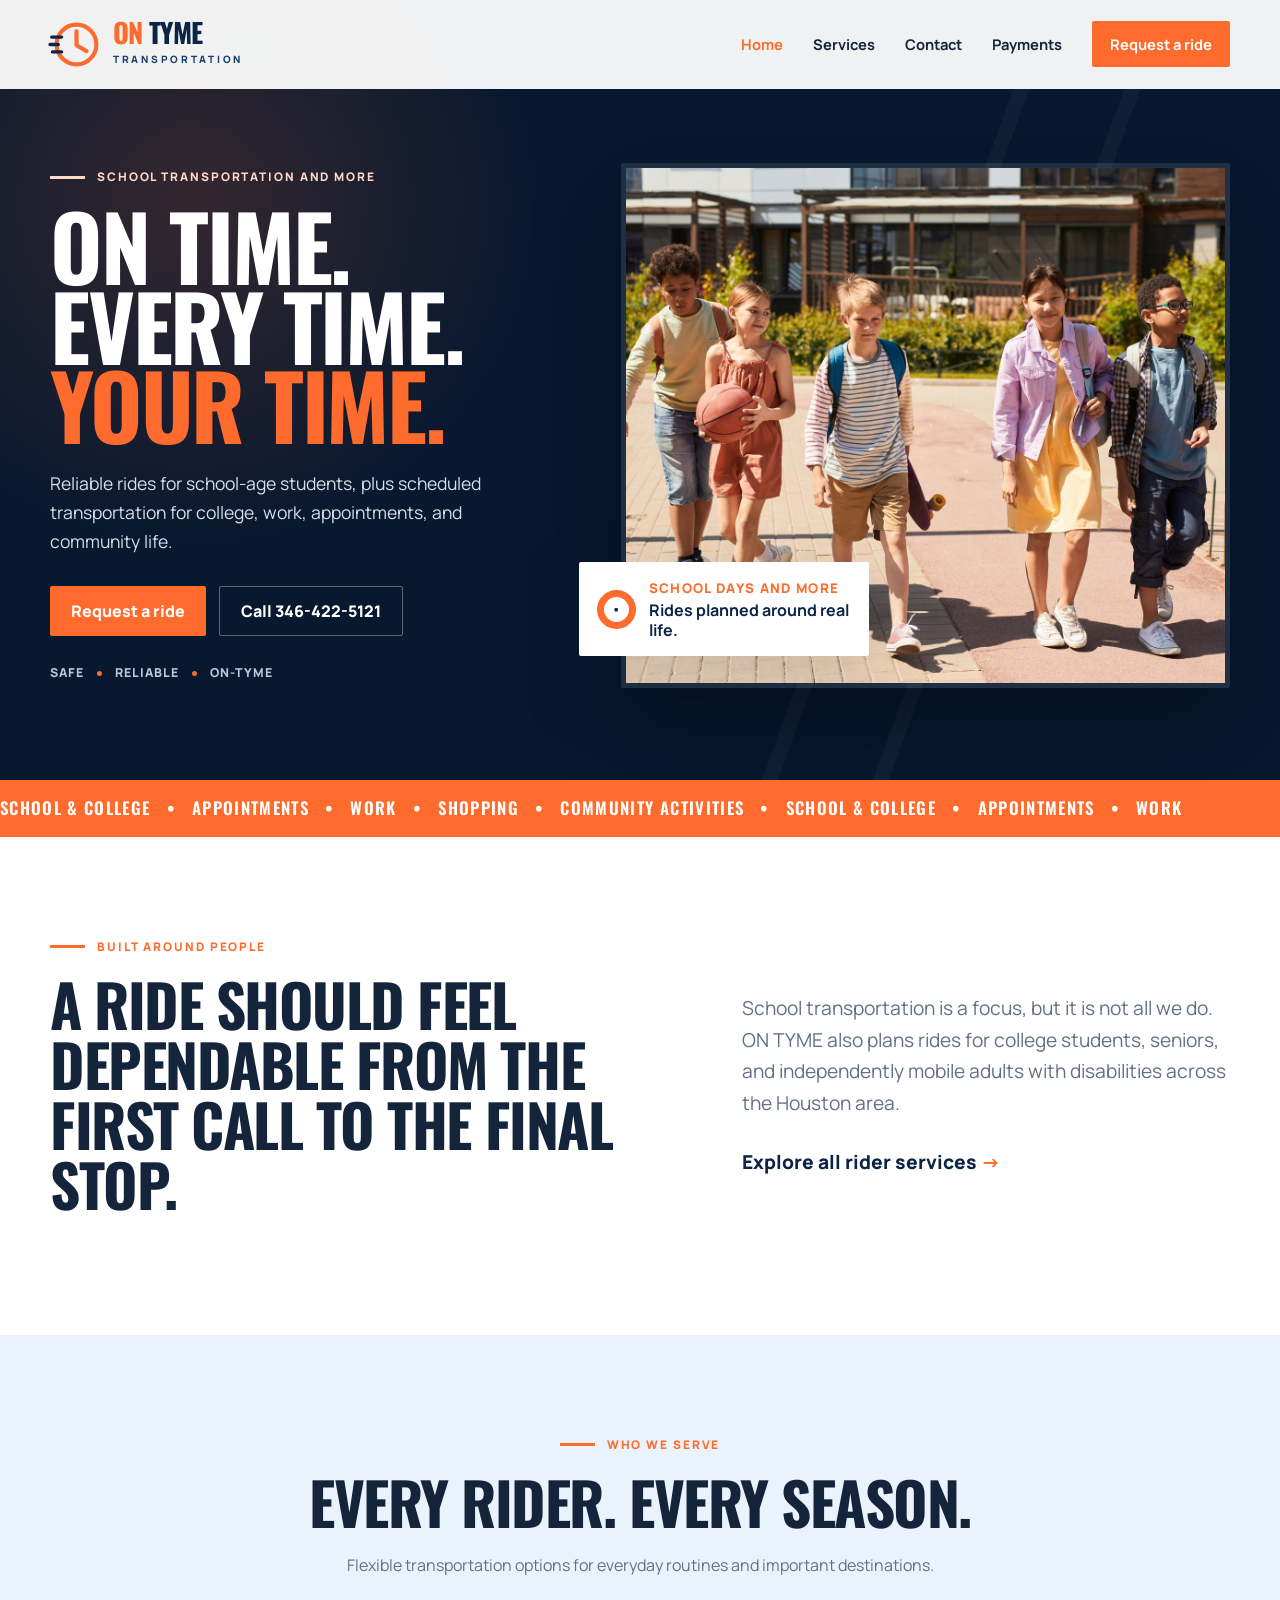
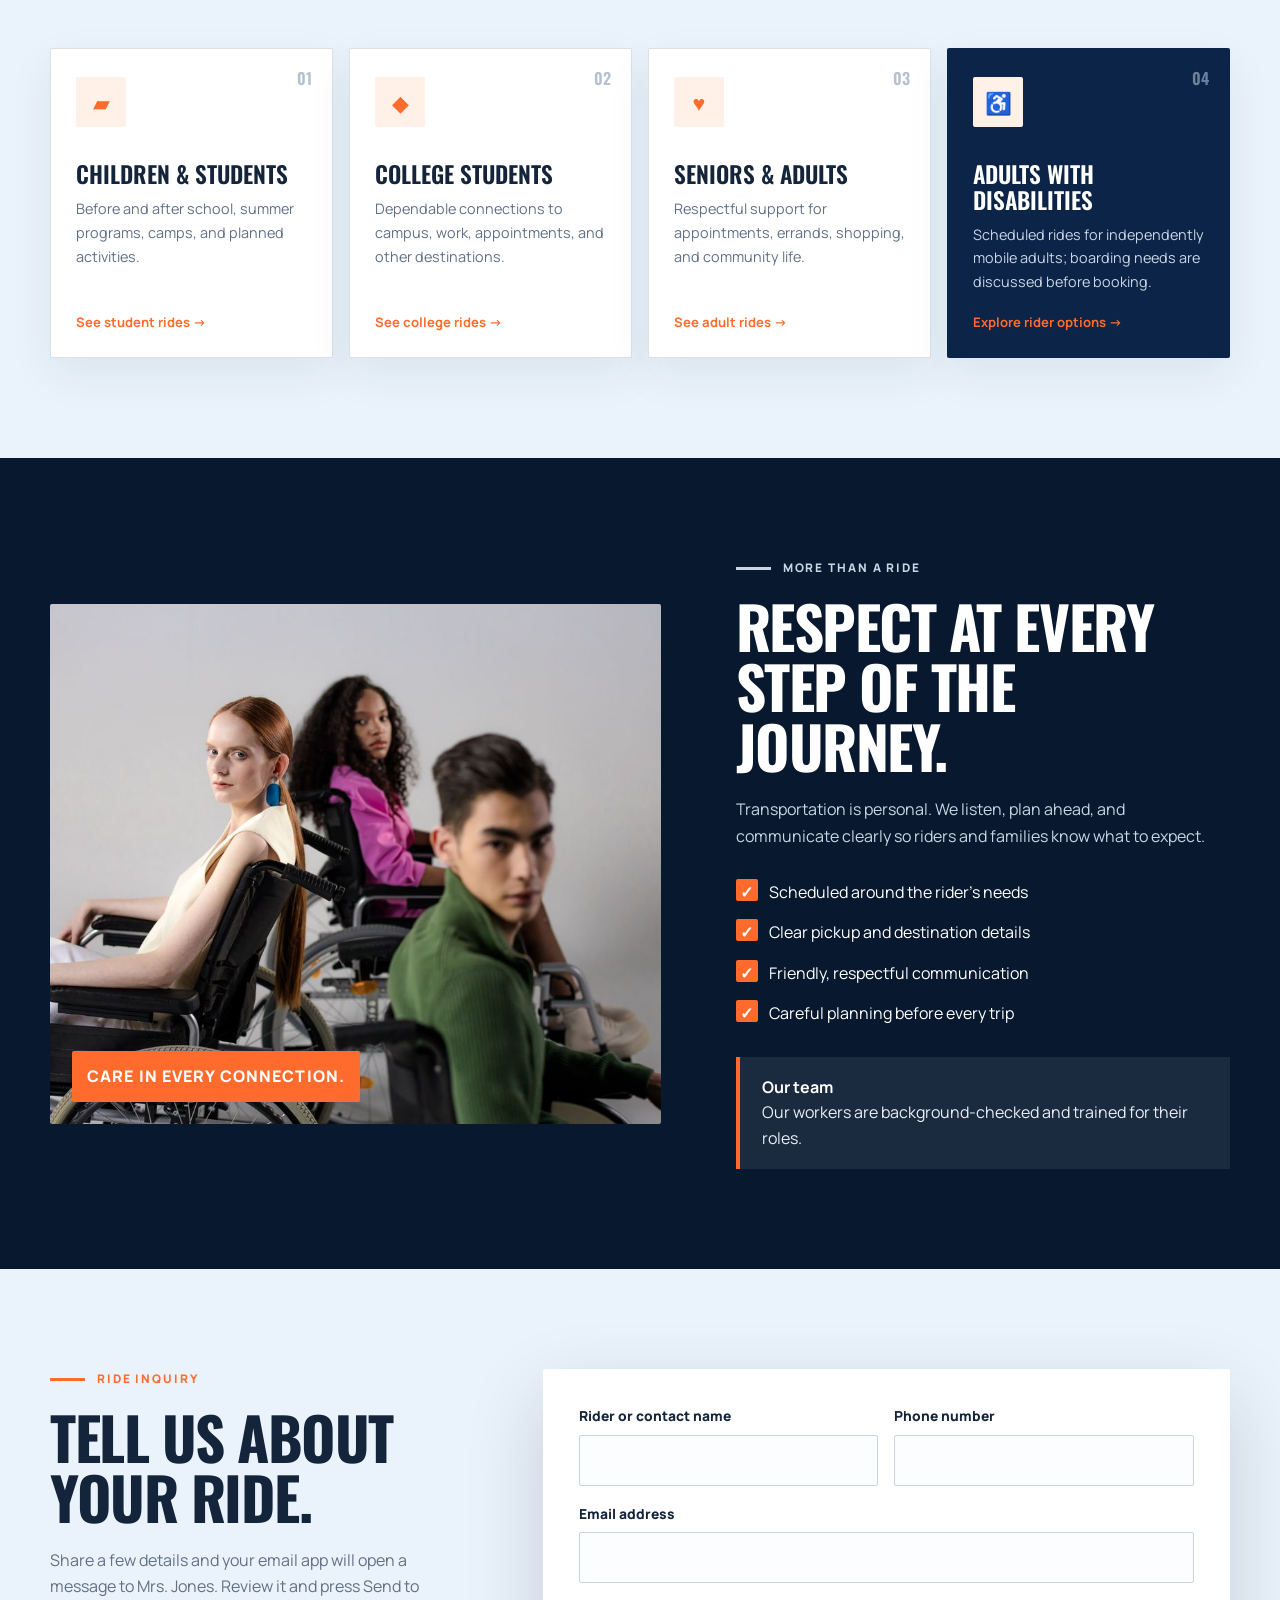
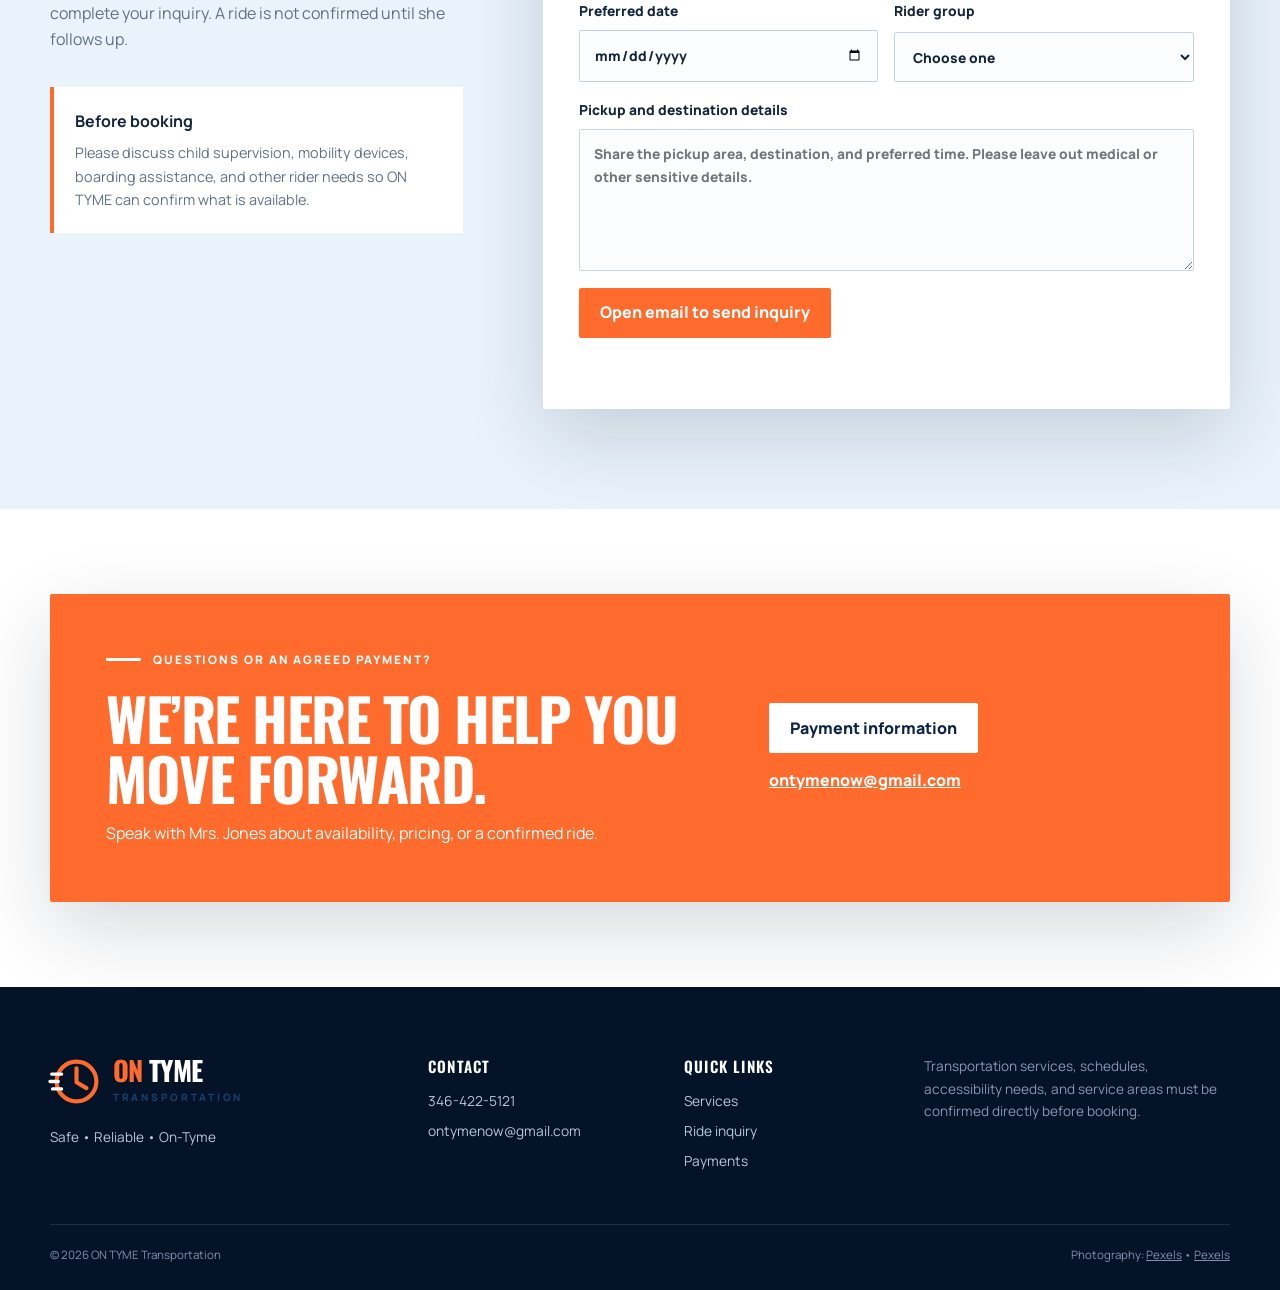
==== index.html @ db836cbd "Add worker screening and training reassurance" ====
<!doctype html>
<html lang="en">
  <head>
    <meta charset="utf-8" />
    <meta name="viewport" content="width=device-width, initial-scale=1" />
    <meta name="description" content="ON TYME Transportation offers scheduled school rides and transportation for college students, seniors, and independently mobile adults with disabilities in the Houston area." />
    <meta name="theme-color" content="#0b2447" />
    <title>ON TYME Transportation | Safe • Reliable • On-Tyme</title>
    <link rel="preconnect" href="https://fonts.googleapis.com" />
    <link rel="preconnect" href="https://fonts.gstatic.com" crossorigin />
    <link href="https://fonts.googleapis.com/css2?family=Manrope:wght@400;500;600;700;800&family=Oswald:wght@500;600;700&display=swap" rel="stylesheet" />
    <link rel="icon" type="image/svg+xml" href="data:image/svg+xml,%3Csvg xmlns='http://www.w3.org/2000/svg' viewBox='0 0 64 64'%3E%3Crect width='64' height='64' rx='15' fill='%230b2447'/%3E%3Ccircle cx='32' cy='32' r='19' fill='none' stroke='%23ff6b2c' stroke-width='5'/%3E%3Cpath d='M32 19v14l10 6' fill='none' stroke='white' stroke-width='5' stroke-linecap='round'/%3E%3C/svg%3E" />
    <link rel="stylesheet" href="assets/styles.css?v=20260921-3" />
    <script src="assets/site.js?v=20260921-2" defer></script>
  </head>
  <body>
    <a class="skip-link" href="#main">Skip to main content</a>
    <header class="site-header" data-header>
      <div class="shell header-inner">
        <a class="brand" href="index.html" aria-label="ON TYME Transportation home">
          <span class="brand-clock" aria-hidden="true"><svg viewBox="0 0 64 64"><circle cx="32" cy="32" r="24"/><path d="M32 16v17l12 7"/><path class="speed-line" d="M2 23h12M0 32h10M3 41h11"/></svg></span>
          <span class="brand-words"><strong><b>ON</b> TYME</strong><small>Transportation</small></span>
        </a>
        <button class="menu-button" type="button" aria-expanded="false" aria-controls="site-nav" data-menu-button><span></span><span></span><span></span><span class="sr-only">Open menu</span></button>
        <nav id="site-nav" class="site-nav" aria-label="Primary" data-menu>
          <a aria-current="page" href="index.html">Home</a>
          <a href="services.html">Services</a>
          <a href="contact.html">Contact</a>
          <a href="payment.html">Payments</a>
          <a class="nav-cta" href="#ride-inquiry">Request a ride</a>
        </nav>
      </div>
    </header>

    <main id="main">
      <section class="hero">
        <div class="road-lines" aria-hidden="true"></div>
        <div class="shell hero-grid">
          <div class="hero-copy reveal">
            <p class="eyebrow">School transportation and more</p>
            <h1>On time.<br />Every time.<br /><em>Your time.</em></h1>
            <p class="hero-lead">Reliable rides for school-age students, plus scheduled transportation for college, work, appointments, and community life.</p>
            <div class="hero-actions">
              <a class="button button-orange" href="#ride-inquiry">Request a ride</a>
              <a class="button button-outline" href="tel:+13464225121">Call 346-422-5121</a>
            </div>
            <div class="trust-row" aria-label="Service qualities"><span>Safe</span><i></i><span>Reliable</span><i></i><span>On-Tyme</span></div>
          </div>
          <div class="hero-visual reveal" style="--delay:.12s">
            <figure class="hero-photo"><img src="assets/images/school-students.jpg?v=20260921" alt="A diverse group of school-age students walking together outdoors" width="1600" height="1067" /></figure>
            <div class="route-card"><span class="route-icon" aria-hidden="true">●</span><div><small>SCHOOL DAYS AND MORE</small><strong>Rides planned around real life.</strong></div></div>
          </div>
        </div>
        <div class="hero-ticker" aria-hidden="true"><div>School &amp; College&nbsp;&nbsp; • &nbsp;&nbsp;Appointments&nbsp;&nbsp; • &nbsp;&nbsp;Work&nbsp;&nbsp; • &nbsp;&nbsp;Shopping&nbsp;&nbsp; • &nbsp;&nbsp;Community Activities&nbsp;&nbsp; • &nbsp;&nbsp;School &amp; College&nbsp;&nbsp; • &nbsp;&nbsp;Appointments&nbsp;&nbsp; • &nbsp;&nbsp;Work</div></div>
      </section>

      <section class="section intro-section">
        <div class="shell intro-grid">
          <div class="section-heading reveal"><p class="eyebrow eyebrow-orange">Built around people</p><h2>A ride should feel dependable from the first call to the final stop.</h2></div>
          <div class="intro-copy reveal" style="--delay:.08s"><p>School transportation is a focus, but it is not all we do. ON TYME also plans rides for college students, seniors, and independently mobile adults with disabilities across the Houston area.</p><a class="text-link" href="services.html">Explore all rider services <span aria-hidden="true">→</span></a></div>
        </div>
      </section>

      <section class="section riders-section">
        <div class="shell">
          <div class="section-heading centered reveal"><p class="eyebrow eyebrow-orange">Who we serve</p><h2>Every rider. Every season.</h2><p>Flexible transportation options for everyday routines and important destinations.</p></div>
          <div class="rider-grid">
            <a class="rider-card reveal" href="services.html#school"><span class="number">01</span><span class="rider-icon" aria-hidden="true">▰</span><h3>Children &amp; students</h3><p>Before and after school, summer programs, camps, and planned activities.</p><strong>See student rides →</strong></a>
            <a class="rider-card reveal" style="--delay:.06s" href="services.html#college"><span class="number">02</span><span class="rider-icon" aria-hidden="true">◆</span><h3>College students</h3><p>Dependable connections to campus, work, appointments, and other destinations.</p><strong>See college rides →</strong></a>
            <a class="rider-card reveal" style="--delay:.12s" href="services.html#senior-disability"><span class="number">03</span><span class="rider-icon" aria-hidden="true">♥</span><h3>Seniors &amp; adults</h3><p>Respectful support for appointments, errands, shopping, and community life.</p><strong>See adult rides →</strong></a>
            <a class="rider-card dark reveal" style="--delay:.18s" href="services.html#senior-disability"><span class="number">04</span><span class="rider-icon" aria-hidden="true">♿</span><h3>Adults with disabilities</h3><p>Scheduled rides for independently mobile adults; boarding needs are discussed before booking.</p><strong>Explore rider options →</strong></a>
          </div>
        </div>
      </section>

      <section class="section feature-section">
        <div class="shell feature-grid">
          <figure class="feature-photo reveal"><img src="assets/images/diverse-wheelchair-group.jpg?v=20260918-2" alt="A racially diverse group of adults who use wheelchairs gathered together" width="1125" height="750" /><figcaption>Care in every connection.</figcaption></figure>
          <div class="feature-copy reveal" style="--delay:.1s"><p class="eyebrow eyebrow-orange">More than a ride</p><h2>Respect at every step of the journey.</h2><p>Transportation is personal. We listen, plan ahead, and communicate clearly so riders and families know what to expect.</p><ul class="check-list"><li>Scheduled around the rider’s needs</li><li>Clear pickup and destination details</li><li>Friendly, respectful communication</li><li>Careful planning before every trip</li></ul><p class="team-assurance"><strong>Our team</strong><br />Our workers are background-checked and trained for their roles.</p></div>
        </div>
      </section>

      <section class="section inquiry-section" id="ride-inquiry">
        <div class="shell inquiry-grid">
          <div class="form-intro reveal">
            <p class="eyebrow eyebrow-orange">Ride inquiry</p>
            <h2>Tell us about your ride.</h2>
            <p>Share a few details and your email app will open a message to Mrs. Jones. Review it and press Send to complete your inquiry. A ride is not confirmed until she follows up.</p>
            <div class="info-callout"><strong>Before booking</strong><p>Please discuss child supervision, mobility devices, boarding assistance, and other rider needs so ON TYME can confirm what is available.</p></div>
          </div>
          <form class="ride-form reveal" style="--delay:.08s" data-ride-form>
            <div class="field-row"><label>Rider or contact name<input name="name" autocomplete="name" required /></label><label>Phone number<input name="phone" type="tel" autocomplete="tel" required /></label></div>
            <label>Email address<input name="email" type="email" autocomplete="email" /></label>
            <div class="field-row"><label>Preferred date<input name="date" type="date" /></label><label>Rider group<select name="group"><option value="">Choose one</option><option>Child / school-age rider</option><option>College student</option><option>Senior</option><option>Individual with a disability</option><option>Other adult rider</option></select></label></div>
            <label>Pickup and destination details<textarea name="details" rows="5" required placeholder="Share the pickup area, destination, and preferred time. Please leave out medical or other sensitive details."></textarea></label>
            <button class="button button-orange" type="submit">Open email to send inquiry</button>
            <p class="form-status" data-form-status aria-live="polite"></p>
          </form>
        </div>
      </section>

      <section class="cta-section">
        <div class="shell cta-card reveal"><div><p class="eyebrow">Questions or an agreed payment?</p><h2>We’re here to help you move forward.</h2><p>Speak with Mrs. Jones about availability, pricing, or a confirmed ride.</p></div><div class="cta-actions"><a class="button button-white" href="payment.html">Payment information</a><a href="mailto:ontymenow@gmail.com">ontymenow@gmail.com</a></div></div>
      </section>
    </main>

    <footer class="site-footer">
      <div class="shell footer-grid">
        <div><a class="brand brand-footer" href="index.html"><span class="brand-clock" aria-hidden="true"><svg viewBox="0 0 64 64"><circle cx="32" cy="32" r="24"/><path d="M32 16v17l12 7"/><path class="speed-line" d="M2 23h12M0 32h10M3 41h11"/></svg></span><span class="brand-words"><strong><b>ON</b> TYME</strong><small>Transportation</small></span></a><p>Safe • Reliable • On-Tyme</p></div>
        <div><h3>Contact</h3><a href="tel:+13464225121">346-422-5121</a><a href="mailto:ontymenow@gmail.com">ontymenow@gmail.com</a></div>
        <div><h3>Quick links</h3><a href="services.html">Services</a><a href="#ride-inquiry">Ride inquiry</a><a href="payment.html">Payments</a></div>
        <p class="footer-note">Transportation services, schedules, accessibility needs, and service areas must be confirmed directly before booking.</p>
      </div>
      <div class="shell footer-bottom"><span>© <span data-year></span> ON TYME Transportation</span><span>Photography: <a href="https://www.pexels.com/photo/young-girls-bnd-boys-walking-together-8457625/">Pexels</a> • <a href="https://www.pexels.com/photo/people-sitting-on-wheelchairs-8543051/">Pexels</a></span></div>
    </footer>
  </body>
</html>
---- assets/styles.css ----
:root{--navy:#0b2447;--navy-2:#07182f;--blue:#17406f;--orange:#ff6b2c;--orange-soft:#fff0e8;--sky:#eaf3fb;--ink:#14243a;--muted:#617086;--white:#fff;--line:rgba(11,36,71,.14);--shadow:0 28px 80px rgba(7,24,47,.16);--shell:min(1180px,calc(100% - 42px))}
*{box-sizing:border-box}html{scroll-behavior:smooth}body{margin:0;background:var(--white);color:var(--ink);font:400 1rem/1.65 "Manrope",sans-serif}img{display:block;max-width:100%}a{color:inherit}button,input,textarea,select{font:inherit}.shell{width:var(--shell);margin-inline:auto}.skip-link{position:fixed;z-index:1000;top:8px;left:8px;padding:10px 14px;background:white;color:var(--navy);transform:translateY(-150%)}.skip-link:focus{transform:none}.sr-only{position:absolute;width:1px;height:1px;padding:0;margin:-1px;overflow:hidden;clip:rect(0,0,0,0);white-space:nowrap;border:0}
.site-header{position:fixed;z-index:100;inset:0 0 auto;background:rgba(255,255,255,.94);backdrop-filter:blur(16px);border-bottom:1px solid transparent;transition:.25s}.site-header.scrolled{box-shadow:0 10px 35px rgba(7,24,47,.1);border-color:var(--line)}.header-inner{height:88px;display:flex;align-items:center;justify-content:space-between;gap:28px}.brand{display:inline-flex;align-items:center;gap:10px;text-decoration:none}.brand-clock{display:grid;place-items:center;width:53px;height:53px}.brand-clock svg{width:100%;height:100%;overflow:visible;fill:none;stroke:var(--orange);stroke-width:5;stroke-linecap:round;stroke-linejoin:round}.brand-clock .speed-line{stroke:var(--navy);stroke-width:4}.brand-words strong{display:block;font:700 1.7rem/.9 "Oswald",sans-serif;letter-spacing:-.025em;color:var(--navy)}.brand-words b{color:var(--orange)}.brand-words small{display:block;margin-top:6px;font-size:.63rem;font-weight:800;letter-spacing:.27em;text-transform:uppercase;color:var(--blue)}.site-nav{display:flex;align-items:center;gap:30px}.site-nav a{text-decoration:none;font-weight:700;font-size:.92rem}.site-nav a:not(.nav-cta):hover,.site-nav a[aria-current="page"]{color:var(--orange)}.site-nav .nav-cta{padding:11px 18px;border-radius:8px;background:var(--orange);color:var(--white)}.site-nav .nav-cta:hover{background:#e85318}.menu-button{display:none;border:0;background:none;padding:9px}.menu-button>span:not(.sr-only){display:block;width:25px;height:2px;margin:5px;background:var(--navy)}
.hero,.page-hero{position:relative;overflow:hidden;padding-top:88px;background:var(--navy-2);color:var(--white)}.road-lines{position:absolute;inset:0;background:radial-gradient(circle at 15% 24%,rgba(255,107,44,.18),transparent 28%),linear-gradient(110deg,transparent 0 66%,rgba(255,255,255,.035) 66% 67%,transparent 67% 73%,rgba(255,255,255,.035) 73% 74%,transparent 74%)}.hero-grid{position:relative;display:grid;grid-template-columns:.9fr 1.1fr;align-items:center;gap:72px;min-height:680px;padding-block:75px 92px}.eyebrow{display:flex;align-items:center;gap:12px;margin:0 0 18px;font-size:.74rem;font-weight:800;letter-spacing:.16em;text-transform:uppercase;color:#ffd8c8}.eyebrow::before{content:"";width:35px;height:3px;background:currentColor}.eyebrow-orange{color:var(--orange)}h1,h2,h3,p{margin-top:0}h1,h2{font-family:"Oswald",sans-serif;text-transform:uppercase;letter-spacing:-.025em}h1{margin-bottom:25px;font-size:clamp(3.6rem,7vw,6.7rem);line-height:.89}h1 em{font-style:normal;color:var(--orange)}h2{margin-bottom:20px;font-size:clamp(2.3rem,4.6vw,4rem);line-height:1.02}.hero-lead{max-width:590px;margin-bottom:30px;font-size:1.1rem;color:#d5dfed}.hero-actions{display:flex;flex-wrap:wrap;gap:13px}.button{display:inline-flex;align-items:center;justify-content:center;min-height:50px;padding:0 21px;border:0;border-radius:8px;text-decoration:none;font-weight:800;cursor:pointer;transition:transform .2s,background .2s}.button:hover{transform:translateY(-2px)}.button-orange{background:var(--orange);color:white}.button-orange:hover{background:#e85318}.button-outline{border:1px solid rgba(255,255,255,.34);color:white}.button-outline:hover{background:rgba(255,255,255,.08)}.button-white{background:white;color:var(--navy)}.button-navy{background:var(--navy);color:white}.button-navy:hover{background:var(--blue)}.trust-row{display:flex;align-items:center;gap:13px;margin-top:27px;font-weight:800;text-transform:uppercase;letter-spacing:.08em;font-size:.77rem;color:#b9c8dc}.trust-row i{width:5px;height:5px;border-radius:50%;background:var(--orange)}.hero-visual{position:relative}.hero-photo{margin:0;border-radius:18px 130px 18px 18px;overflow:hidden;border:5px solid rgba(255,255,255,.1);box-shadow:0 35px 90px rgba(0,0,0,.32)}.hero-photo img{width:100%;height:515px;object-fit:cover}.route-card{position:absolute;left:-42px;bottom:32px;max-width:290px;display:flex;align-items:center;gap:13px;padding:16px 18px;border-radius:12px;background:white;color:var(--navy);box-shadow:var(--shadow)}.route-icon{display:grid;place-items:center;flex:0 0 39px;height:39px;border:7px solid var(--orange);border-radius:50%;color:var(--navy);font-size:.55rem}.route-card small{display:block;color:var(--orange);font-weight:800;letter-spacing:.1em}.route-card strong{display:block;line-height:1.25}.hero-ticker{position:relative;overflow:hidden;background:var(--orange);color:white;font:600 1.05rem/1 "Oswald",sans-serif;text-transform:uppercase;letter-spacing:.08em}.hero-ticker div{width:max-content;padding:20px 0;animation:ticker 28s linear infinite}
.section{padding:100px 0}.intro-section{background:white}.intro-grid{display:grid;grid-template-columns:1.1fr .9fr;gap:95px;align-items:center}.intro-copy{font-size:1.2rem;color:var(--muted)}.text-link{display:inline-block;margin-top:8px;color:var(--navy);font-weight:800;text-decoration:none}.text-link span{color:var(--orange)}.section-heading>p:not(.eyebrow){max-width:640px;color:var(--muted)}.centered{text-align:center;display:grid;justify-items:center;margin-bottom:54px}.riders-section{background:var(--sky)}.rider-grid{display:grid;grid-template-columns:repeat(4,1fr);gap:16px}.rider-card{position:relative;min-height:310px;padding:28px 25px;border:1px solid var(--line);border-radius:18px;background:white;text-decoration:none;box-shadow:0 16px 45px rgba(11,36,71,.07);transition:.25s}.rider-card:hover{transform:translateY(-6px);box-shadow:var(--shadow)}.rider-card .number{position:absolute;right:20px;top:17px;color:#b5c1d0;font:600 1rem "Oswald",sans-serif}.rider-icon{display:grid;place-items:center;width:50px;height:50px;border-radius:12px;background:var(--orange-soft);color:var(--orange);font-size:1.35rem}.rider-card h3{margin:34px 0 10px;font:600 1.45rem/1.1 "Oswald",sans-serif;text-transform:uppercase}.rider-card p{color:var(--muted);font-size:.9rem}.rider-card strong{position:absolute;left:25px;bottom:24px;color:var(--orange);font-size:.82rem}.rider-card.dark{background:var(--navy);color:white}.rider-card.dark p{color:#cbd6e6}.rider-card.dark .number{color:#6e829e}.feature-section{background:var(--navy-2);color:white}.feature-grid{display:grid;grid-template-columns:1.05fr .85fr;gap:75px;align-items:center}.feature-photo{position:relative;margin:0;border-radius:16px 110px 16px 16px;overflow:hidden}.feature-photo img{width:100%;height:520px;object-fit:cover}.feature-photo figcaption{position:absolute;left:22px;bottom:22px;padding:12px 15px;background:var(--orange);font-weight:800;text-transform:uppercase;letter-spacing:.07em}.feature-copy>p{color:#c9d5e4}.check-list{list-style:none;padding:0;margin:30px 0}.check-list li{position:relative;margin:14px 0;padding-left:33px}.check-list li::before{content:"✓";position:absolute;left:0;top:0;display:grid;place-items:center;width:22px;height:22px;border-radius:6px;background:var(--orange);color:white;font-weight:900}.cta-section{padding:85px 0;background:white}.cta-card{display:grid;grid-template-columns:1.2fr .8fr;gap:55px;align-items:center;padding:56px;border-radius:20px;background:var(--orange);color:white;box-shadow:var(--shadow)}.cta-card h2{margin-bottom:12px}.cta-card p:not(.eyebrow){margin-bottom:0}.cta-card .eyebrow{color:white}.cta-actions{display:grid;gap:14px;justify-items:start}.cta-actions>a:not(.button){color:white;font-weight:800}
.page-hero{padding-block:165px 90px}.page-hero-grid{position:relative;display:grid;grid-template-columns:1.2fr .8fr;gap:70px;align-items:end}.page-hero h1{font-size:clamp(3.5rem,7vw,6rem)}.page-hero p:not(.eyebrow){max-width:650px;color:#d1dcea;font-size:1.08rem}.page-stat{justify-self:end;display:flex;align-items:center;gap:16px;padding:25px;border:1px solid rgba(255,255,255,.16);border-radius:16px}.page-stat strong{color:var(--orange);font:700 5rem/.8 "Oswald",sans-serif}.page-stat span{font-weight:700;line-height:1.35}.service-jump{position:sticky;z-index:40;top:88px;display:flex;justify-content:center;gap:8px;padding:12px;margin-top:-25px;border-radius:14px;background:white;box-shadow:0 16px 45px rgba(7,24,47,.13)}.service-jump a{padding:10px 15px;border-radius:8px;text-decoration:none;font-weight:800;font-size:.82rem}.service-jump a:hover{background:var(--orange-soft);color:var(--orange)}.service-band{padding:105px 0;background:white;scroll-margin-top:155px}.service-band.alternate{background:var(--sky)}.split-service{display:grid;grid-template-columns:1fr 1fr;gap:80px;align-items:center}.service-content>p:not(.eyebrow){color:var(--muted);font-size:1.05rem}.service-points{padding:0;list-style:none;margin:28px 0}.service-points li{position:relative;padding:11px 0 11px 31px;border-bottom:1px solid var(--line);font-weight:700}.service-points li::before{content:"";position:absolute;left:2px;top:19px;width:12px;height:12px;border-radius:3px;background:var(--orange);transform:rotate(45deg)}.service-photo{position:relative;margin:0;border-radius:18px 100px 18px 18px;overflow:hidden;box-shadow:var(--shadow)}.alternate .service-photo{border-radius:100px 18px 18px 18px}.service-photo img{width:100%;height:500px;object-fit:cover}.service-photo span{position:absolute;left:20px;right:20px;bottom:20px;padding:14px 16px;border-radius:8px;background:rgba(7,24,47,.9);color:white;font-weight:800}.destination-section{padding:100px 0;background:var(--navy-2);color:white;scroll-margin-top:150px}.destination-grid{display:flex;flex-wrap:wrap;justify-content:center;gap:10px}.destination-grid span{padding:13px 17px;border:1px solid rgba(255,255,255,.2);border-radius:999px;background:rgba(255,255,255,.06);font-weight:700}.destination-note{text-align:center;margin:38px 0 0;color:#c6d2e2}.destination-note a{color:#ffb18f;font-weight:800}.mini-cta{padding:65px 0;background:var(--sky)}.mini-cta>.shell{display:flex;align-items:center;justify-content:space-between;gap:35px}.mini-cta h2{margin-bottom:0}.mini-cta .eyebrow{color:var(--orange)}
.contact-hero .page-hero-grid{align-items:center}.contact-direct{display:grid;gap:12px}.contact-direct a{display:block;padding:17px 20px;border:1px solid rgba(255,255,255,.18);border-radius:12px;background:rgba(255,255,255,.06);text-decoration:none}.contact-direct a:hover{background:rgba(255,255,255,.11)}.contact-direct small{display:block;color:#ffaf8d;text-transform:uppercase;font-weight:800;letter-spacing:.12em}.contact-direct strong{font-size:1.08rem}.inquiry-section{background:var(--sky);scroll-margin-top:80px}.inquiry-grid{display:grid;grid-template-columns:.75fr 1.25fr;gap:80px;align-items:start}.form-intro{position:sticky;top:125px}.form-intro>p:not(.eyebrow){color:var(--muted)}.info-callout{margin-top:35px;padding:21px;border-left:4px solid var(--orange);background:white}.info-callout p{margin:6px 0 0;color:var(--muted);font-size:.9rem}.ride-form{display:grid;gap:17px;padding:36px;border-radius:18px;background:white;box-shadow:var(--shadow)}.field-row{display:grid;grid-template-columns:1fr 1fr;gap:16px}.ride-form label{display:grid;gap:7px;font-weight:800;font-size:.86rem}.ride-form input,.ride-form textarea,.ride-form select{width:100%;padding:13px 14px;border:1px solid #c9d4e2;border-radius:8px;background:#fbfdff;color:var(--ink)}.ride-form input:focus,.ride-form textarea:focus,.ride-form select:focus{outline:3px solid rgba(255,107,44,.2);border-color:var(--orange)}.ride-form textarea{resize:vertical}.ride-form .button{justify-self:start}.form-status{min-height:1.4em;margin:0;color:var(--muted);font-size:.83rem}.payment-section{padding:100px 0;background:white;scroll-margin-top:80px}.payment-grid{display:grid;grid-template-columns:1fr 1fr;gap:70px;align-items:center}.payment-card{padding:45px;border-radius:18px;background:var(--orange-soft)}.lock{display:grid;place-items:center;width:52px;height:52px;margin-bottom:28px;border-radius:12px;background:var(--orange);color:white}.payment-card>p:not(.eyebrow){color:var(--muted)}.payment-photo{position:relative;margin:0;border-radius:100px 18px 18px 18px;overflow:hidden}.payment-photo img{height:480px;width:100%;object-fit:cover}.payment-photo figcaption{position:absolute;right:18px;bottom:18px;padding:12px 15px;border-radius:8px;background:var(--navy);color:white;font-weight:800}.contact-strip{padding:28px 0;background:var(--orange);color:white}.contact-strip>.shell{display:flex;align-items:center;gap:35px}.contact-strip div{margin-right:auto}.contact-strip small{display:block;text-transform:uppercase;font-weight:800;letter-spacing:.1em}.contact-strip strong{font:600 1.6rem "Oswald",sans-serif;text-transform:uppercase}.contact-strip a{font-weight:800}
.site-footer{padding:68px 0 26px;background:#051328;color:#b9c7da}.footer-grid{display:grid;grid-template-columns:1.1fr .7fr .65fr 1fr;gap:42px;align-items:start}.brand-footer{margin-bottom:18px}.brand-footer .brand-words strong{color:white}.brand-footer .brand-clock .speed-line{stroke:white}.footer-grid h3{margin:0 0 13px;color:white;font:600 .95rem "Oswald",sans-serif;text-transform:uppercase;letter-spacing:.08em}.footer-grid>div>a:not(.brand){display:block;margin:7px 0;text-decoration:none;font-size:.86rem}.footer-grid p{font-size:.85rem}.footer-note{color:#8698b2}.footer-bottom{display:flex;justify-content:space-between;gap:20px;margin-top:45px;padding-top:20px;border-top:1px solid rgba(255,255,255,.11);font-size:.72rem;color:#7f91ab}.footer-bottom a{color:inherit}.reveal{opacity:0;transform:translateY(25px);transition:opacity .7s ease var(--delay,0s),transform .7s ease var(--delay,0s)}.reveal.is-visible{opacity:1;transform:none}
@keyframes ticker{to{transform:translateX(-50%)}}@media (max-width:1000px){.hero-grid,.intro-grid,.feature-grid,.cta-card,.split-service,.inquiry-grid,.payment-grid{grid-template-columns:1fr}.hero-copy{padding-top:25px}.hero-visual{max-width:760px}.rider-grid{grid-template-columns:1fr 1fr}.page-hero-grid{grid-template-columns:1fr}.page-stat{justify-self:start}.form-intro{position:static}.footer-grid{grid-template-columns:1fr 1fr}.footer-note{grid-column:1/-1}}
@media (max-width:760px){:root{--shell:min(100% - 28px,1180px)}.header-inner{height:74px}.brand-clock{width:45px;height:45px}.brand-words strong{font-size:1.45rem}.menu-button{display:block}.site-nav{position:absolute;left:0;right:0;top:74px;display:none;flex-direction:column;align-items:stretch;gap:0;padding:14px;background:white;border-bottom:1px solid var(--line);box-shadow:0 20px 35px rgba(7,24,47,.13)}.site-nav.open{display:flex}.site-nav a{padding:14px 12px}.site-nav .nav-cta{text-align:center;margin-top:5px}.hero{padding-top:74px}.hero-grid{min-height:auto;padding-block:58px}.hero-photo{border-radius:15px 80px 15px 15px}.hero-photo img{height:390px}.route-card{left:10px;right:10px;bottom:14px;max-width:none}.section{padding:72px 0}.rider-grid{grid-template-columns:1fr}.feature-photo img{height:410px}.cta-card{padding:34px 24px}.page-hero{padding-block:130px 70px}.page-stat{display:none}.service-jump{top:74px;justify-content:flex-start;overflow-x:auto}.service-jump a{white-space:nowrap}.service-band{padding:75px 0}.split-service{gap:42px}.alternate .service-photo{order:2}.service-photo img{height:390px}.mini-cta>.shell,.contact-strip>.shell{align-items:flex-start;flex-direction:column}.field-row{grid-template-columns:1fr}.ride-form{padding:25px 20px}.payment-card{padding:32px 24px}.payment-photo img{height:380px}.footer-grid{grid-template-columns:1fr}.footer-note{grid-column:auto}.footer-bottom{flex-direction:column}.contact-strip div{margin-right:0}}

/* Sharp-edge visual refresh */
.site-nav .nav-cta,.button,.hero-photo,.route-card,.rider-card,.rider-icon,.feature-photo,.feature-photo figcaption,.check-list li::before,.cta-card,.page-stat,.service-jump,.service-jump a,.service-photo,.service-photo span,.destination-grid span,.contact-direct a,.ride-form,.ride-form input,.ride-form textarea,.ride-form select,.payment-card,.lock,.payment-photo,.payment-photo figcaption{border-radius:2px}
.alternate .service-photo{border-radius:2px}
@media (max-width:760px){.hero-photo,.service-photo,.alternate .service-photo,.payment-photo{border-radius:2px}}

/* Dedicated payment pages */
.payment-page-hero .page-hero-grid{align-items:center}
.payment-hero-note{display:grid;grid-template-columns:42px 1fr;gap:15px 18px;align-items:center;justify-self:end;min-width:300px;padding:29px;border:1px solid rgba(255,255,255,.22);background:rgba(255,255,255,.06)}
.payment-hero-note span{display:grid;place-items:center;width:42px;height:42px;background:var(--orange);font:700 1rem "Oswald",sans-serif}
.payment-hero-note strong{font-size:1rem}
.pay-methods{background:var(--sky)}
.pay-grid{display:grid;grid-template-columns:repeat(2,minmax(0,1fr));gap:22px}
.pay-method{display:flex;flex-direction:column;align-items:flex-start;min-height:420px;padding:40px;background:white;border:1px solid var(--line);box-shadow:0 16px 42px rgba(7,24,47,.07)}
.pay-method-number{margin-bottom:25px;color:var(--orange);font-size:.76rem;font-weight:800;letter-spacing:.13em}
.pay-method h3{margin-bottom:14px;font:600 2rem/1.1 "Oswald",sans-serif;text-transform:uppercase;color:var(--navy)}
.pay-method>p{max-width:38ch;color:var(--muted)}
.pay-detail{width:100%;margin:auto 0 22px;padding:17px 0;border-top:1px solid var(--line);border-bottom:1px solid var(--line)}
.pay-detail small{display:block;color:var(--muted);font-weight:800;text-transform:uppercase;letter-spacing:.1em}
.pay-detail strong{display:block;margin-top:4px;color:var(--navy);font-size:clamp(1.15rem,2vw,1.5rem);overflow-wrap:anywhere}
.copy-status{min-height:1.2em;margin:10px 0 0!important;font-size:.82rem}
.pay-safety{margin-top:25px;padding:25px 30px;border-left:5px solid var(--orange);background:white}
.pay-safety strong{display:block;margin-bottom:6px;font:600 1.3rem "Oswald",sans-serif;text-transform:uppercase;color:var(--navy)}
.pay-safety p{margin:0;color:var(--muted)}
.pay-safety a{color:var(--navy);font-weight:800}
@media (max-width:1000px){.payment-hero-note{justify-self:start}.pay-grid{grid-template-columns:1fr}}
@media (max-width:760px){.payment-hero-note{width:100%;min-width:0}.pay-method{min-height:0;padding:28px 22px}.pay-detail{margin-top:12px}.pay-safety{padding:22px}}
@media (prefers-reduced-motion:reduce){html{scroll-behavior:auto}.hero-ticker div{animation:none}.reveal{opacity:1;transform:none;transition:none}.button,.rider-card{transition:none}}

/* Team reassurance, based on the owner's stated screening and training practices. */
.feature-copy .team-assurance{margin:26px 0 0;padding:18px 22px;border-left:4px solid var(--orange);background:rgba(255,255,255,.08);color:#e8eef7;line-height:1.6}
.team-assurance strong{color:#fff}
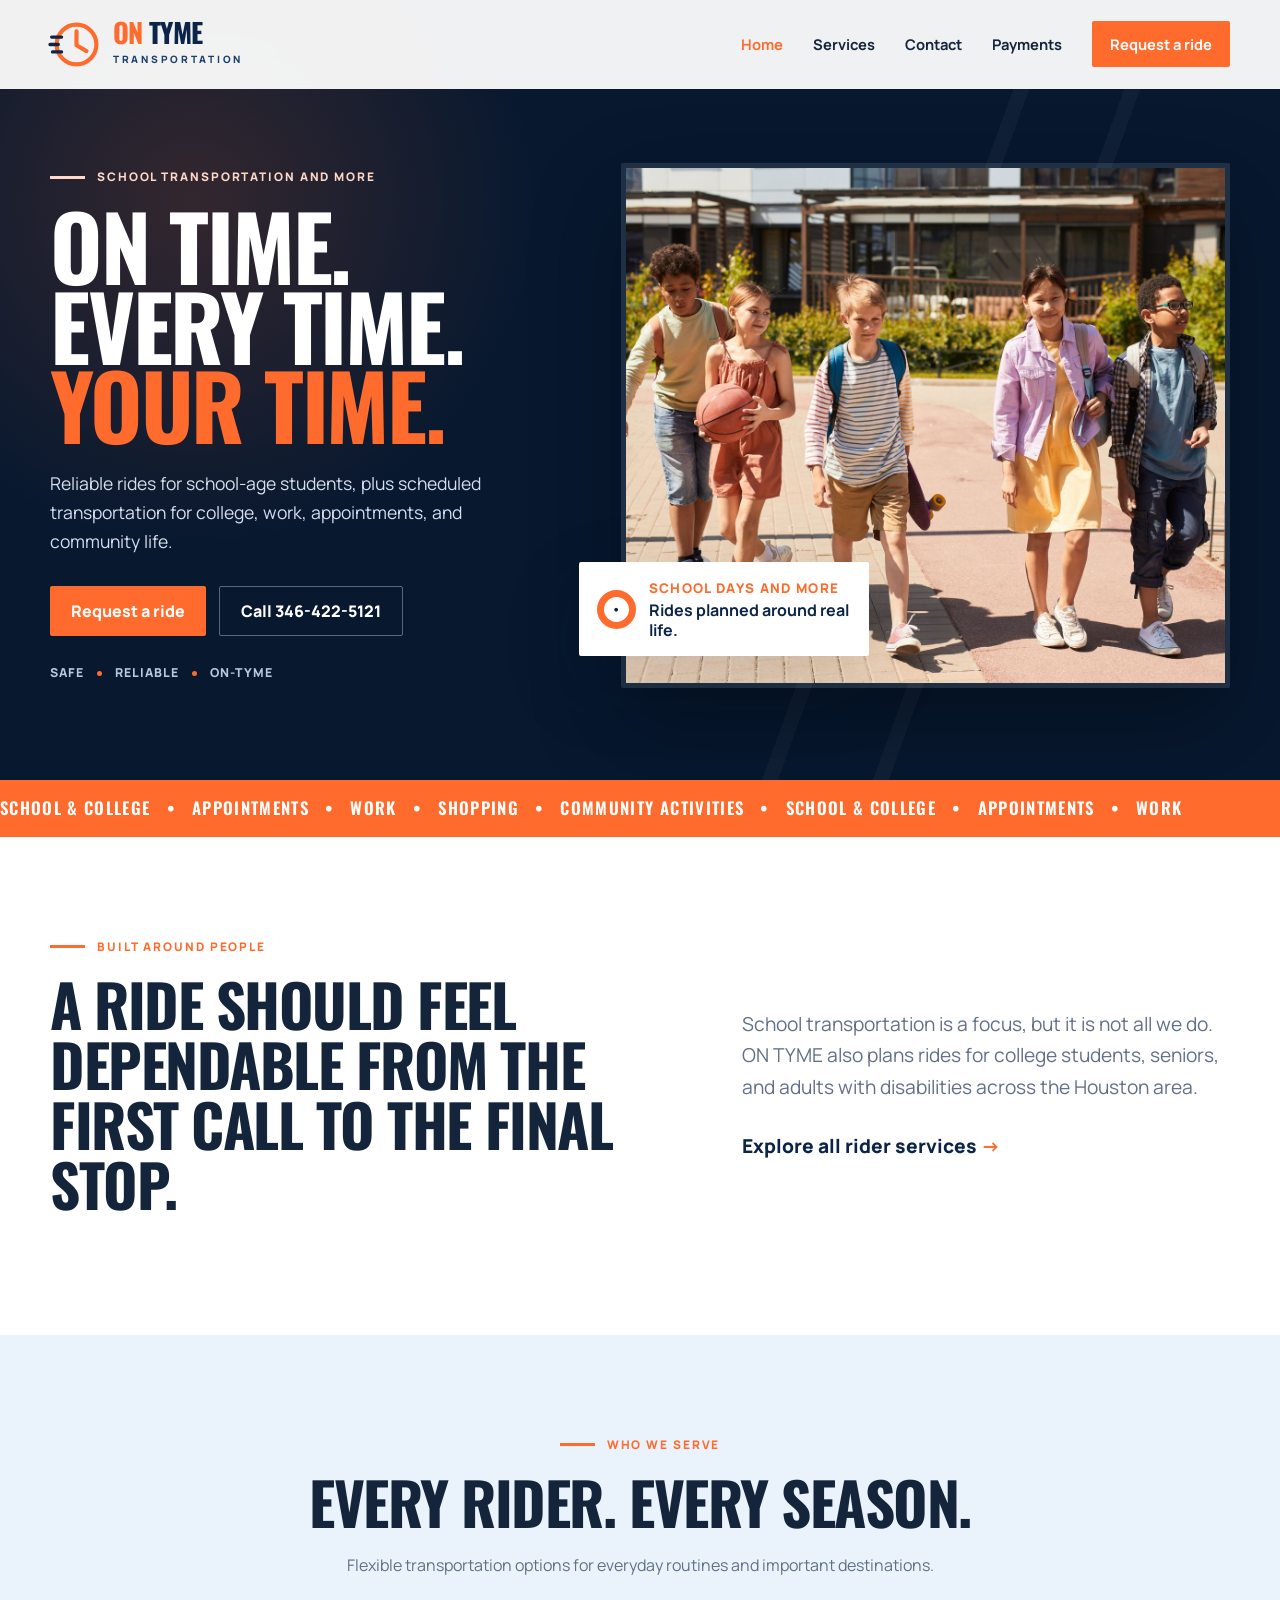
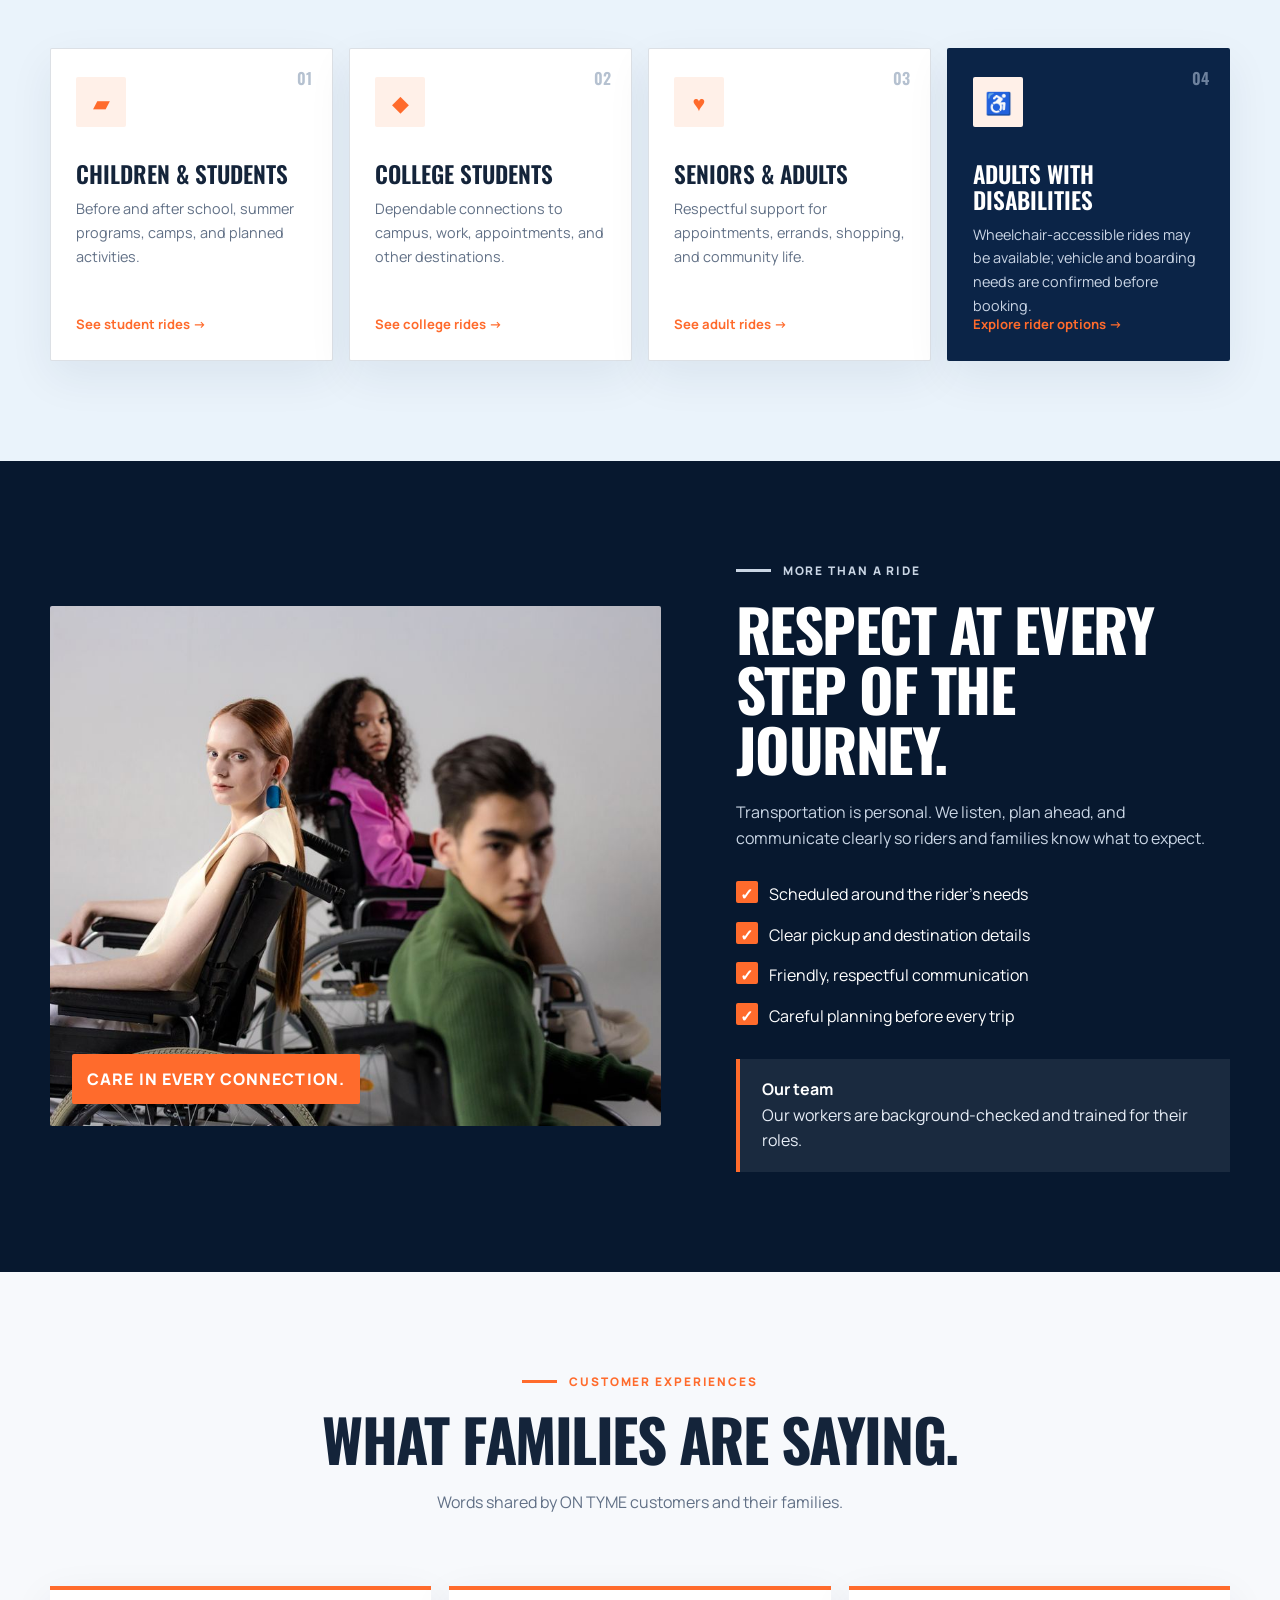
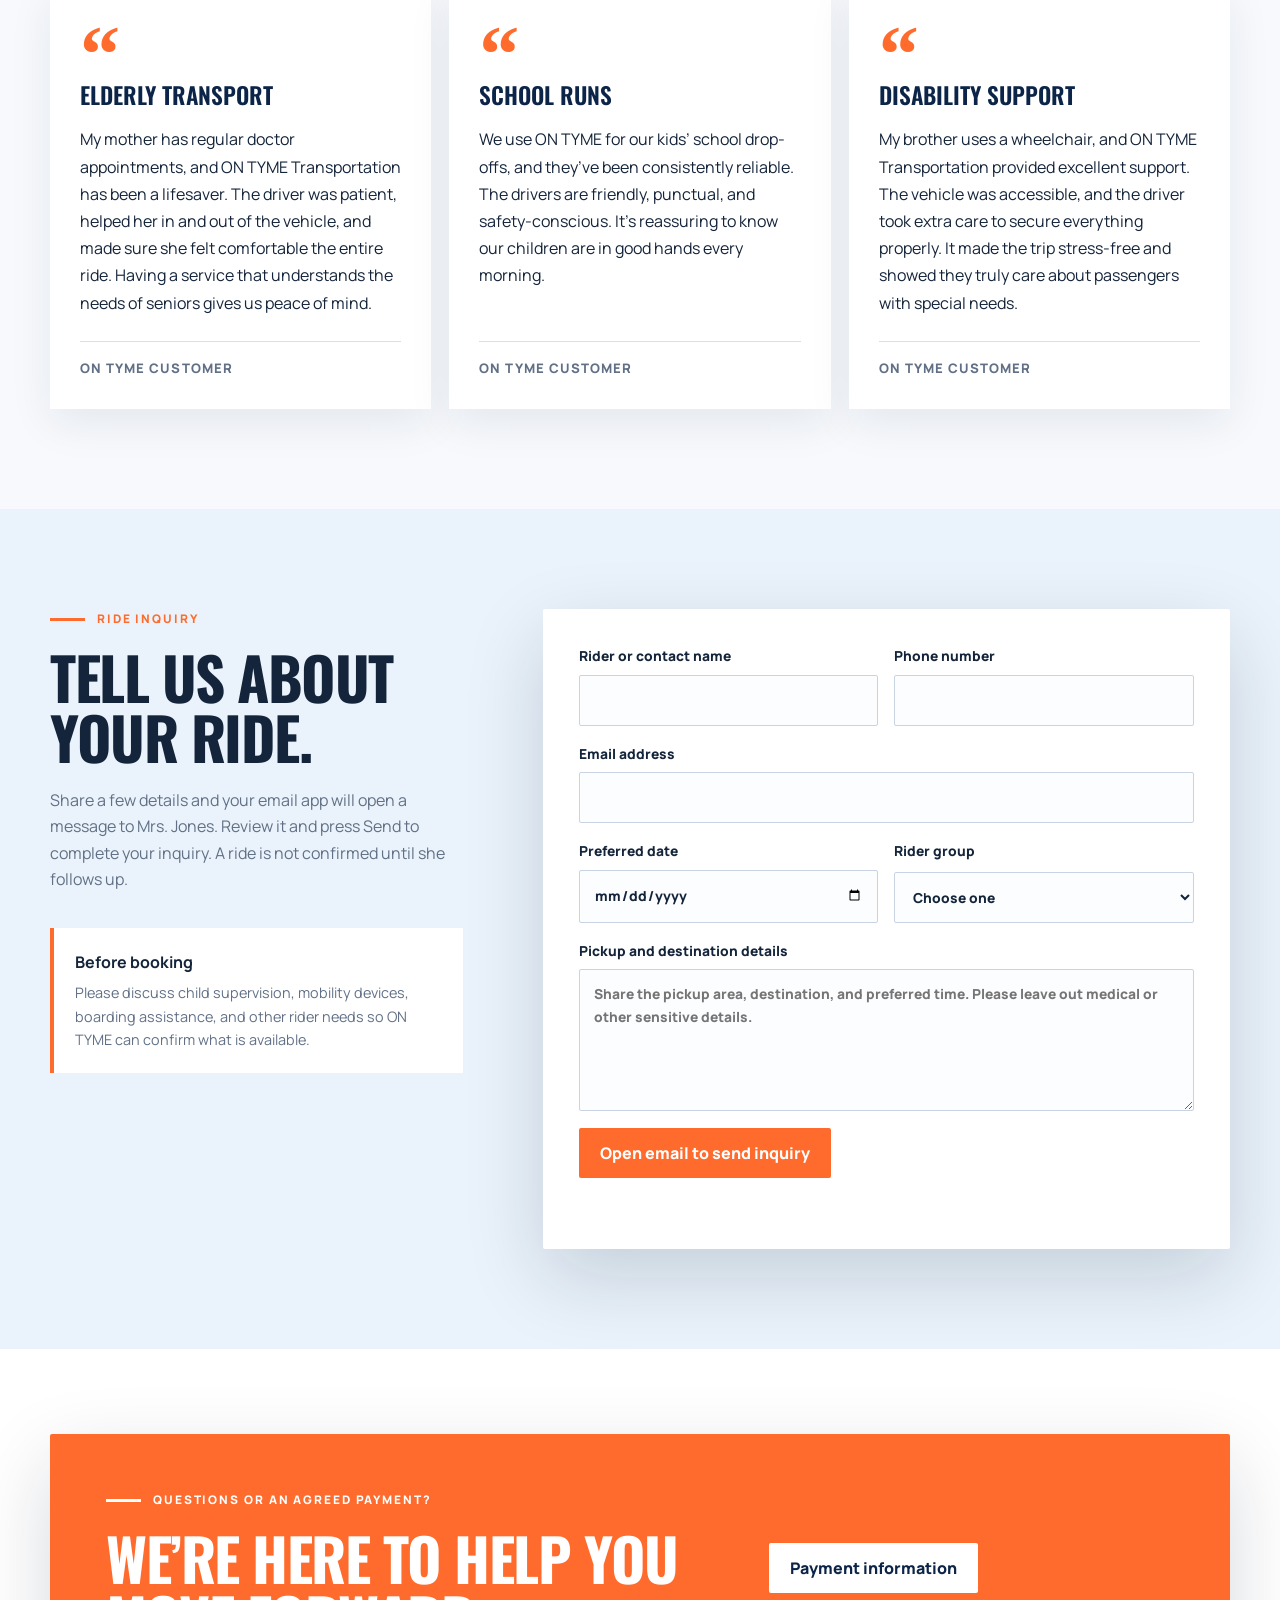
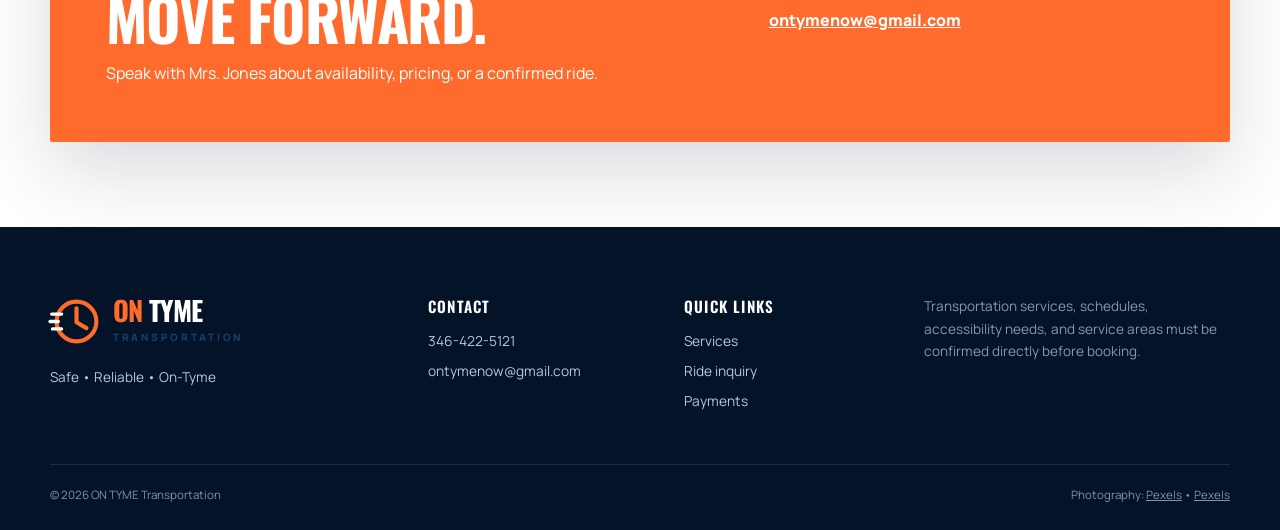
==== commit 1019115a: "Add approved customer reviews and align service details" ====
--- a/index.html
+++ b/index.html
@@ -3,14 +3,14 @@
   <head>
     <meta charset="utf-8" />
     <meta name="viewport" content="width=device-width, initial-scale=1" />
-    <meta name="description" content="ON TYME Transportation offers scheduled school rides and transportation for college students, seniors, and independently mobile adults with disabilities in the Houston area." />
+    <meta name="description" content="ON TYME Transportation offers scheduled school rides and transportation for college students, seniors, and adults with disabilities in the Houston area." />
     <meta name="theme-color" content="#0b2447" />
     <title>ON TYME Transportation | Safe • Reliable • On-Tyme</title>
     <link rel="preconnect" href="https://fonts.googleapis.com" />
     <link rel="preconnect" href="https://fonts.gstatic.com" crossorigin />
     <link href="https://fonts.googleapis.com/css2?family=Manrope:wght@400;500;600;700;800&family=Oswald:wght@500;600;700&display=swap" rel="stylesheet" />
     <link rel="icon" type="image/svg+xml" href="data:image/svg+xml,%3Csvg xmlns='http://www.w3.org/2000/svg' viewBox='0 0 64 64'%3E%3Crect width='64' height='64' rx='15' fill='%230b2447'/%3E%3Ccircle cx='32' cy='32' r='19' fill='none' stroke='%23ff6b2c' stroke-width='5'/%3E%3Cpath d='M32 19v14l10 6' fill='none' stroke='white' stroke-width='5' stroke-linecap='round'/%3E%3C/svg%3E" />
-    <link rel="stylesheet" href="assets/styles.css?v=20260921-3" />
+    <link rel="stylesheet" href="assets/styles.css?v=20260921-5" />
     <script src="assets/site.js?v=20260921-2" defer></script>
   </head>
   <body>
@@ -57,7 +57,7 @@
       <section class="section intro-section">
         <div class="shell intro-grid">
           <div class="section-heading reveal"><p class="eyebrow eyebrow-orange">Built around people</p><h2>A ride should feel dependable from the first call to the final stop.</h2></div>
-          <div class="intro-copy reveal" style="--delay:.08s"><p>School transportation is a focus, but it is not all we do. ON TYME also plans rides for college students, seniors, and independently mobile adults with disabilities across the Houston area.</p><a class="text-link" href="services.html">Explore all rider services <span aria-hidden="true">→</span></a></div>
+          <div class="intro-copy reveal" style="--delay:.08s"><p>School transportation is a focus, but it is not all we do. ON TYME also plans rides for college students, seniors, and adults with disabilities across the Houston area.</p><a class="text-link" href="services.html">Explore all rider services <span aria-hidden="true">→</span></a></div>
         </div>
       </section>
 
@@ -68,7 +68,7 @@
             <a class="rider-card reveal" href="services.html#school"><span class="number">01</span><span class="rider-icon" aria-hidden="true">▰</span><h3>Children &amp; students</h3><p>Before and after school, summer programs, camps, and planned activities.</p><strong>See student rides →</strong></a>
             <a class="rider-card reveal" style="--delay:.06s" href="services.html#college"><span class="number">02</span><span class="rider-icon" aria-hidden="true">◆</span><h3>College students</h3><p>Dependable connections to campus, work, appointments, and other destinations.</p><strong>See college rides →</strong></a>
             <a class="rider-card reveal" style="--delay:.12s" href="services.html#senior-disability"><span class="number">03</span><span class="rider-icon" aria-hidden="true">♥</span><h3>Seniors &amp; adults</h3><p>Respectful support for appointments, errands, shopping, and community life.</p><strong>See adult rides →</strong></a>
-            <a class="rider-card dark reveal" style="--delay:.18s" href="services.html#senior-disability"><span class="number">04</span><span class="rider-icon" aria-hidden="true">♿</span><h3>Adults with disabilities</h3><p>Scheduled rides for independently mobile adults; boarding needs are discussed before booking.</p><strong>Explore rider options →</strong></a>
+            <a class="rider-card dark reveal" style="--delay:.18s" href="services.html#senior-disability"><span class="number">04</span><span class="rider-icon" aria-hidden="true">♿</span><h3>Adults with disabilities</h3><p>Wheelchair-accessible rides may be available; vehicle and boarding needs are confirmed before booking.</p><strong>Explore rider options →</strong></a>
           </div>
         </div>
       </section>
@@ -77,6 +77,32 @@
         <div class="shell feature-grid">
           <figure class="feature-photo reveal"><img src="assets/images/diverse-wheelchair-group.jpg?v=20260918-2" alt="A racially diverse group of adults who use wheelchairs gathered together" width="1125" height="750" /><figcaption>Care in every connection.</figcaption></figure>
           <div class="feature-copy reveal" style="--delay:.1s"><p class="eyebrow eyebrow-orange">More than a ride</p><h2>Respect at every step of the journey.</h2><p>Transportation is personal. We listen, plan ahead, and communicate clearly so riders and families know what to expect.</p><ul class="check-list"><li>Scheduled around the rider’s needs</li><li>Clear pickup and destination details</li><li>Friendly, respectful communication</li><li>Careful planning before every trip</li></ul><p class="team-assurance"><strong>Our team</strong><br />Our workers are background-checked and trained for their roles.</p></div>
+        </div>
+      </section>
+
+      <section class="section reviews-section" aria-labelledby="reviews-title">
+        <div class="shell">
+          <div class="section-heading centered reveal"><p class="eyebrow eyebrow-orange">Customer experiences</p><h2 id="reviews-title">What families are saying.</h2><p>Words shared by ON TYME customers and their families.</p></div>
+          <div class="review-grid">
+            <figure class="review-card reveal">
+              <span class="review-mark" aria-hidden="true">“</span>
+              <h3>Elderly transport</h3>
+              <blockquote><p>My mother has regular doctor appointments, and ON TYME Transportation has been a lifesaver. The driver was patient, helped her in and out of the vehicle, and made sure she felt comfortable the entire ride. Having a service that understands the needs of seniors gives us peace of mind.</p></blockquote>
+              <figcaption>ON TYME customer</figcaption>
+            </figure>
+            <figure class="review-card reveal" style="--delay:.06s">
+              <span class="review-mark" aria-hidden="true">“</span>
+              <h3>School runs</h3>
+              <blockquote><p>We use ON TYME for our kids’ school drop-offs, and they’ve been consistently reliable. The drivers are friendly, punctual, and safety-conscious. It’s reassuring to know our children are in good hands every morning.</p></blockquote>
+              <figcaption>ON TYME customer</figcaption>
+            </figure>
+            <figure class="review-card reveal" style="--delay:.12s">
+              <span class="review-mark" aria-hidden="true">“</span>
+              <h3>Disability support</h3>
+              <blockquote><p>My brother uses a wheelchair, and ON TYME Transportation provided excellent support. The vehicle was accessible, and the driver took extra care to secure everything properly. It made the trip stress-free and showed they truly care about passengers with special needs.</p></blockquote>
+              <figcaption>ON TYME customer</figcaption>
+            </figure>
+          </div>
         </div>
       </section>
 
--- a/assets/styles.css
+++ b/assets/styles.css
@@ -40,3 +40,15 @@
 /* Team reassurance, based on the owner's stated screening and training practices. */
 .feature-copy .team-assurance{margin:26px 0 0;padding:18px 22px;border-left:4px solid var(--orange);background:rgba(255,255,255,.08);color:#e8eef7;line-height:1.6}
 .team-assurance strong{color:#fff}
+
+/* Customer feedback */
+.reviews-section{background:#f7f9fc}
+.review-grid{display:grid;grid-template-columns:repeat(3,minmax(0,1fr));gap:18px}
+.review-card{display:flex;flex-direction:column;min-width:0;margin:0;padding:30px;border-top:4px solid var(--orange);background:#fff;box-shadow:0 14px 40px rgba(11,36,71,.08)}
+.review-mark{height:48px;color:var(--orange);font:700 5rem/.85 Georgia,serif}
+.review-card h3{margin:14px 0 18px;color:var(--navy);font:600 1.45rem/1.15 "Oswald",sans-serif;text-transform:uppercase}
+.review-card blockquote{margin:0 0 24px;color:var(--ink);line-height:1.7}
+.review-card blockquote p{margin:0}
+.review-card figcaption{margin-top:auto;padding-top:16px;border-top:1px solid var(--line);color:var(--muted);font-size:.82rem;font-weight:800;text-transform:uppercase;letter-spacing:.08em}
+@media (max-width:1000px){.review-grid{grid-template-columns:1fr 1fr}}
+@media (max-width:760px){.review-grid{grid-template-columns:1fr}.review-card{padding:25px}}
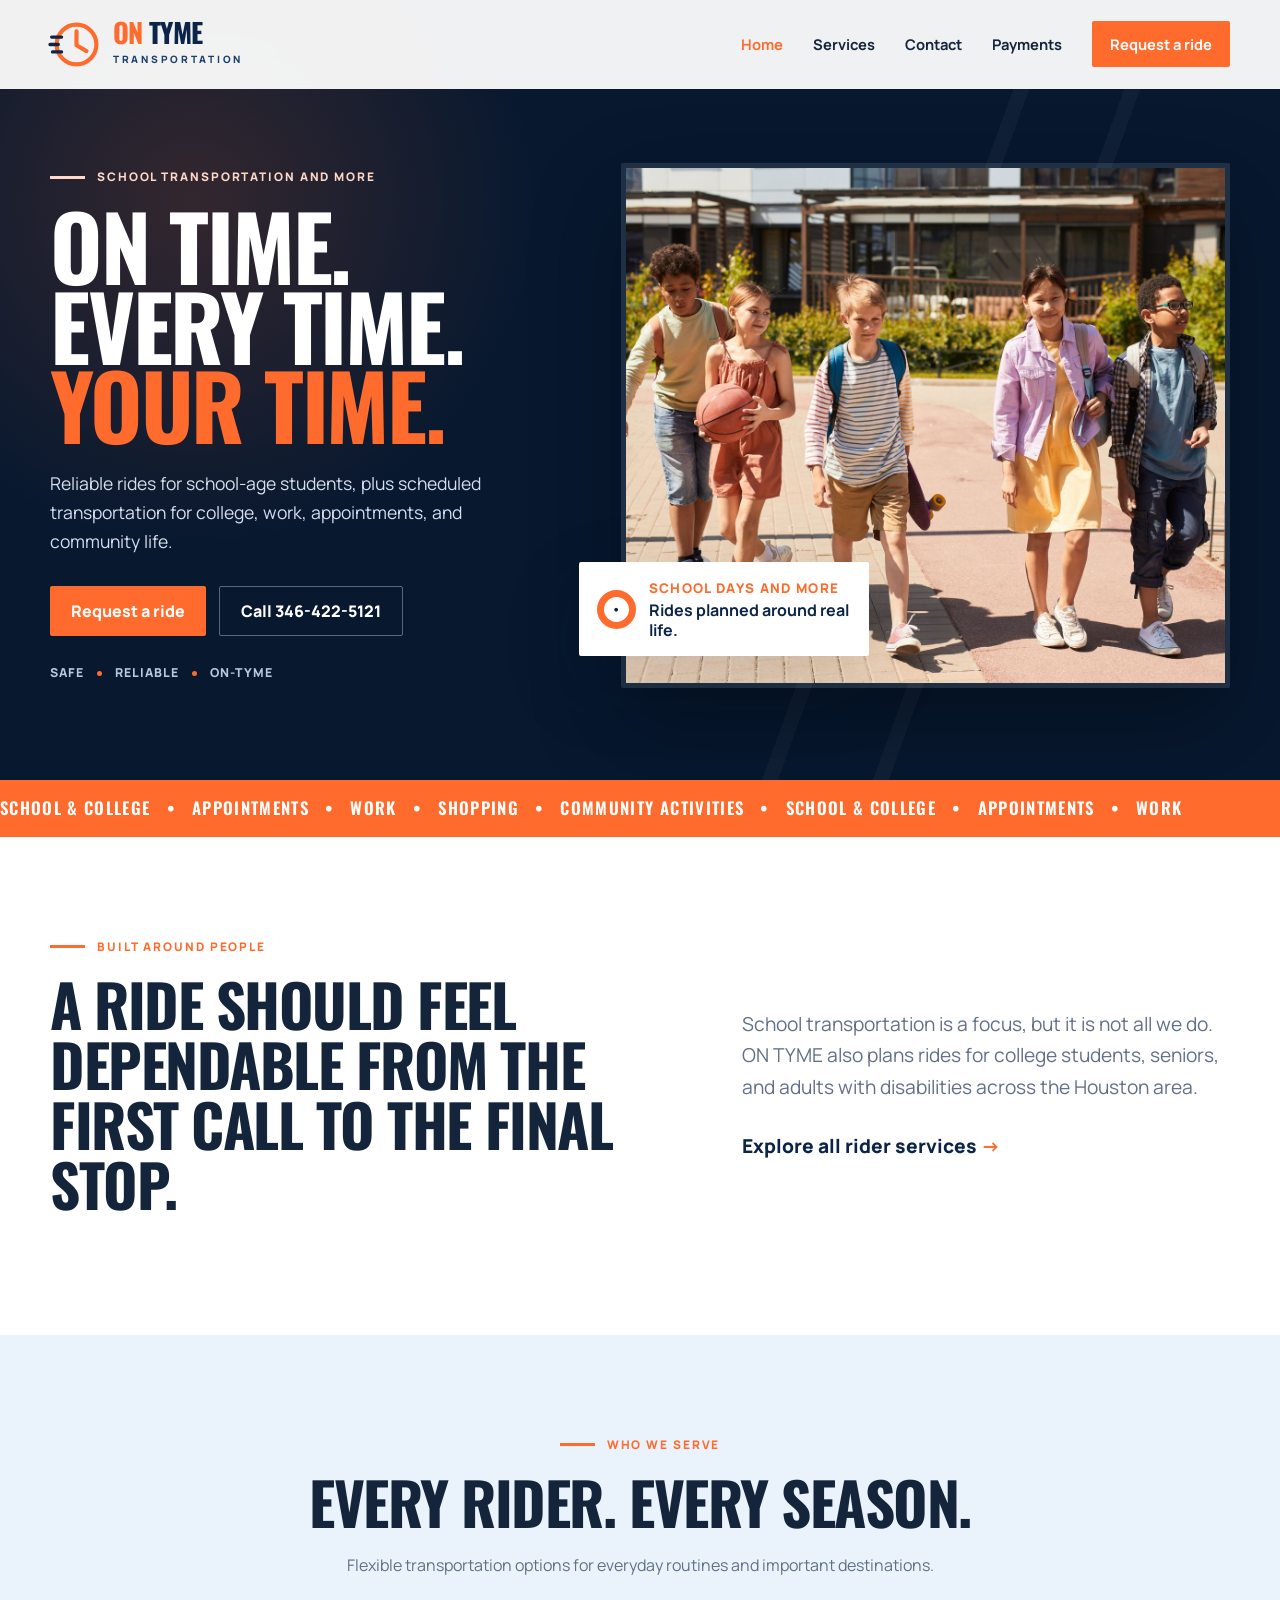
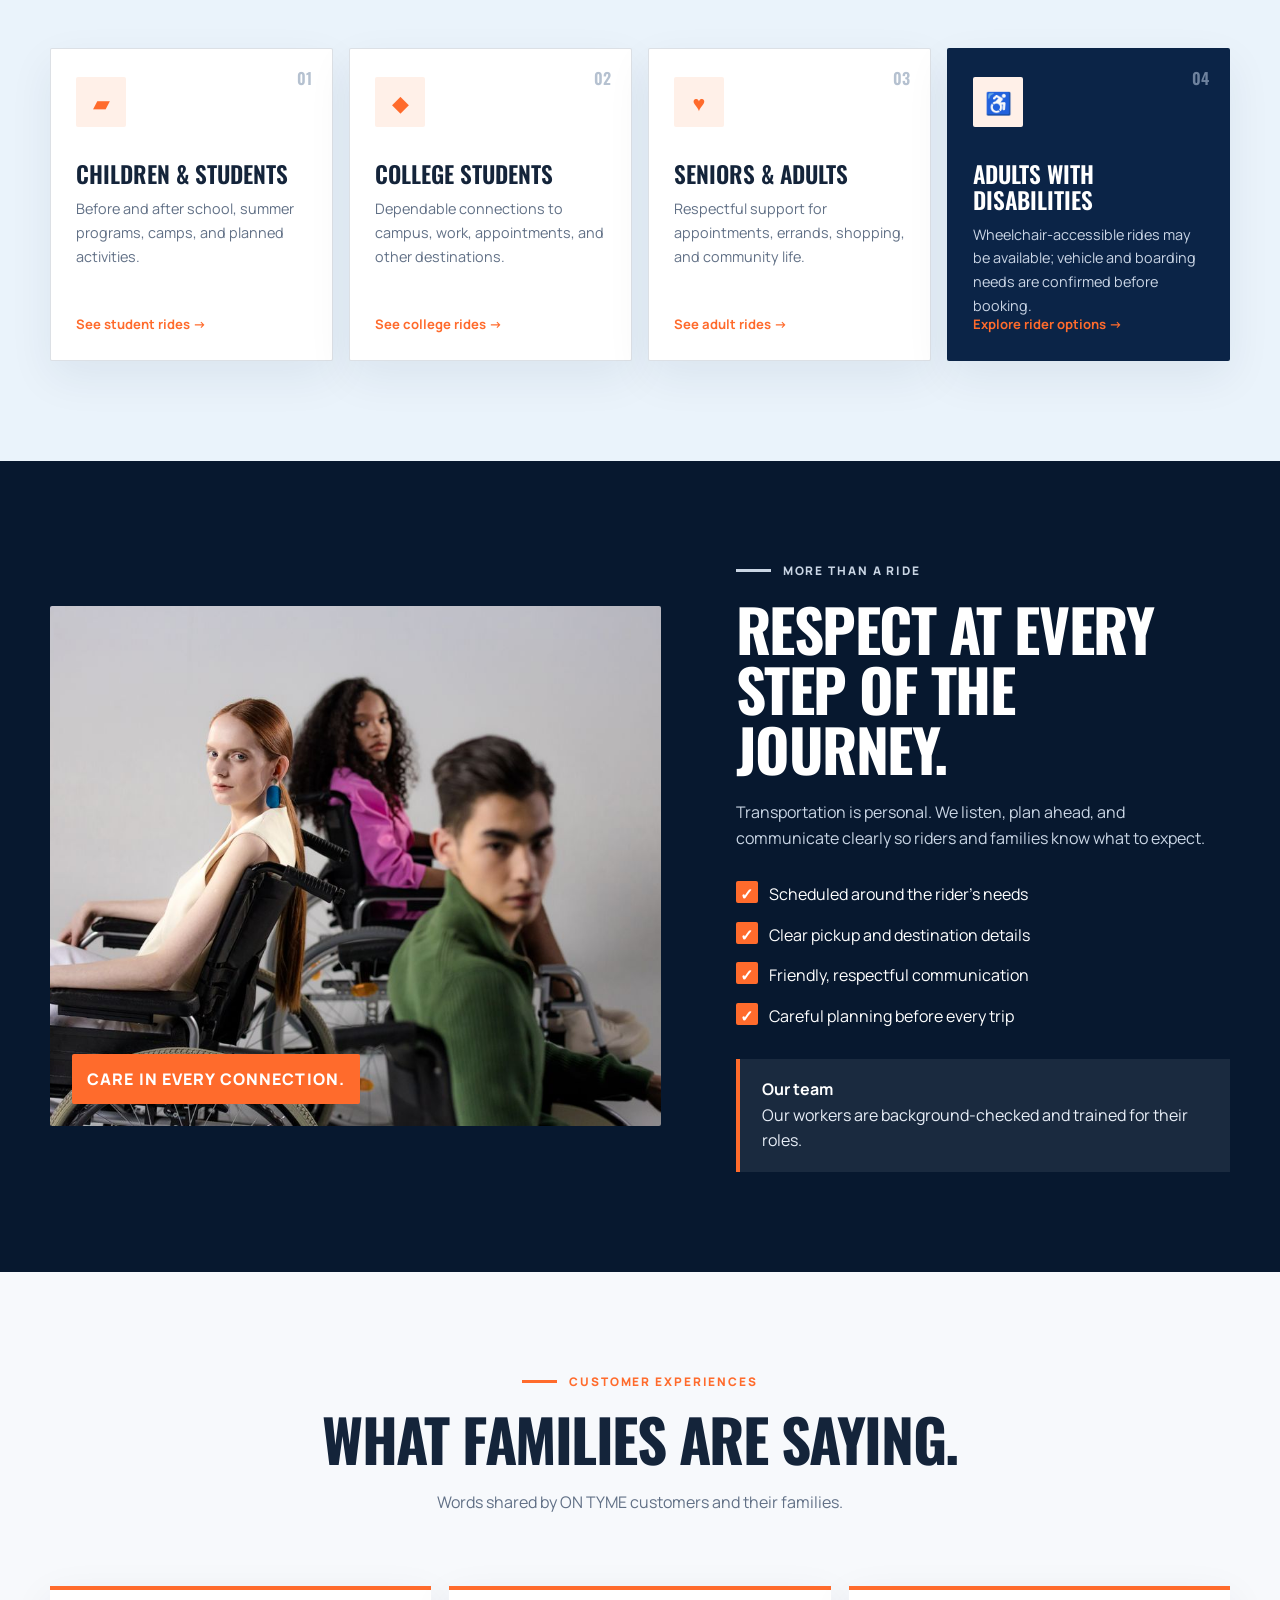
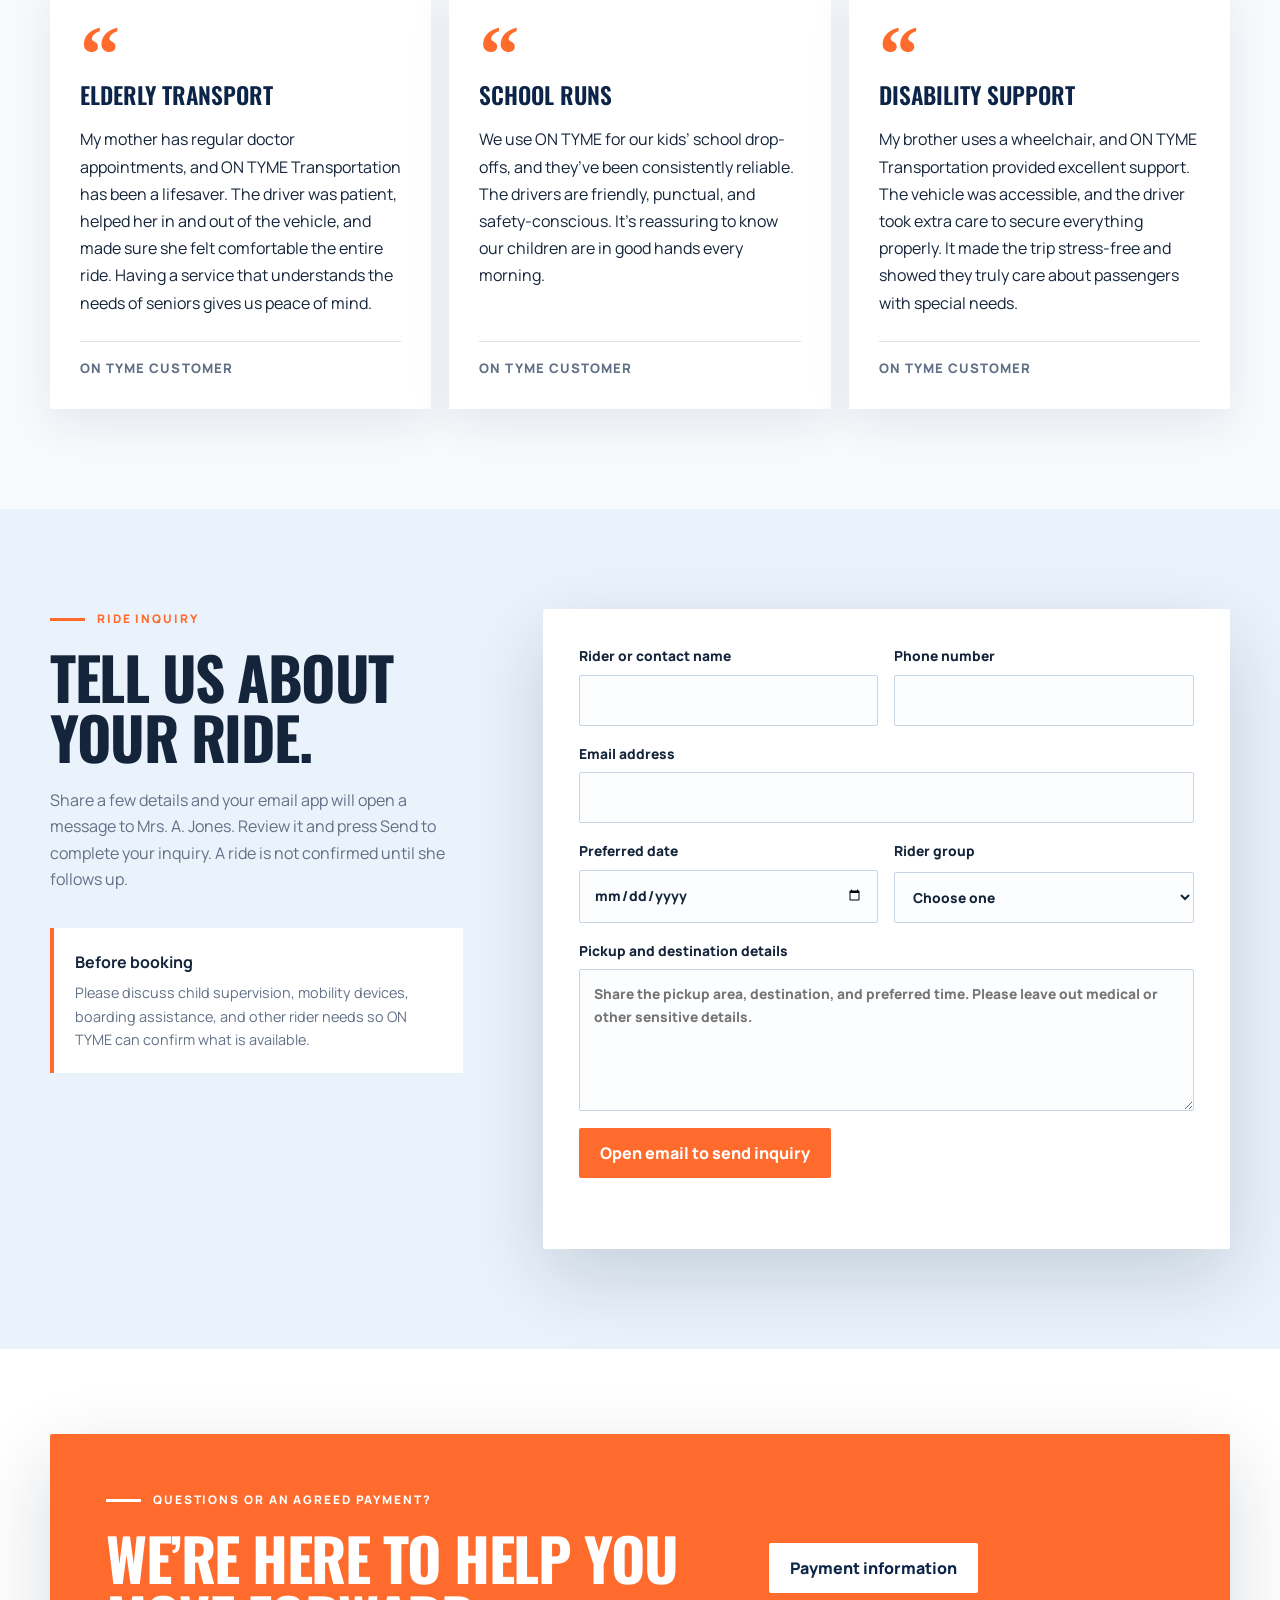
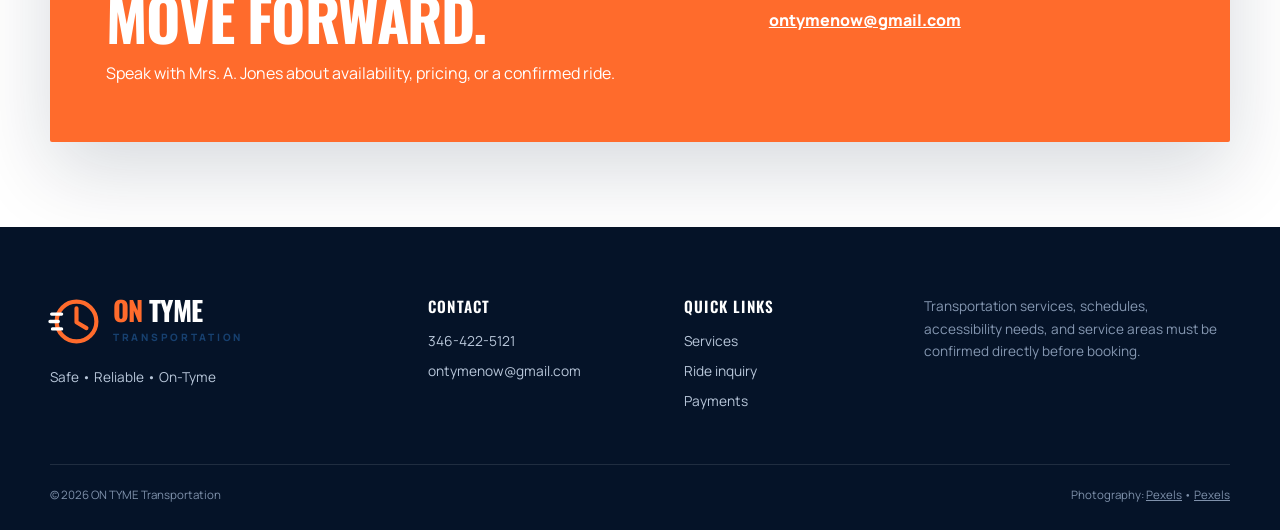
==== commit b0e6d2d1: "Use Mrs. A. Jones consistently across site" ====
--- a/index.html
+++ b/index.html
@@ -11,7 +11,7 @@
     <link href="https://fonts.googleapis.com/css2?family=Manrope:wght@400;500;600;700;800&family=Oswald:wght@500;600;700&display=swap" rel="stylesheet" />
     <link rel="icon" type="image/svg+xml" href="data:image/svg+xml,%3Csvg xmlns='http://www.w3.org/2000/svg' viewBox='0 0 64 64'%3E%3Crect width='64' height='64' rx='15' fill='%230b2447'/%3E%3Ccircle cx='32' cy='32' r='19' fill='none' stroke='%23ff6b2c' stroke-width='5'/%3E%3Cpath d='M32 19v14l10 6' fill='none' stroke='white' stroke-width='5' stroke-linecap='round'/%3E%3C/svg%3E" />
     <link rel="stylesheet" href="assets/styles.css?v=20260921-5" />
-    <script src="assets/site.js?v=20260921-2" defer></script>
+    <script src="assets/site.js?v=20260921-6" defer></script>
   </head>
   <body>
     <a class="skip-link" href="#main">Skip to main content</a>
@@ -111,7 +111,7 @@
           <div class="form-intro reveal">
             <p class="eyebrow eyebrow-orange">Ride inquiry</p>
             <h2>Tell us about your ride.</h2>
-            <p>Share a few details and your email app will open a message to Mrs. Jones. Review it and press Send to complete your inquiry. A ride is not confirmed until she follows up.</p>
+            <p>Share a few details and your email app will open a message to Mrs. A. Jones. Review it and press Send to complete your inquiry. A ride is not confirmed until she follows up.</p>
             <div class="info-callout"><strong>Before booking</strong><p>Please discuss child supervision, mobility devices, boarding assistance, and other rider needs so ON TYME can confirm what is available.</p></div>
           </div>
           <form class="ride-form reveal" style="--delay:.08s" data-ride-form>
@@ -126,7 +126,7 @@
       </section>
 
       <section class="cta-section">
-        <div class="shell cta-card reveal"><div><p class="eyebrow">Questions or an agreed payment?</p><h2>We’re here to help you move forward.</h2><p>Speak with Mrs. Jones about availability, pricing, or a confirmed ride.</p></div><div class="cta-actions"><a class="button button-white" href="payment.html">Payment information</a><a href="mailto:ontymenow@gmail.com">ontymenow@gmail.com</a></div></div>
+        <div class="shell cta-card reveal"><div><p class="eyebrow">Questions or an agreed payment?</p><h2>We’re here to help you move forward.</h2><p>Speak with Mrs. A. Jones about availability, pricing, or a confirmed ride.</p></div><div class="cta-actions"><a class="button button-white" href="payment.html">Payment information</a><a href="mailto:ontymenow@gmail.com">ontymenow@gmail.com</a></div></div>
       </section>
     </main>
 
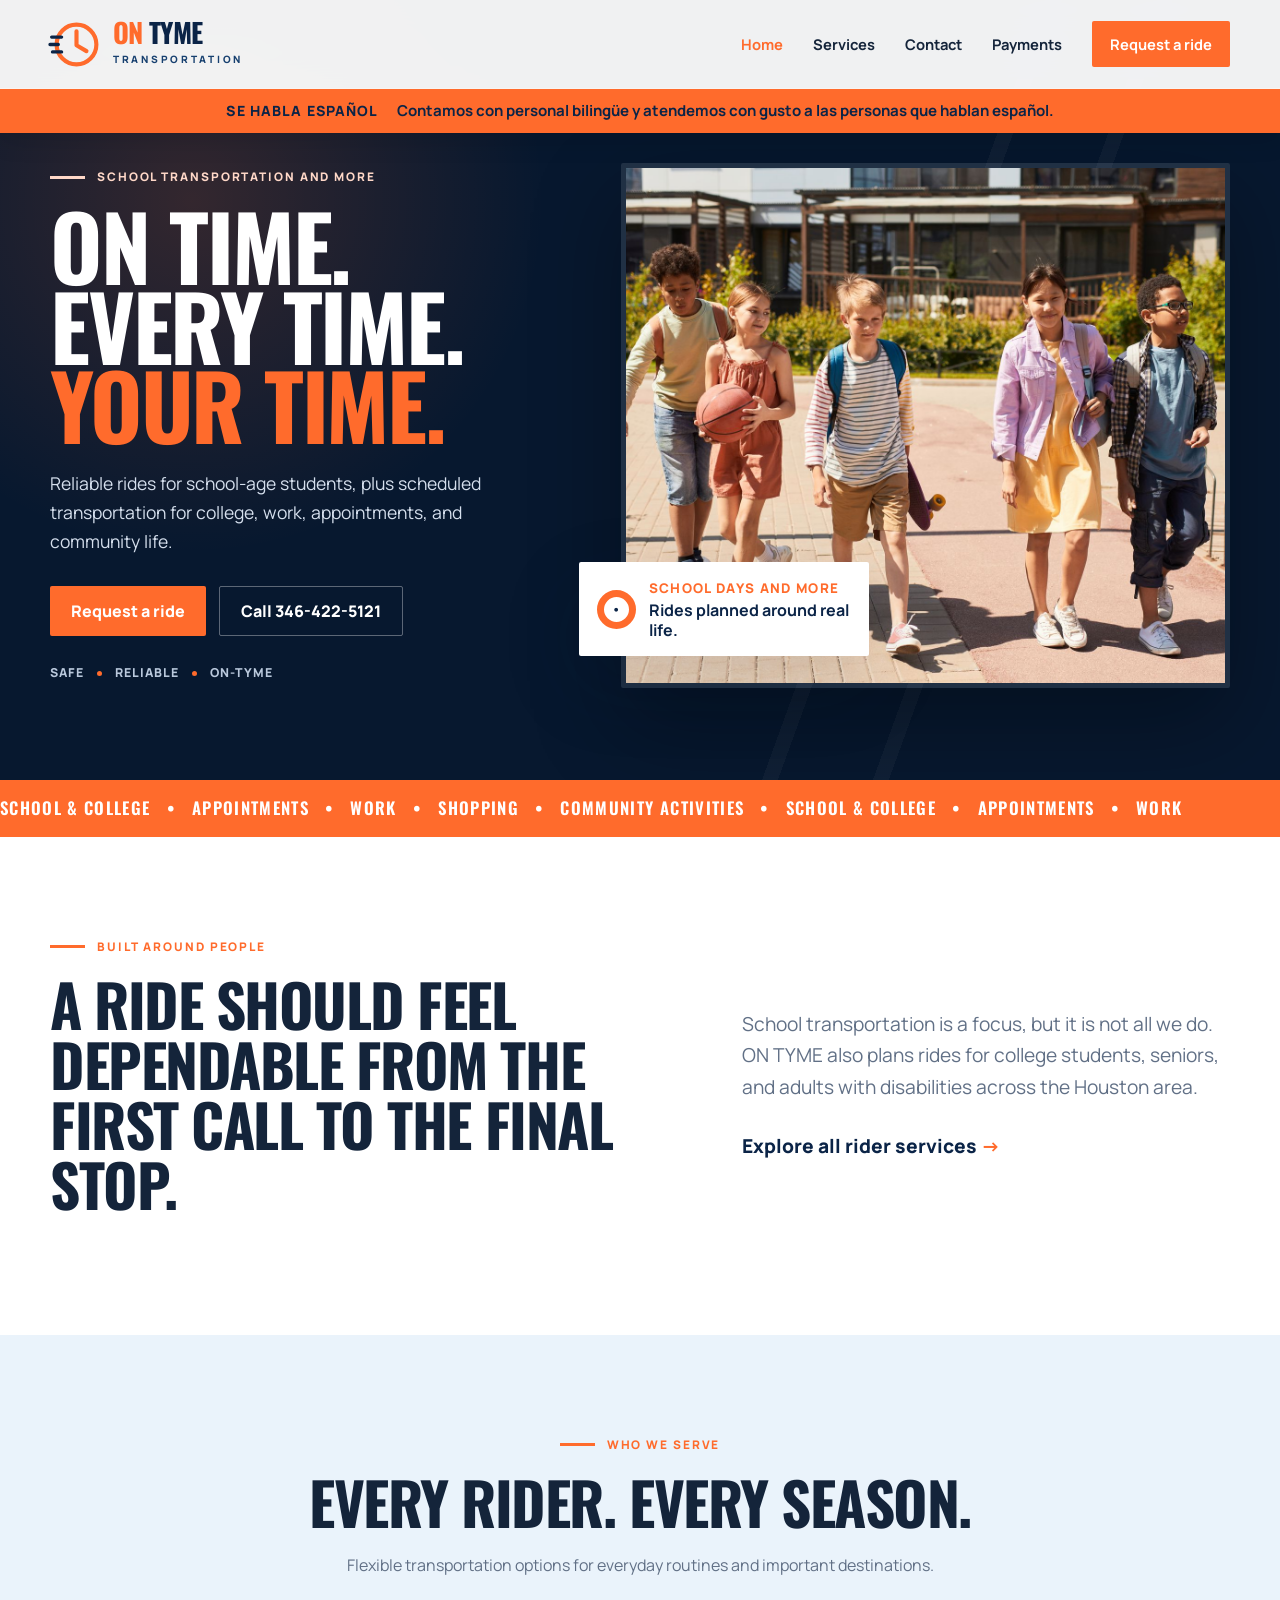
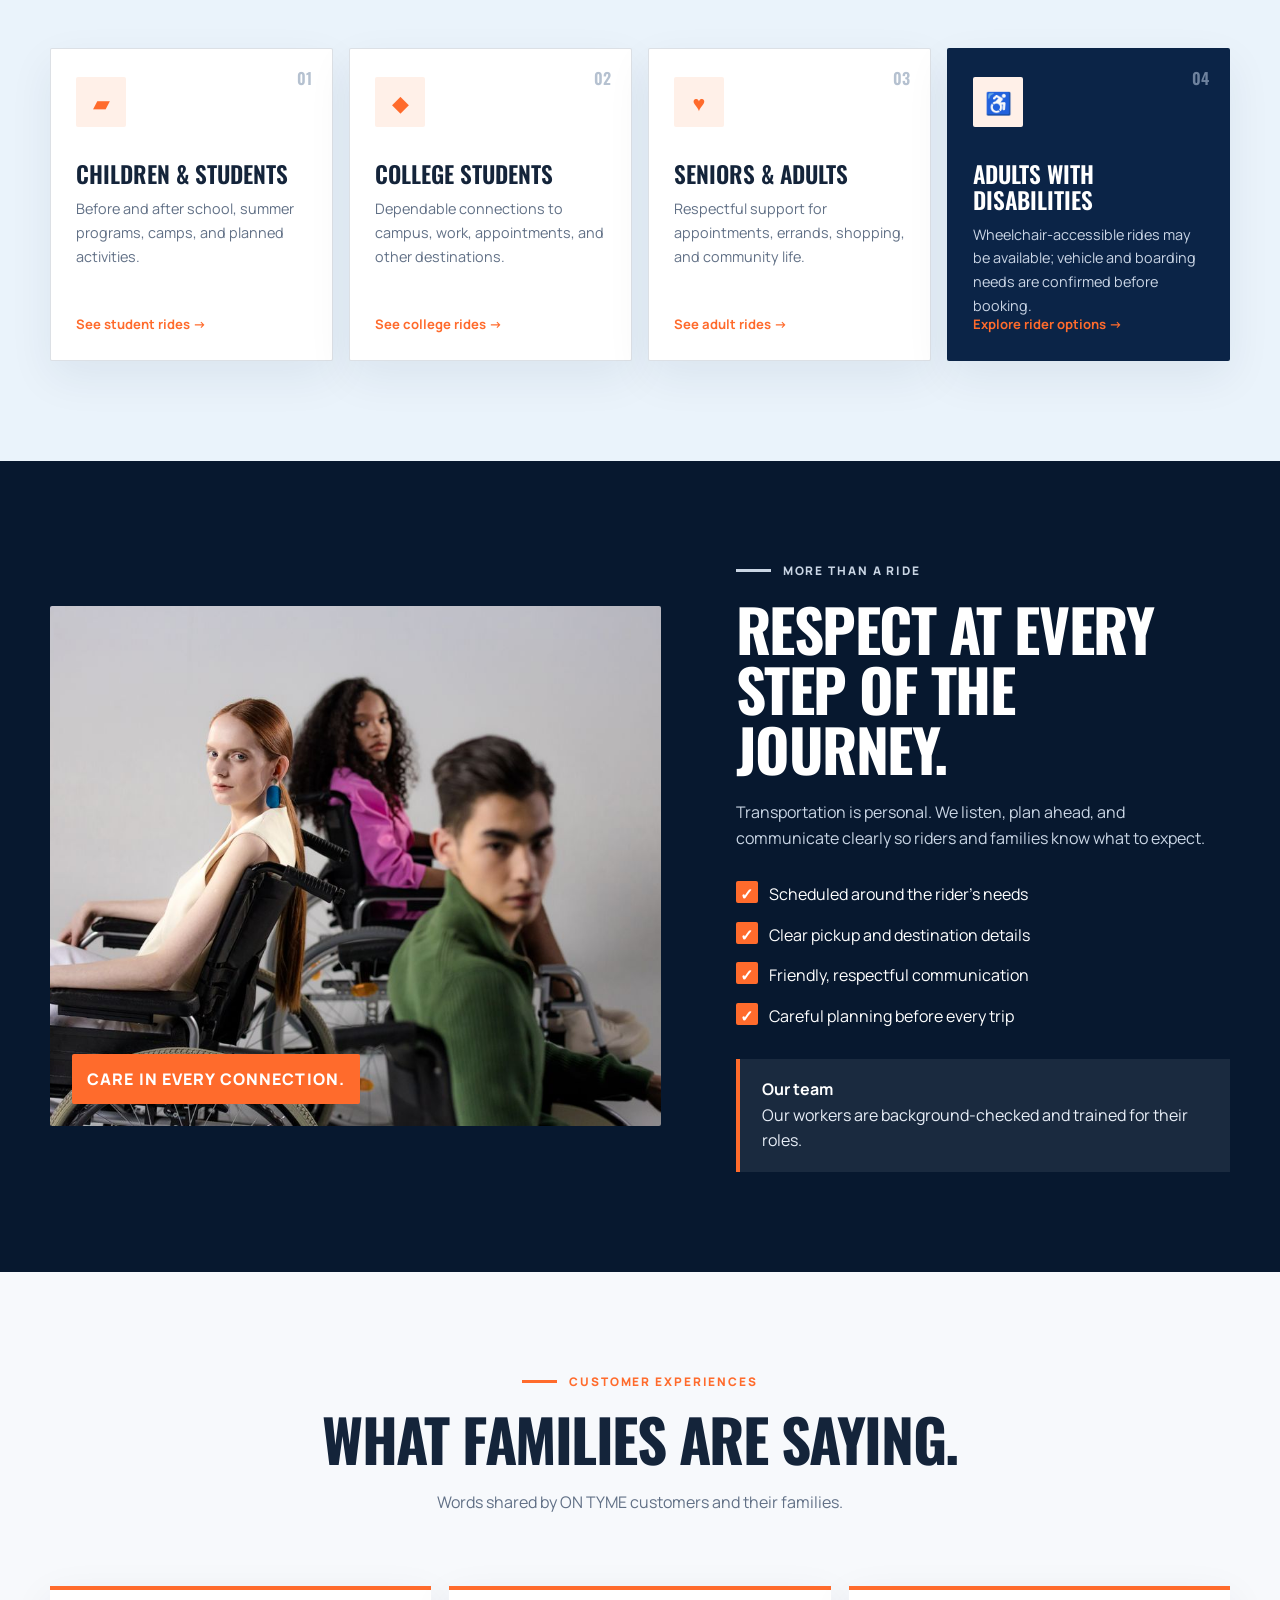
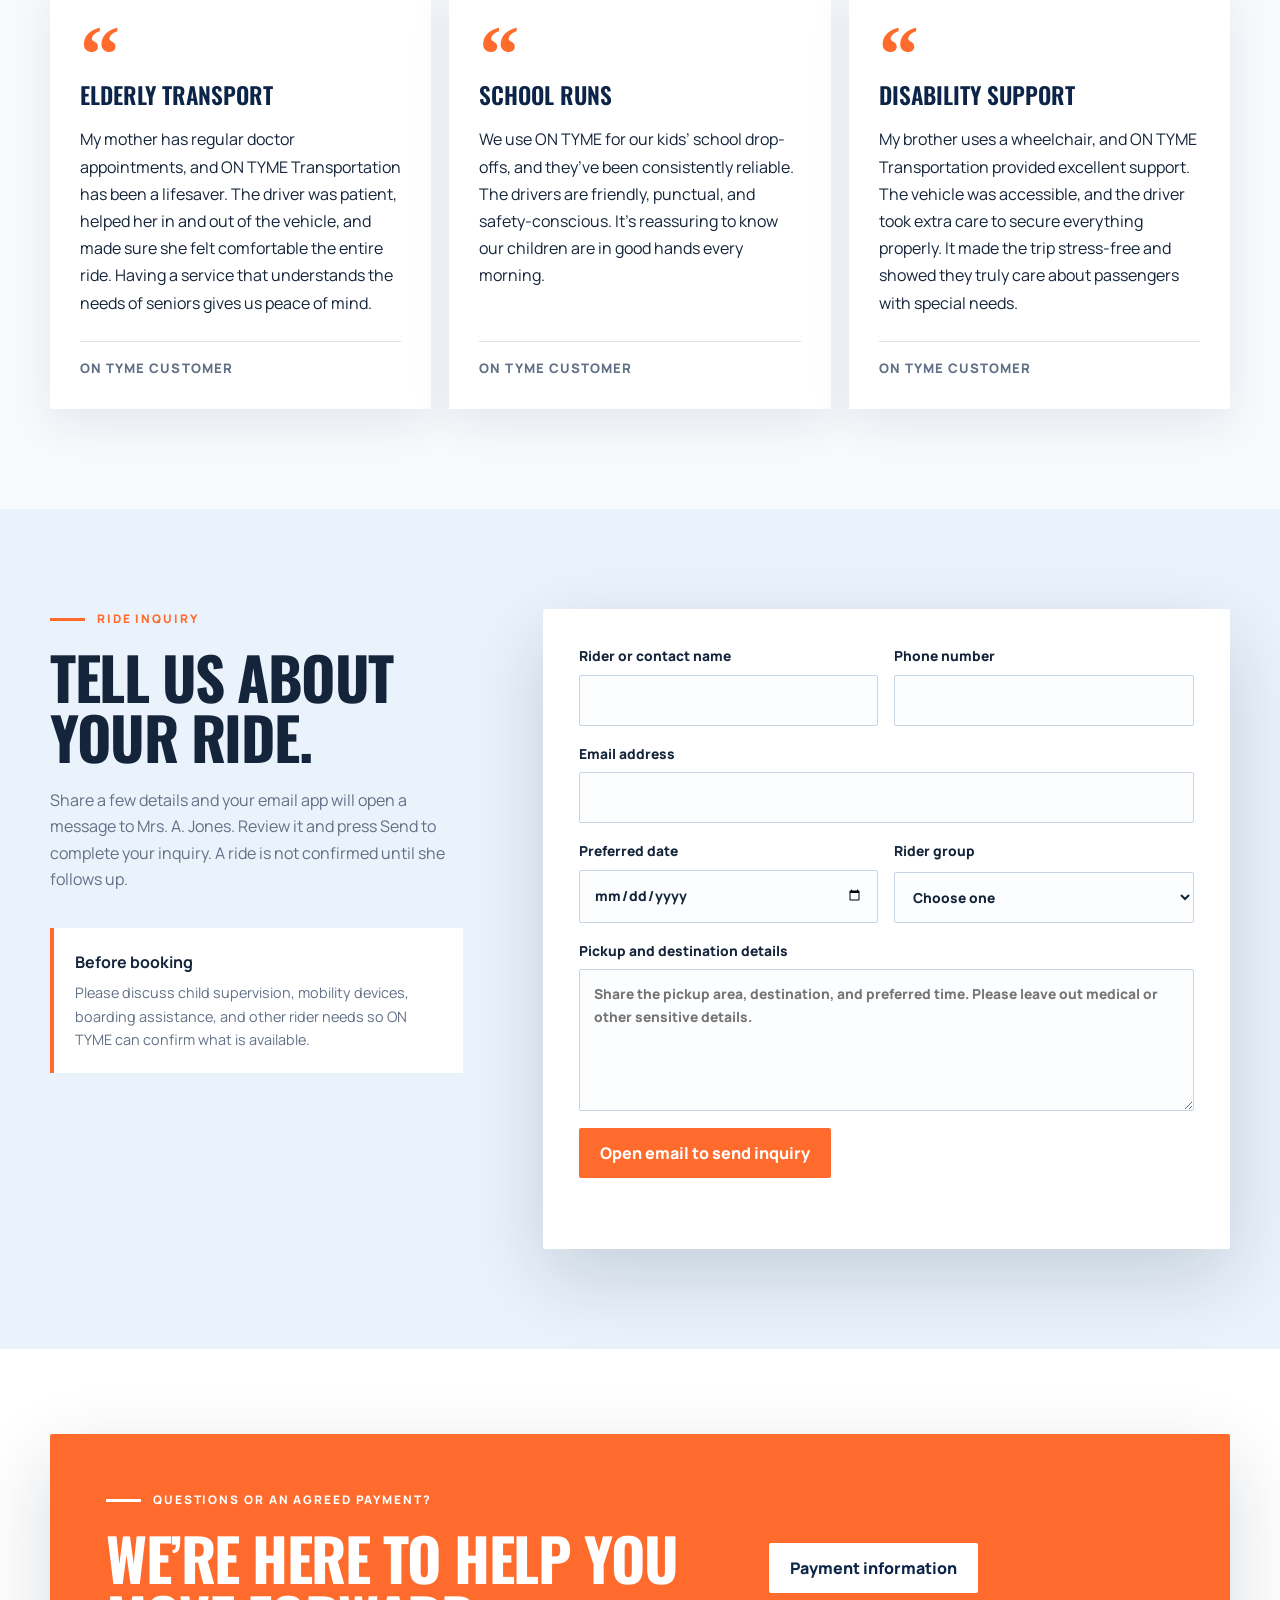
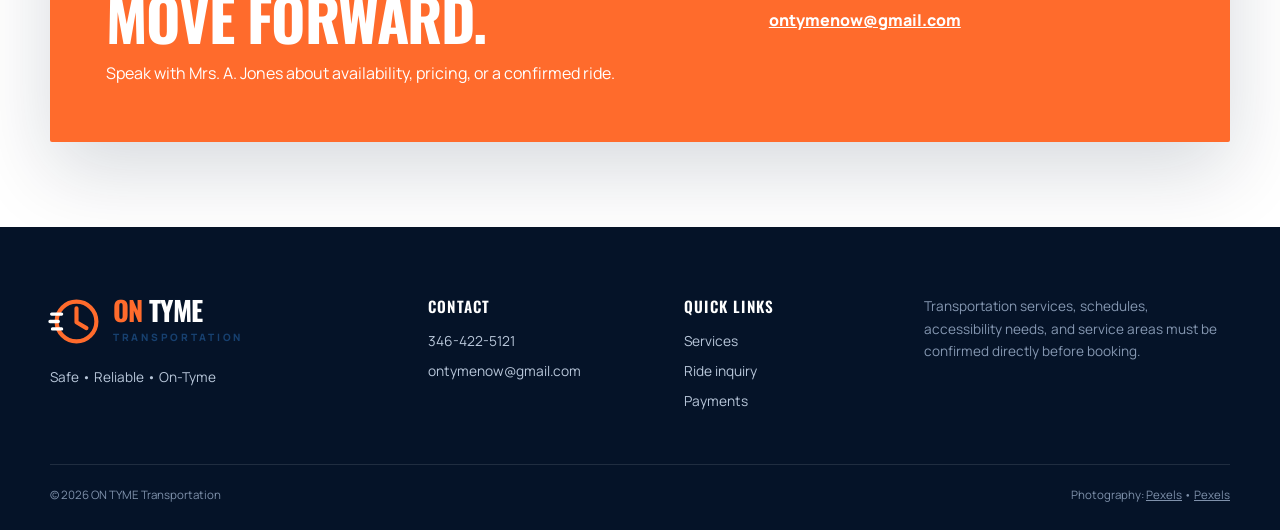
==== commit 5e7cdadd: "Highlight bilingual Spanish-speaking support" ====
--- a/index.html
+++ b/index.html
@@ -10,7 +10,7 @@
     <link rel="preconnect" href="https://fonts.gstatic.com" crossorigin />
     <link href="https://fonts.googleapis.com/css2?family=Manrope:wght@400;500;600;700;800&family=Oswald:wght@500;600;700&display=swap" rel="stylesheet" />
     <link rel="icon" type="image/svg+xml" href="data:image/svg+xml,%3Csvg xmlns='http://www.w3.org/2000/svg' viewBox='0 0 64 64'%3E%3Crect width='64' height='64' rx='15' fill='%230b2447'/%3E%3Ccircle cx='32' cy='32' r='19' fill='none' stroke='%23ff6b2c' stroke-width='5'/%3E%3Cpath d='M32 19v14l10 6' fill='none' stroke='white' stroke-width='5' stroke-linecap='round'/%3E%3C/svg%3E" />
-    <link rel="stylesheet" href="assets/styles.css?v=20260921-5" />
+    <link rel="stylesheet" href="assets/styles.css?v=20260921-7" />
     <script src="assets/site.js?v=20260921-6" defer></script>
   </head>
   <body>
@@ -33,7 +33,7 @@
     </header>
 
     <main id="main">
-      <section class="hero">
+      <section class="hero"><div class="spanish-notice" lang="es"><strong>Se habla español</strong><span>Contamos con personal bilingüe y atendemos con gusto a las personas que hablan español.</span></div>
         <div class="road-lines" aria-hidden="true"></div>
         <div class="shell hero-grid">
           <div class="hero-copy reveal">
--- a/assets/styles.css
+++ b/assets/styles.css
@@ -52,3 +52,9 @@
 .review-card figcaption{margin-top:auto;padding-top:16px;border-top:1px solid var(--line);color:var(--muted);font-size:.82rem;font-weight:800;text-transform:uppercase;letter-spacing:.08em}
 @media (max-width:1000px){.review-grid{grid-template-columns:1fr 1fr}}
 @media (max-width:760px){.review-grid{grid-template-columns:1fr}.review-card{padding:25px}}
+
+/* Prominent Spanish-language service notice */
+.spanish-notice{position:absolute;z-index:5;top:88px;left:0;width:100%;display:flex;align-items:center;justify-content:center;gap:18px;margin:0;padding:11px 20px;background:var(--orange);color:var(--navy);text-align:center;box-shadow:0 8px 25px rgba(0,0,0,.12)}
+.spanish-notice strong{flex:0 0 auto;font-size:.88rem;font-weight:800;letter-spacing:.08em;text-transform:uppercase}
+.spanish-notice span{font-size:.94rem;font-weight:700;line-height:1.4}
+@media (max-width:760px){.spanish-notice{top:74px;flex-direction:column;gap:2px;padding:9px 14px}.hero .hero-grid{padding-top:112px}.page-hero{padding-top:190px}}
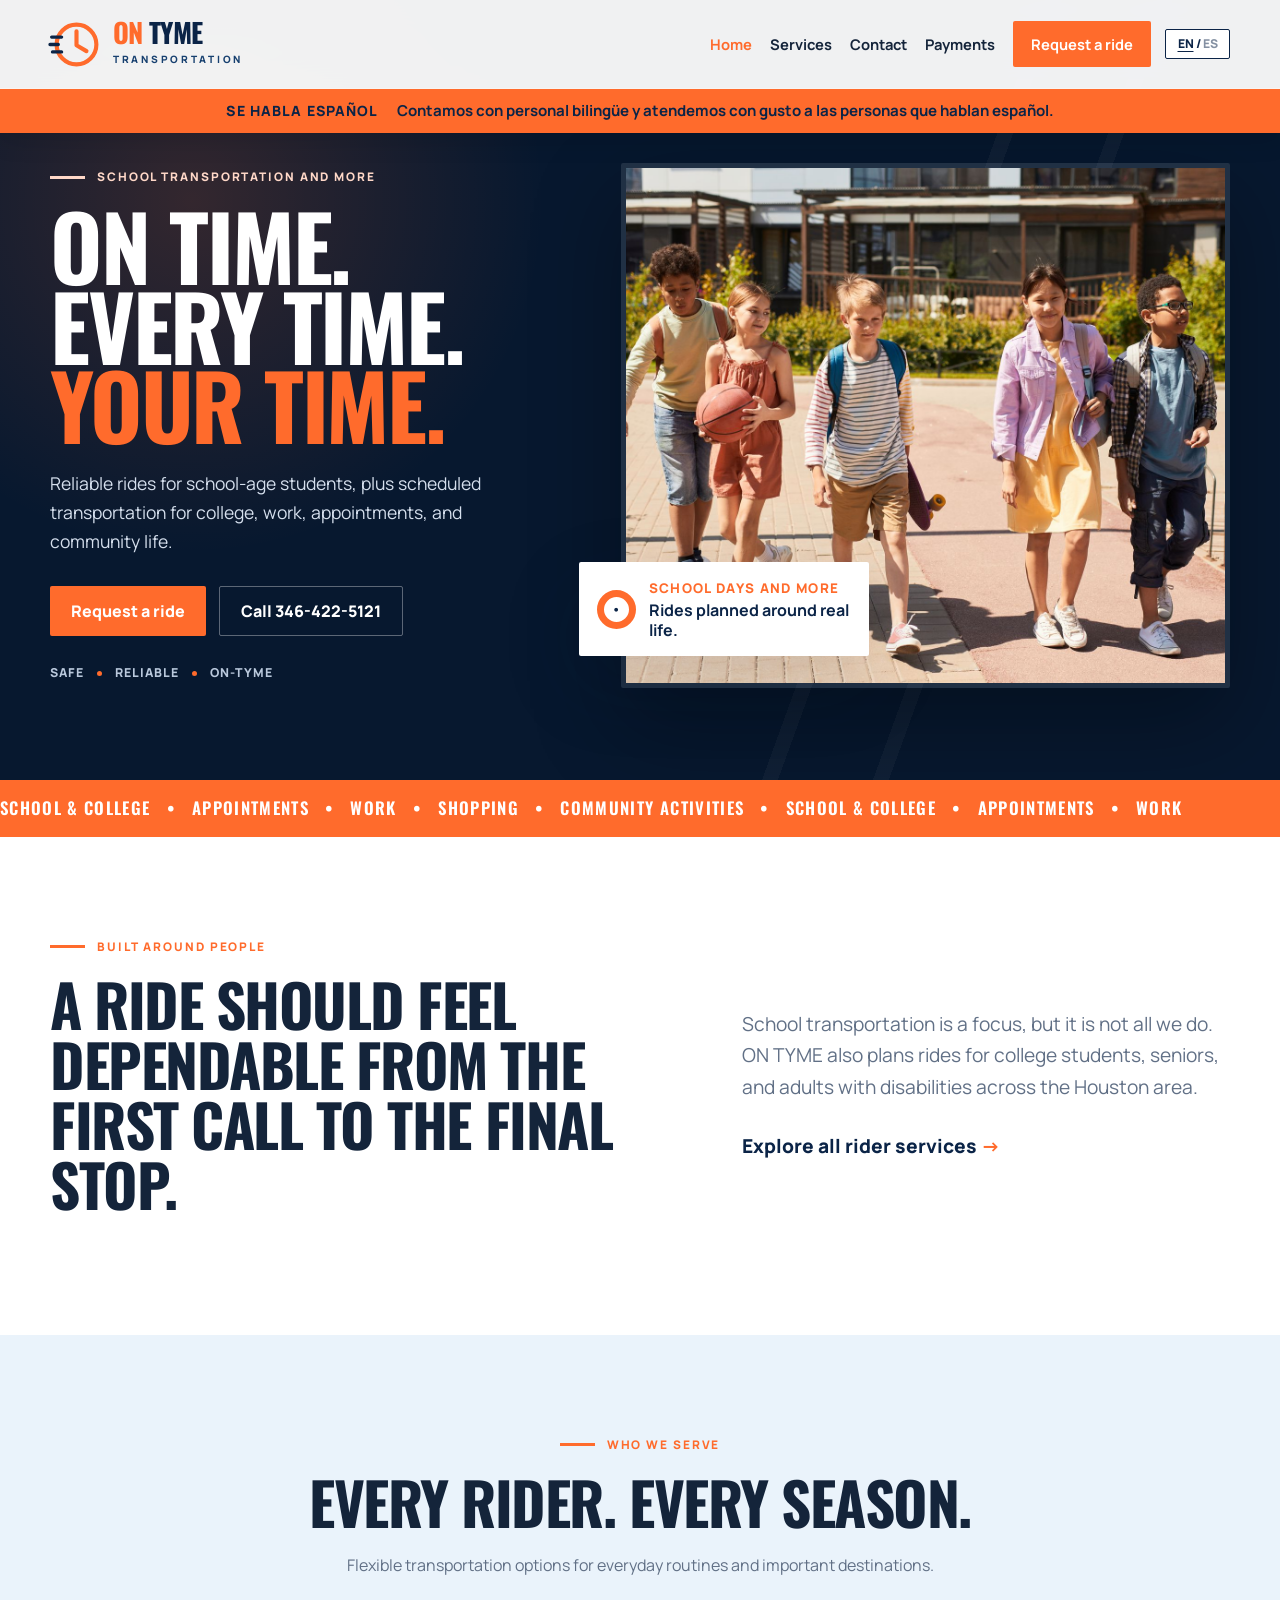
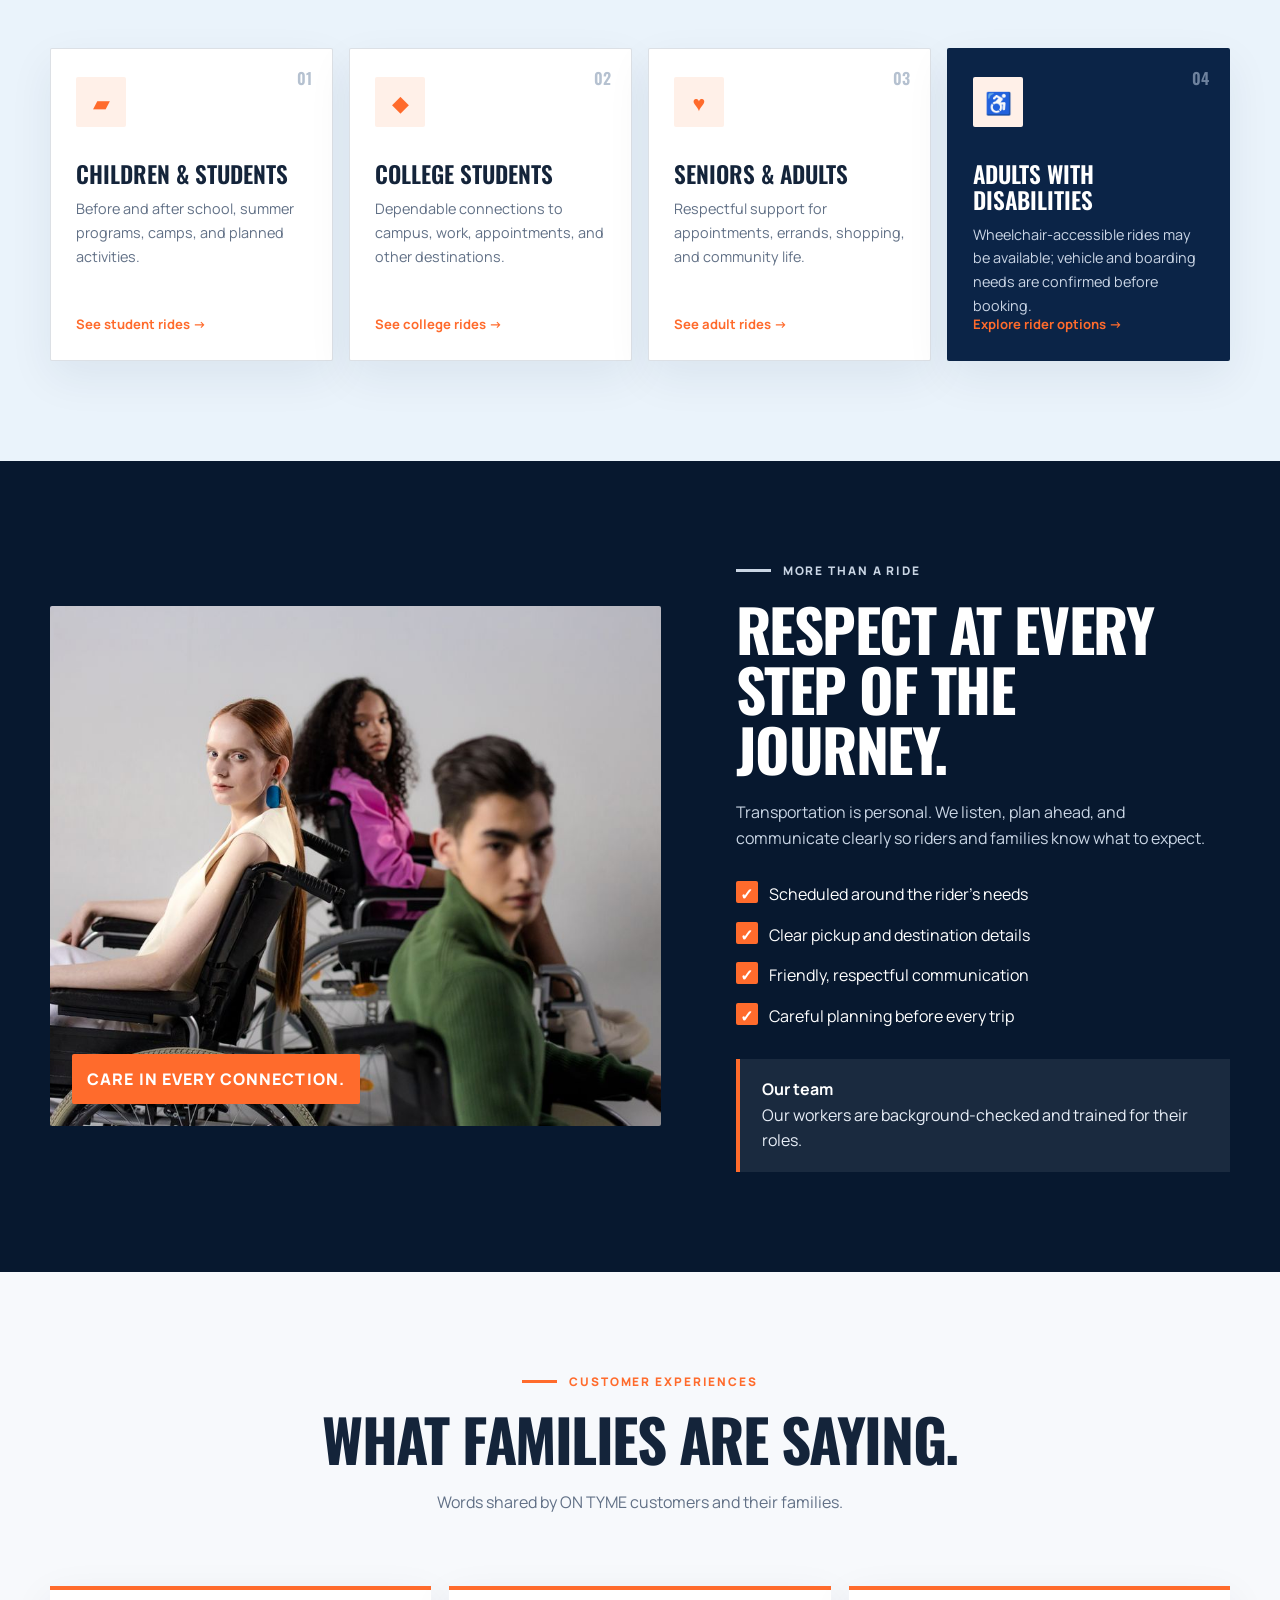
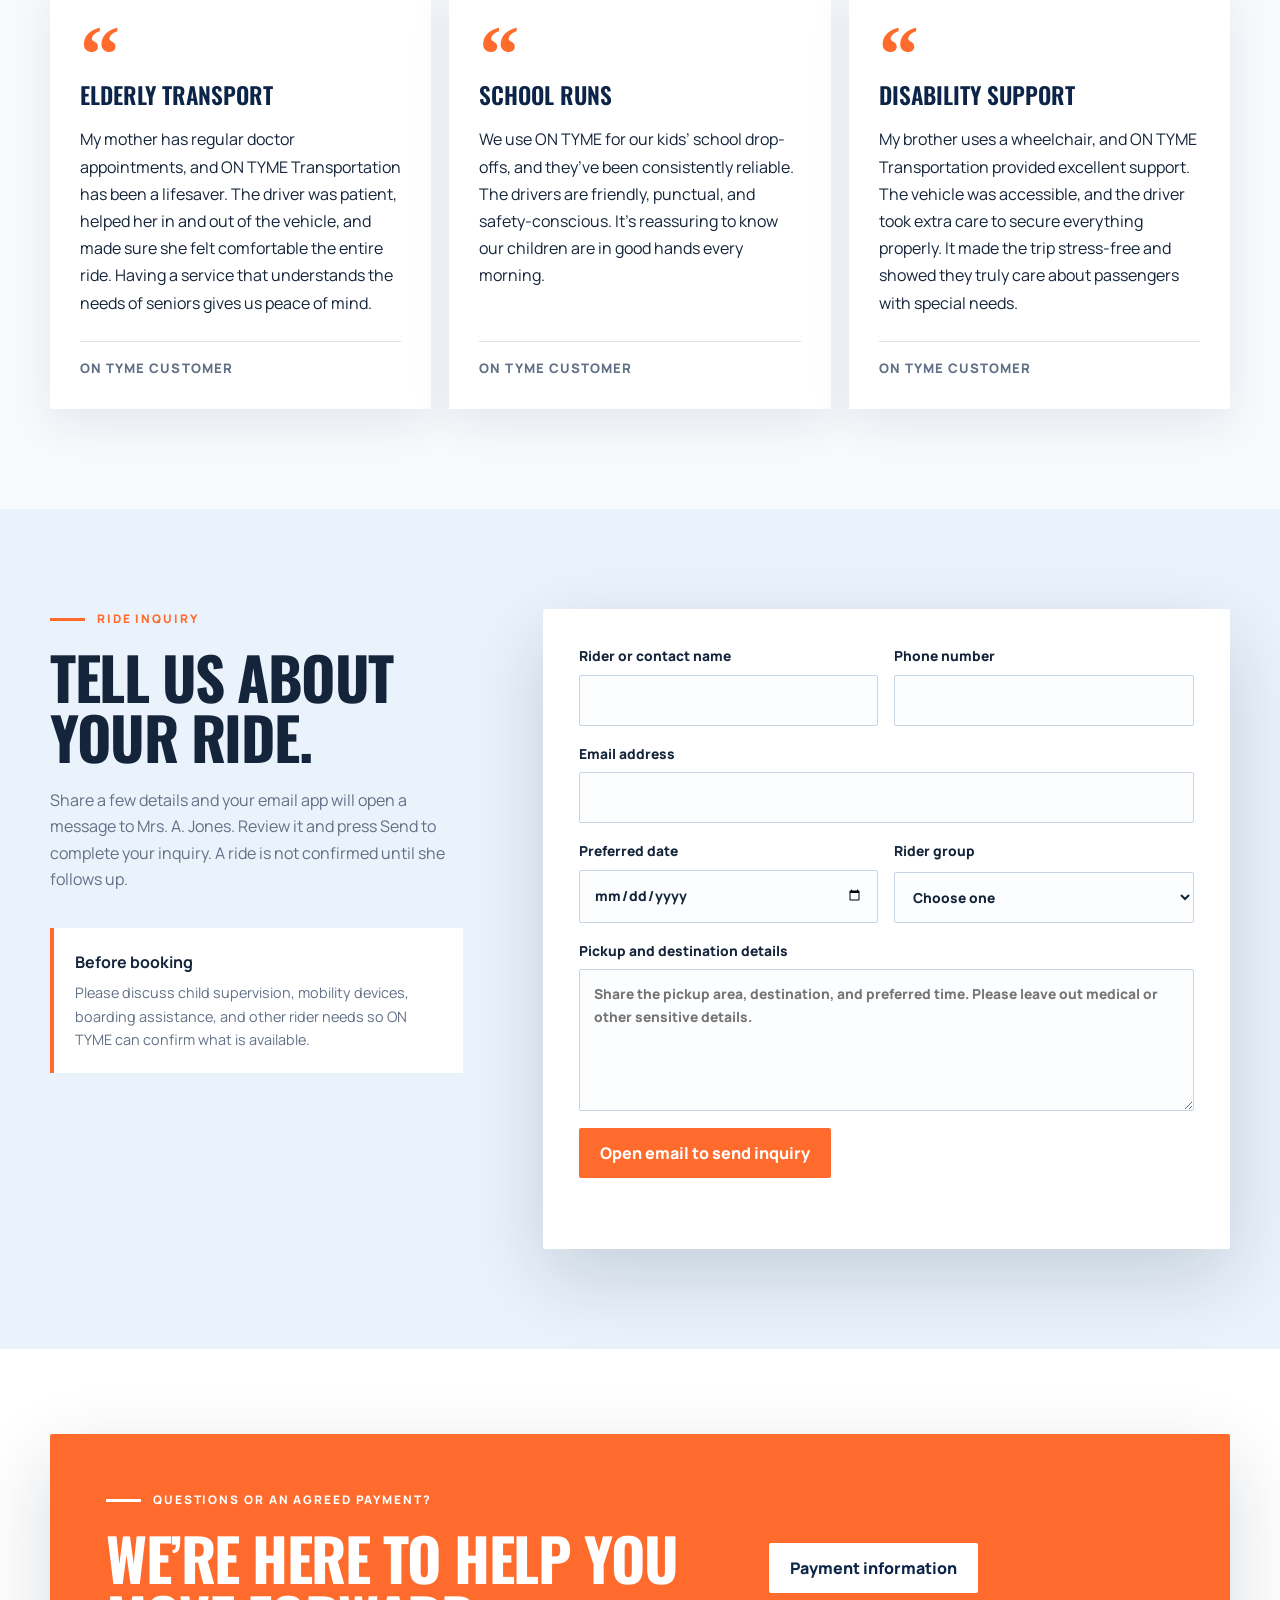
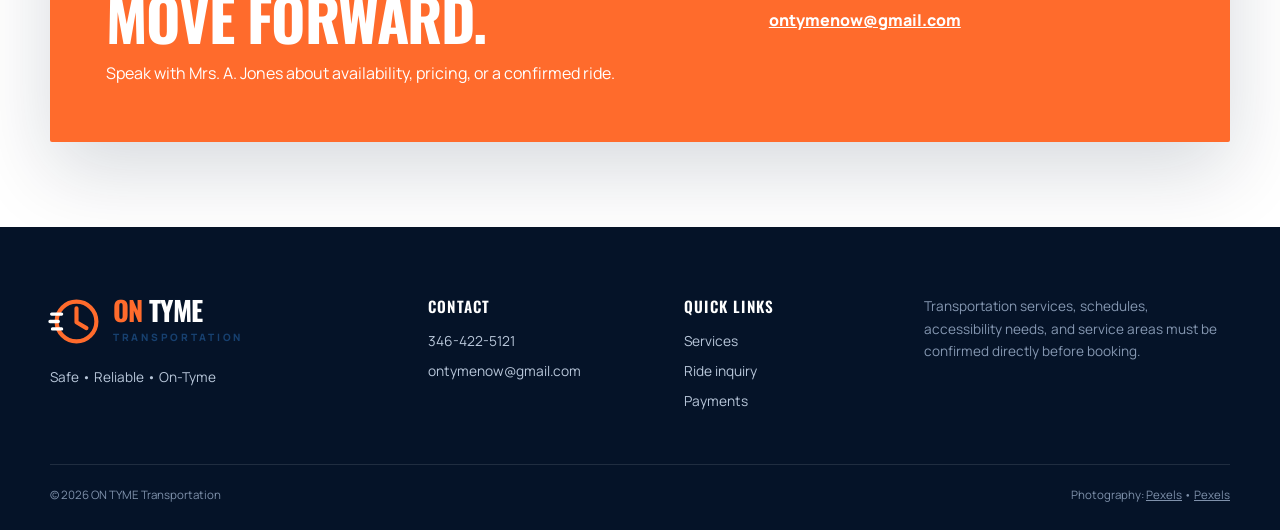
==== commit 83d170bf: "Add English and Spanish language switch" ====
--- a/index.html
+++ b/index.html
@@ -10,8 +10,8 @@
     <link rel="preconnect" href="https://fonts.gstatic.com" crossorigin />
     <link href="https://fonts.googleapis.com/css2?family=Manrope:wght@400;500;600;700;800&family=Oswald:wght@500;600;700&display=swap" rel="stylesheet" />
     <link rel="icon" type="image/svg+xml" href="data:image/svg+xml,%3Csvg xmlns='http://www.w3.org/2000/svg' viewBox='0 0 64 64'%3E%3Crect width='64' height='64' rx='15' fill='%230b2447'/%3E%3Ccircle cx='32' cy='32' r='19' fill='none' stroke='%23ff6b2c' stroke-width='5'/%3E%3Cpath d='M32 19v14l10 6' fill='none' stroke='white' stroke-width='5' stroke-linecap='round'/%3E%3C/svg%3E" />
-    <link rel="stylesheet" href="assets/styles.css?v=20260921-7" />
-    <script src="assets/site.js?v=20260921-6" defer></script>
+    <link rel="stylesheet" href="assets/styles.css?v=20260921-8" />
+    <script src="assets/site.js?v=20260921-8" defer></script>
   </head>
   <body>
     <a class="skip-link" href="#main">Skip to main content</a>
--- a/assets/styles.css
+++ b/assets/styles.css
@@ -58,3 +58,5 @@
 .spanish-notice strong{flex:0 0 auto;font-size:.88rem;font-weight:800;letter-spacing:.08em;text-transform:uppercase}
 .spanish-notice span{font-size:.94rem;font-weight:700;line-height:1.4}
 @media (max-width:760px){.spanish-notice{top:74px;flex-direction:column;gap:2px;padding:9px 14px}.hero .hero-grid{padding-top:112px}.page-hero{padding-top:190px}}
+.header-inner{gap:14px}.site-nav{margin-left:auto;gap:18px}.language-switch{flex:0 0 auto;order:2;min-width:65px;padding:8px 9px;border:1px solid var(--navy);border-radius:2px;background:#fff;color:var(--navy);font:800 .76rem/1 Manrope,sans-serif;cursor:pointer;white-space:nowrap}.language-switch [data-lang]{opacity:.5}.language-switch [data-lang].active{opacity:1;text-decoration:underline;text-underline-offset:3px}.language-switch:hover,.language-switch:focus-visible{background:#e8eef5;outline:2px solid transparent}.menu-button{order:3}
+@media (max-width:760px){.header-inner{gap:8px}.site-nav{margin-left:0}.language-switch{margin-left:auto;padding:7px 8px}}
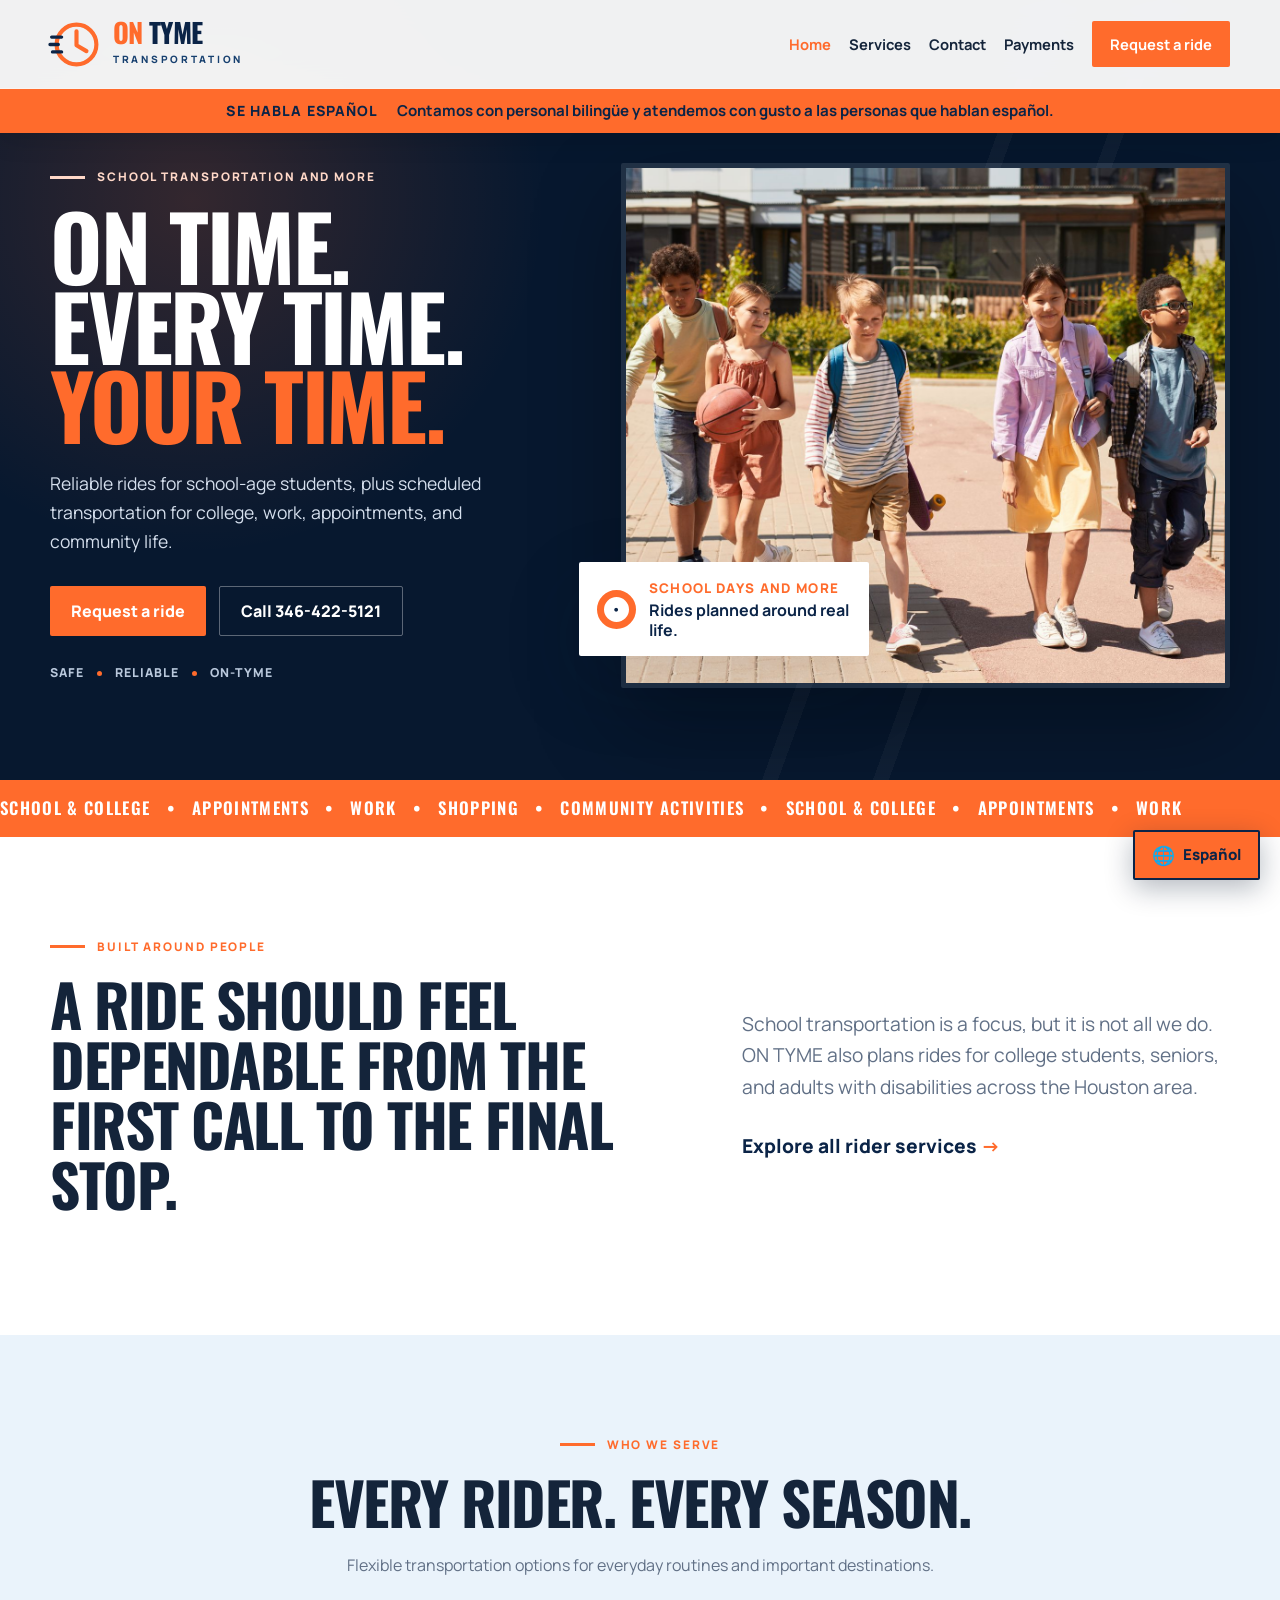
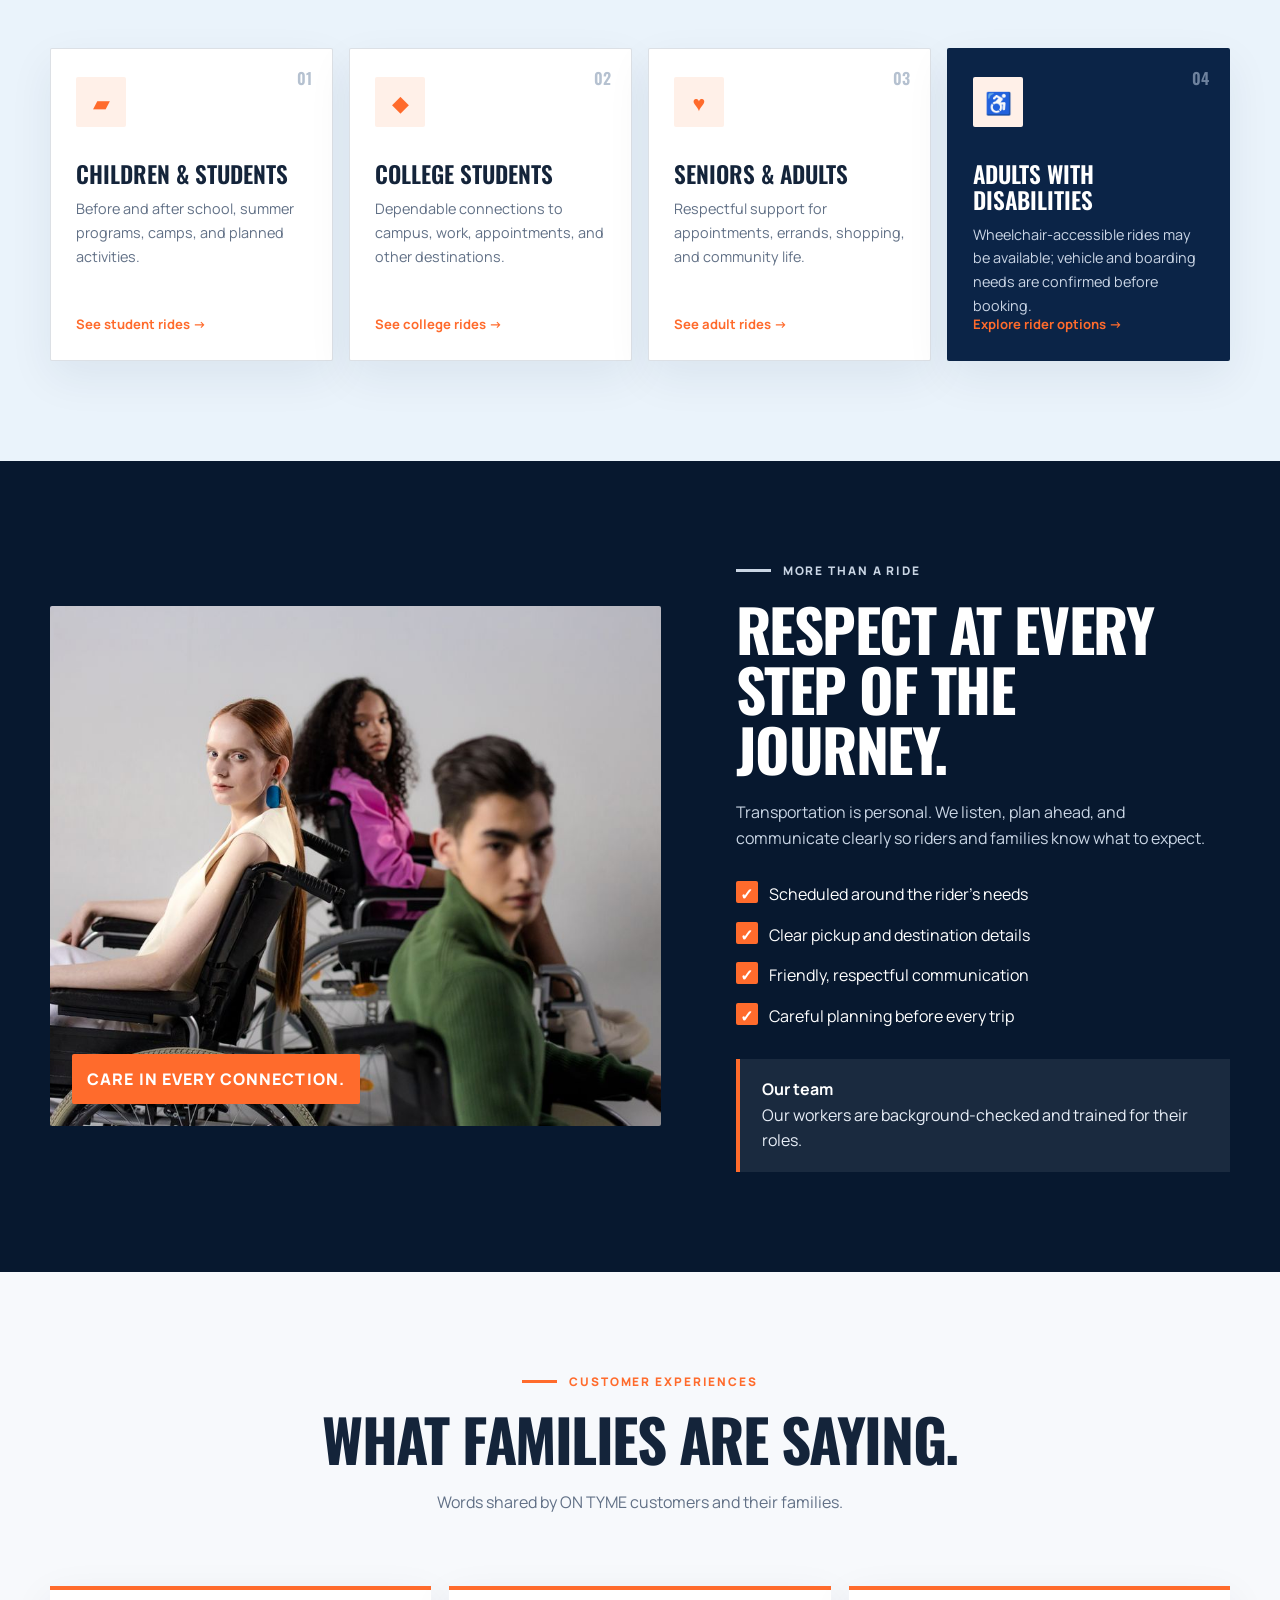
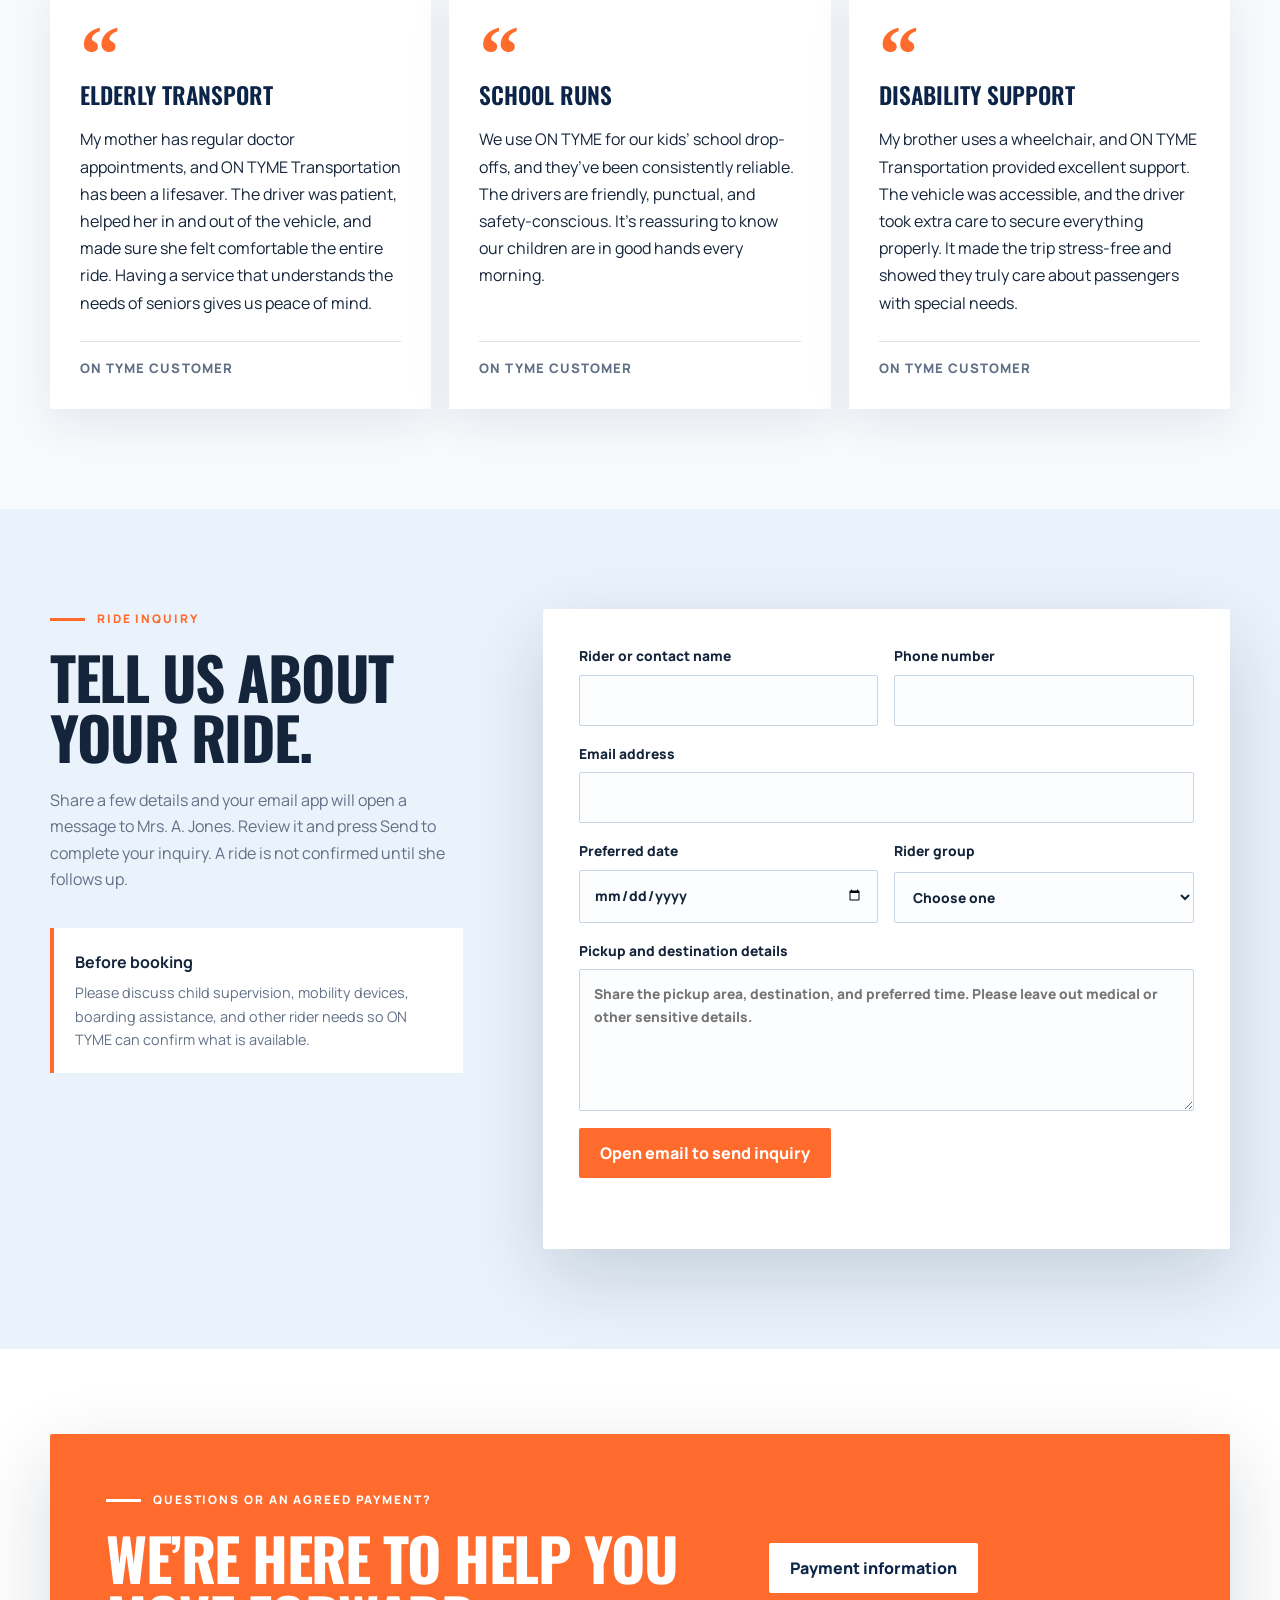
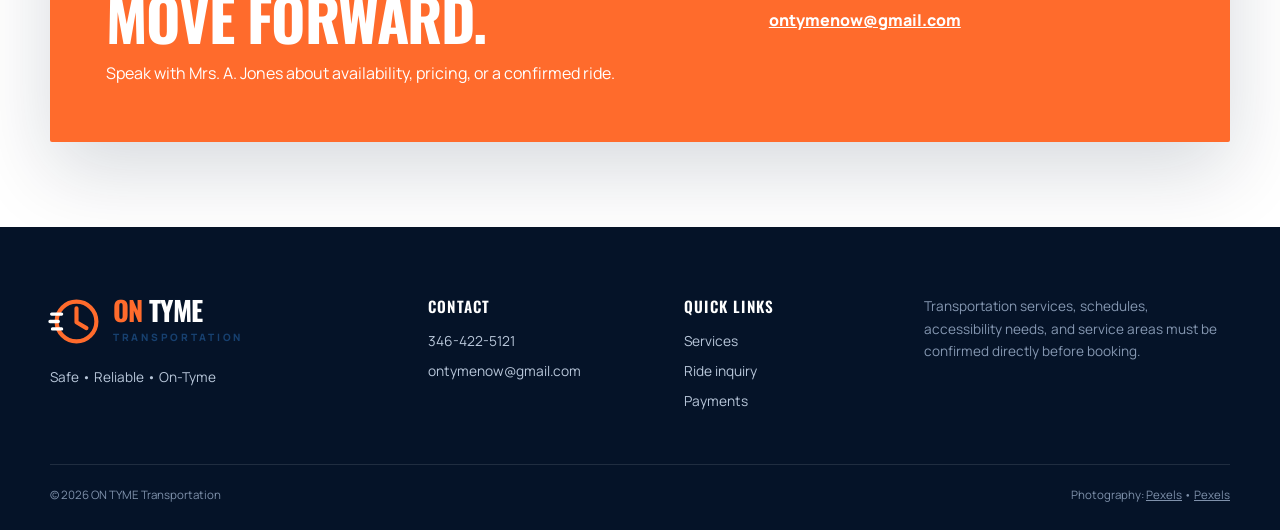
==== commit 2e5b4596: "Publish prominent English-Spanish switch" ====
--- a/index.html
+++ b/index.html
@@ -10,8 +10,8 @@
     <link rel="preconnect" href="https://fonts.gstatic.com" crossorigin />
     <link href="https://fonts.googleapis.com/css2?family=Manrope:wght@400;500;600;700;800&family=Oswald:wght@500;600;700&display=swap" rel="stylesheet" />
     <link rel="icon" type="image/svg+xml" href="data:image/svg+xml,%3Csvg xmlns='http://www.w3.org/2000/svg' viewBox='0 0 64 64'%3E%3Crect width='64' height='64' rx='15' fill='%230b2447'/%3E%3Ccircle cx='32' cy='32' r='19' fill='none' stroke='%23ff6b2c' stroke-width='5'/%3E%3Cpath d='M32 19v14l10 6' fill='none' stroke='white' stroke-width='5' stroke-linecap='round'/%3E%3C/svg%3E" />
-    <link rel="stylesheet" href="assets/styles.css?v=20260921-8" />
-    <script src="assets/site.js?v=20260921-8" defer></script>
+    <link rel="stylesheet" href="assets/styles.css?v=20260922-1" />
+    <script src="assets/site.js?v=20260922-1" defer></script>
   </head>
   <body>
     <a class="skip-link" href="#main">Skip to main content</a>
--- a/assets/styles.css
+++ b/assets/styles.css
@@ -58,5 +58,8 @@
 .spanish-notice strong{flex:0 0 auto;font-size:.88rem;font-weight:800;letter-spacing:.08em;text-transform:uppercase}
 .spanish-notice span{font-size:.94rem;font-weight:700;line-height:1.4}
 @media (max-width:760px){.spanish-notice{top:74px;flex-direction:column;gap:2px;padding:9px 14px}.hero .hero-grid{padding-top:112px}.page-hero{padding-top:190px}}
-.header-inner{gap:14px}.site-nav{margin-left:auto;gap:18px}.language-switch{flex:0 0 auto;order:2;min-width:65px;padding:8px 9px;border:1px solid var(--navy);border-radius:2px;background:#fff;color:var(--navy);font:800 .76rem/1 Manrope,sans-serif;cursor:pointer;white-space:nowrap}.language-switch [data-lang]{opacity:.5}.language-switch [data-lang].active{opacity:1;text-decoration:underline;text-underline-offset:3px}.language-switch:hover,.language-switch:focus-visible{background:#e8eef5;outline:2px solid transparent}.menu-button{order:3}
-@media (max-width:760px){.header-inner{gap:8px}.site-nav{margin-left:0}.language-switch{margin-left:auto;padding:7px 8px}}
+.header-inner{gap:14px}.site-nav{margin-left:auto;gap:18px}
+.language-switch{position:fixed;z-index:150;right:20px;bottom:20px;display:inline-flex;align-items:center;justify-content:center;gap:8px;min-height:50px;padding:10px 17px;border:2px solid var(--navy);border-radius:2px;background:var(--orange);color:var(--navy);box-shadow:0 8px 28px rgba(7,24,47,.3);font:800 .94rem/1 Manrope,sans-serif;cursor:pointer;white-space:nowrap;transition:transform .2s ease,box-shadow .2s ease}
+.language-switch:hover{transform:translateY(-2px);box-shadow:0 12px 30px rgba(7,24,47,.35)}.language-switch:focus-visible{outline:3px solid var(--navy);outline-offset:3px}.language-icon{font-size:1.15rem;line-height:1}
+@media (max-width:760px){.header-inner{gap:8px}.site-nav{margin-left:0}.language-switch{right:14px;bottom:calc(14px + env(safe-area-inset-bottom));min-height:48px;padding:10px 14px}}
+@media (min-width:761px) and (max-width:880px){.menu-button{display:block}.site-nav{position:absolute;top:88px;left:0;right:0;display:none;flex-direction:column;align-items:stretch;gap:0;margin-left:0;padding:14px;background:white;border-bottom:1px solid var(--line);box-shadow:0 20px 35px rgba(7,24,47,.13)}.site-nav.open{display:flex}.site-nav a{padding:14px 12px}.site-nav .nav-cta{text-align:center;margin-top:5px}}
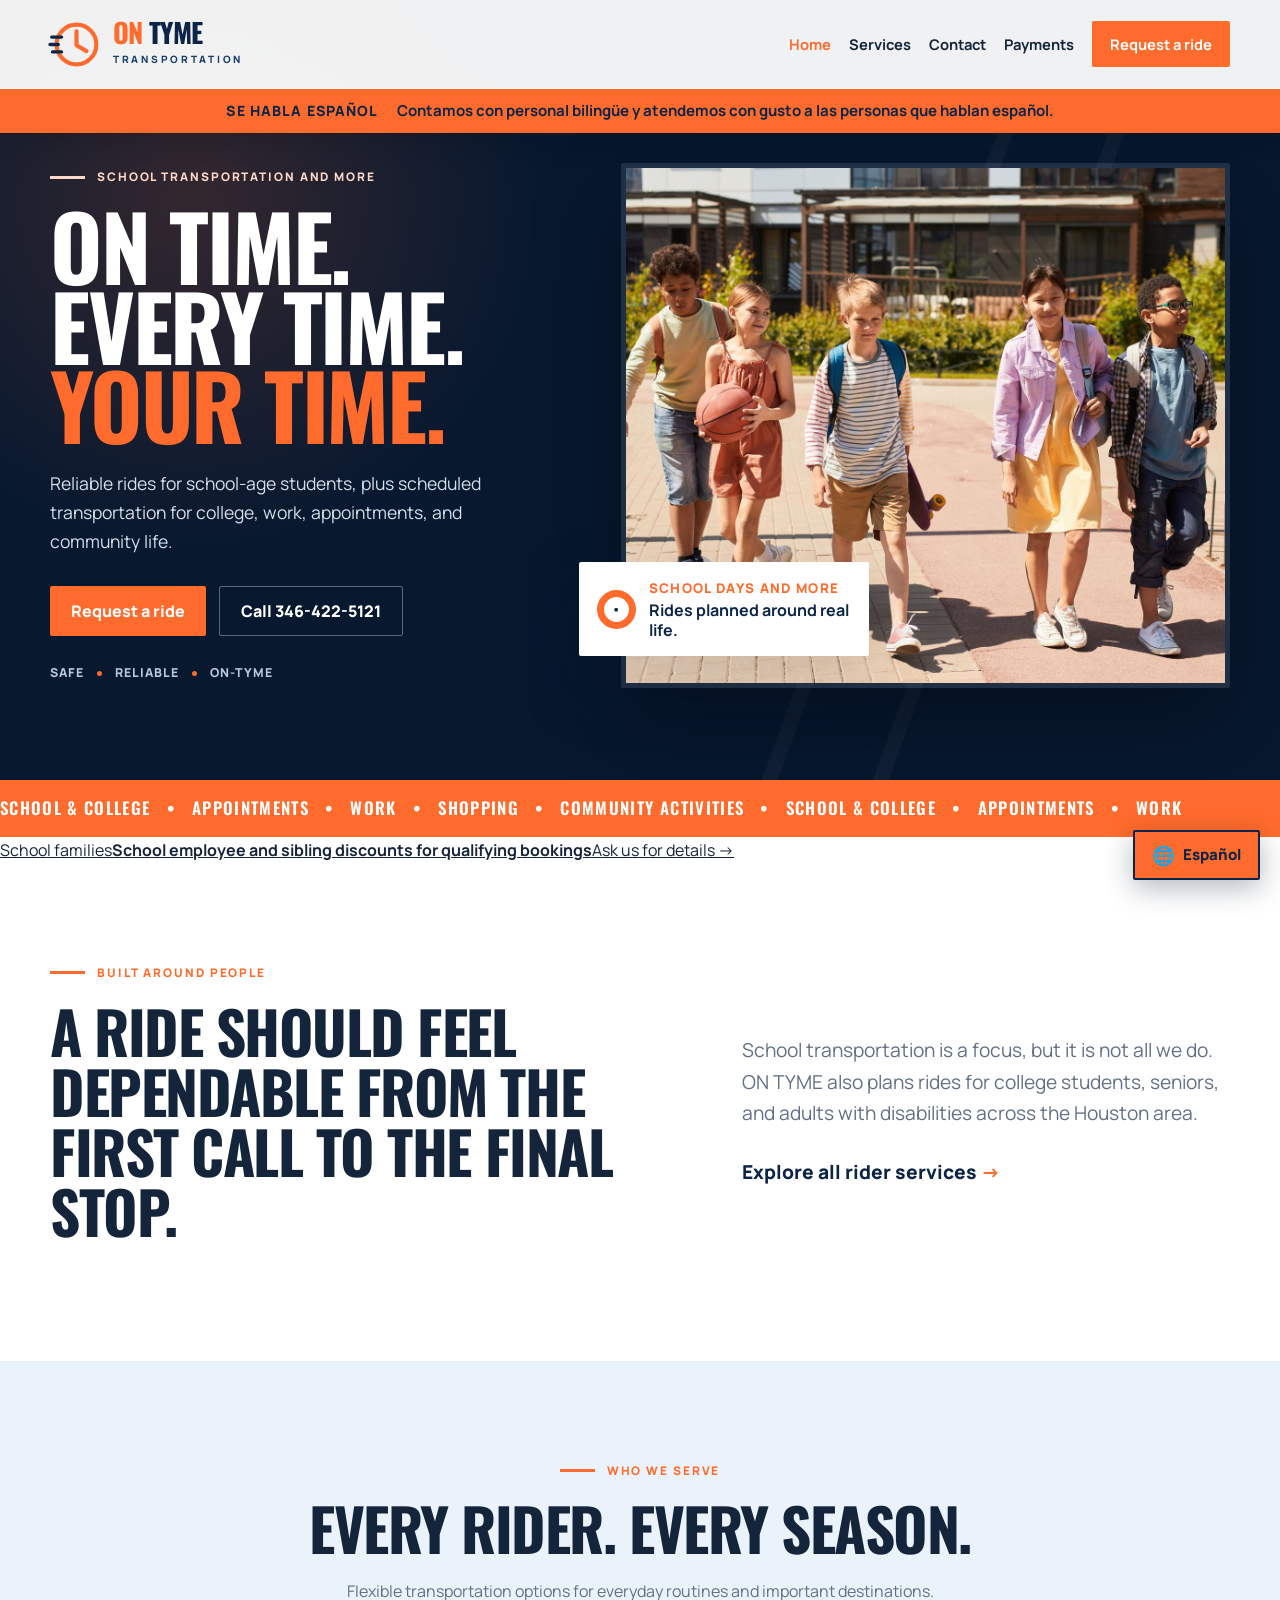
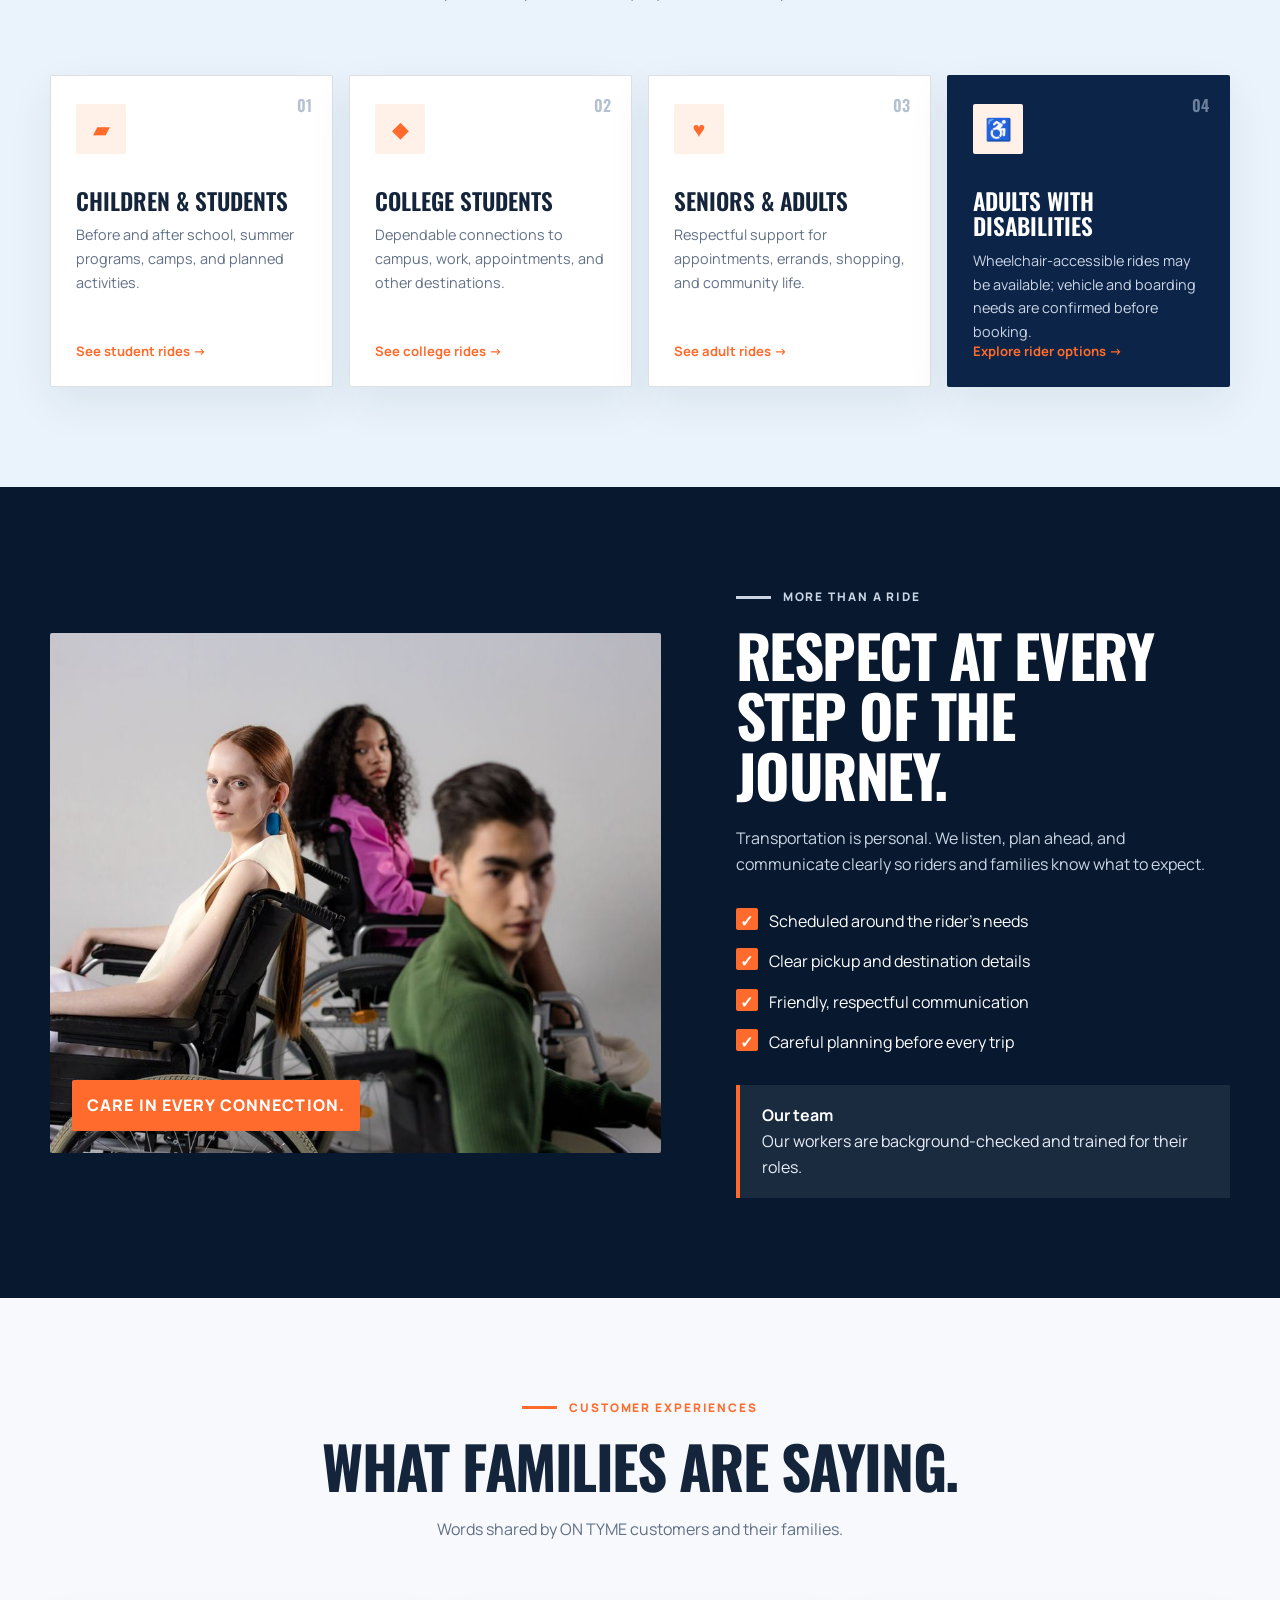
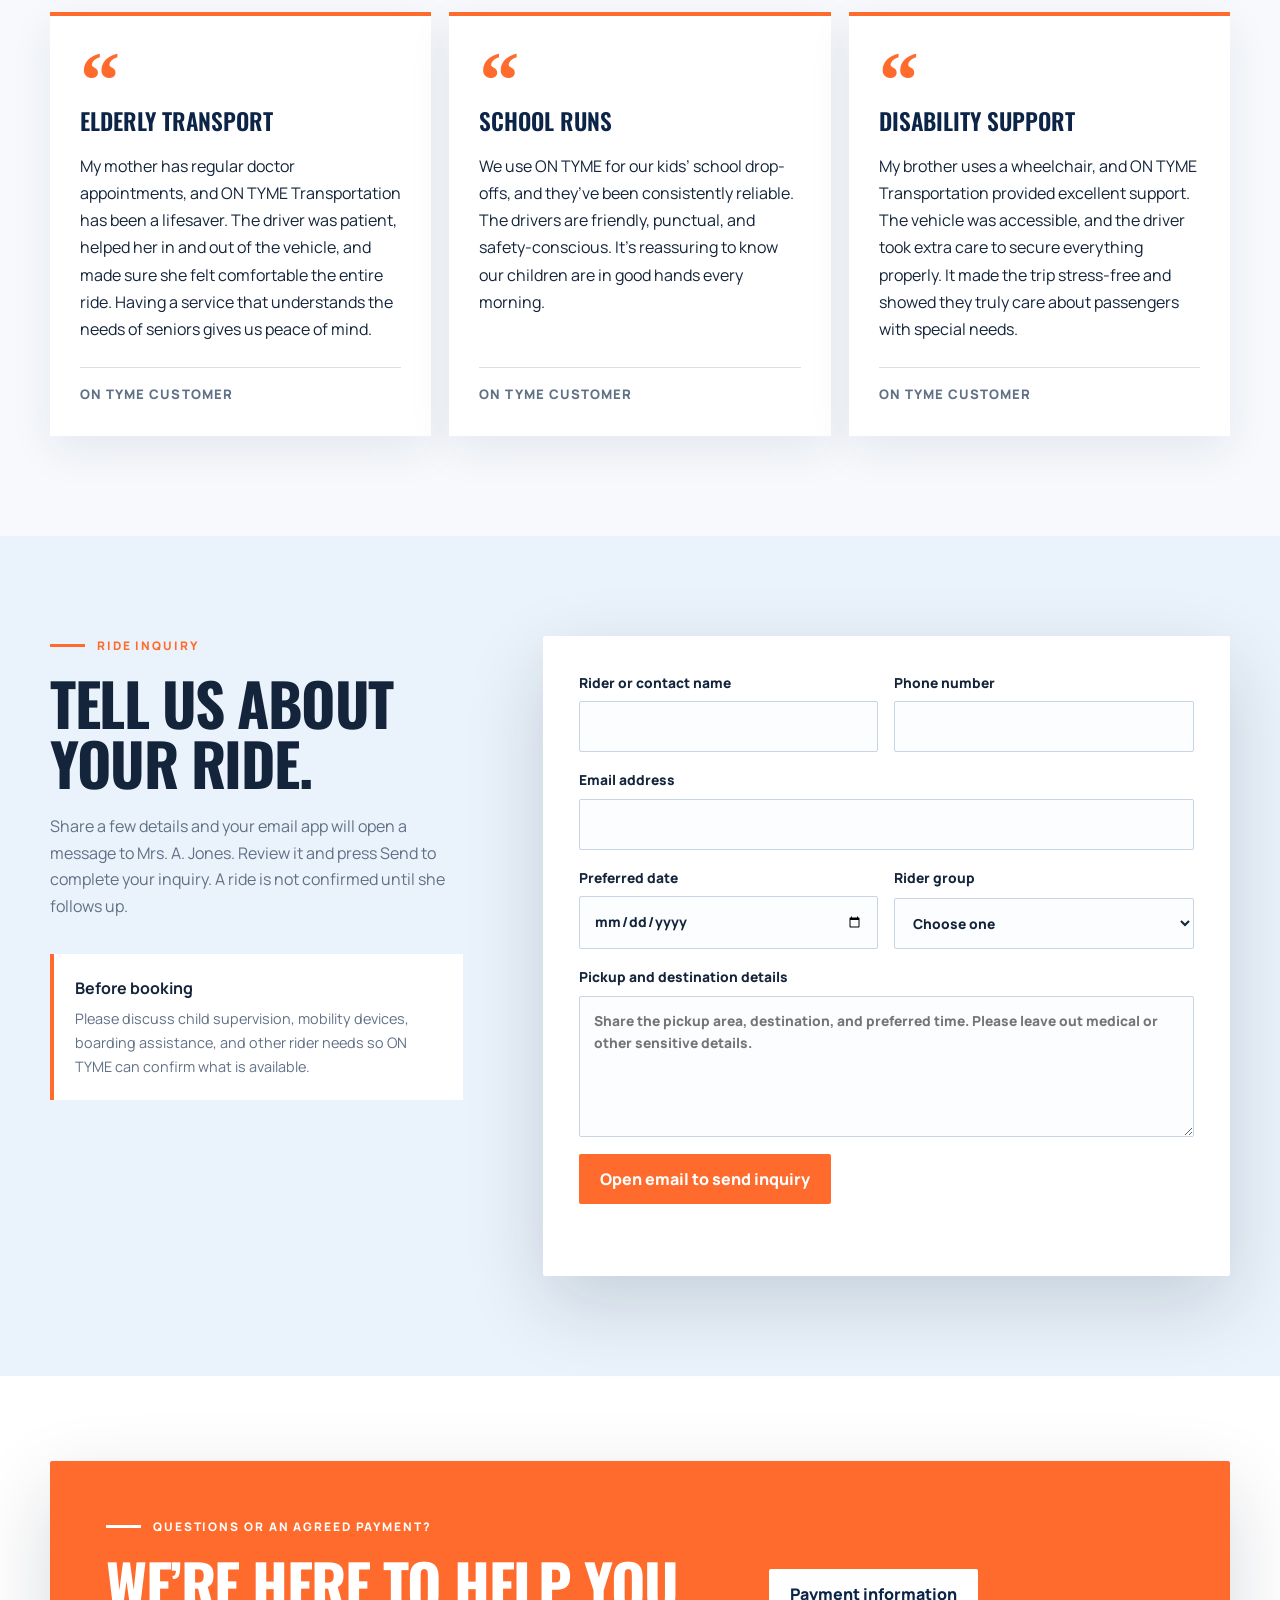
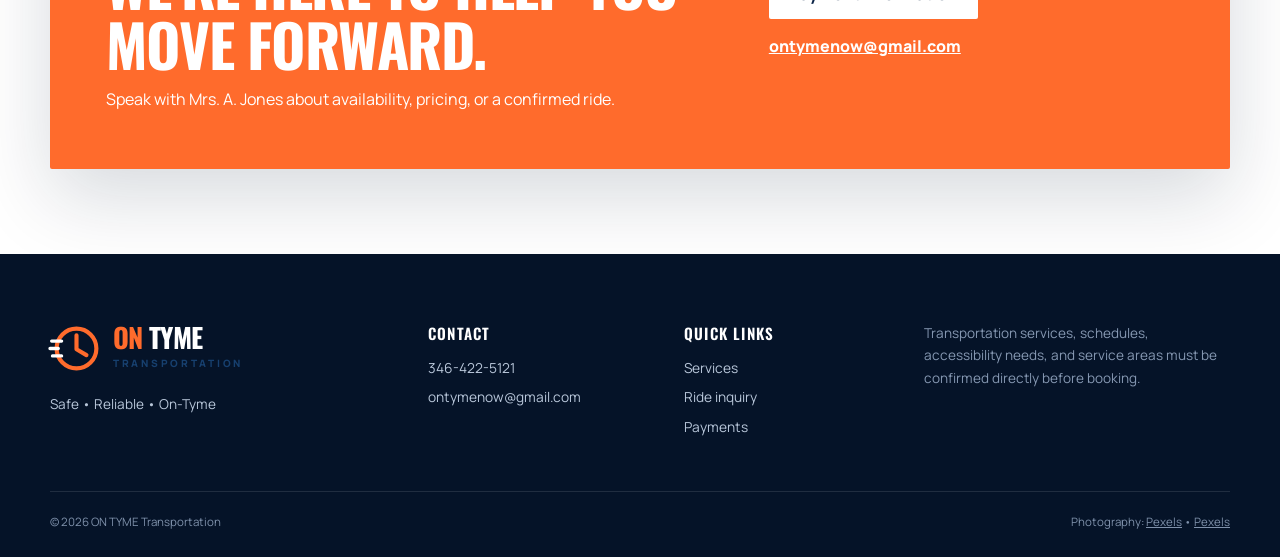
==== commit 10daa49b: "Clarify services and qualifying school discounts" ====
--- a/index.html
+++ b/index.html
@@ -53,6 +53,8 @@
         </div>
         <div class="hero-ticker" aria-hidden="true"><div>School &amp; College&nbsp;&nbsp; • &nbsp;&nbsp;Appointments&nbsp;&nbsp; • &nbsp;&nbsp;Work&nbsp;&nbsp; • &nbsp;&nbsp;Shopping&nbsp;&nbsp; • &nbsp;&nbsp;Community Activities&nbsp;&nbsp; • &nbsp;&nbsp;School &amp; College&nbsp;&nbsp; • &nbsp;&nbsp;Appointments&nbsp;&nbsp; • &nbsp;&nbsp;Work</div></div>
       </section>
+
+      <a class="school-discount-banner" href="services.html#school"><span>School families</span><strong>School employee and sibling discounts for qualifying bookings</strong><span>Ask us for details →</span></a>
 
       <section class="section intro-section">
         <div class="shell intro-grid">
@@ -141,3 +143,4 @@
     </footer>
   </body>
 </html>
+
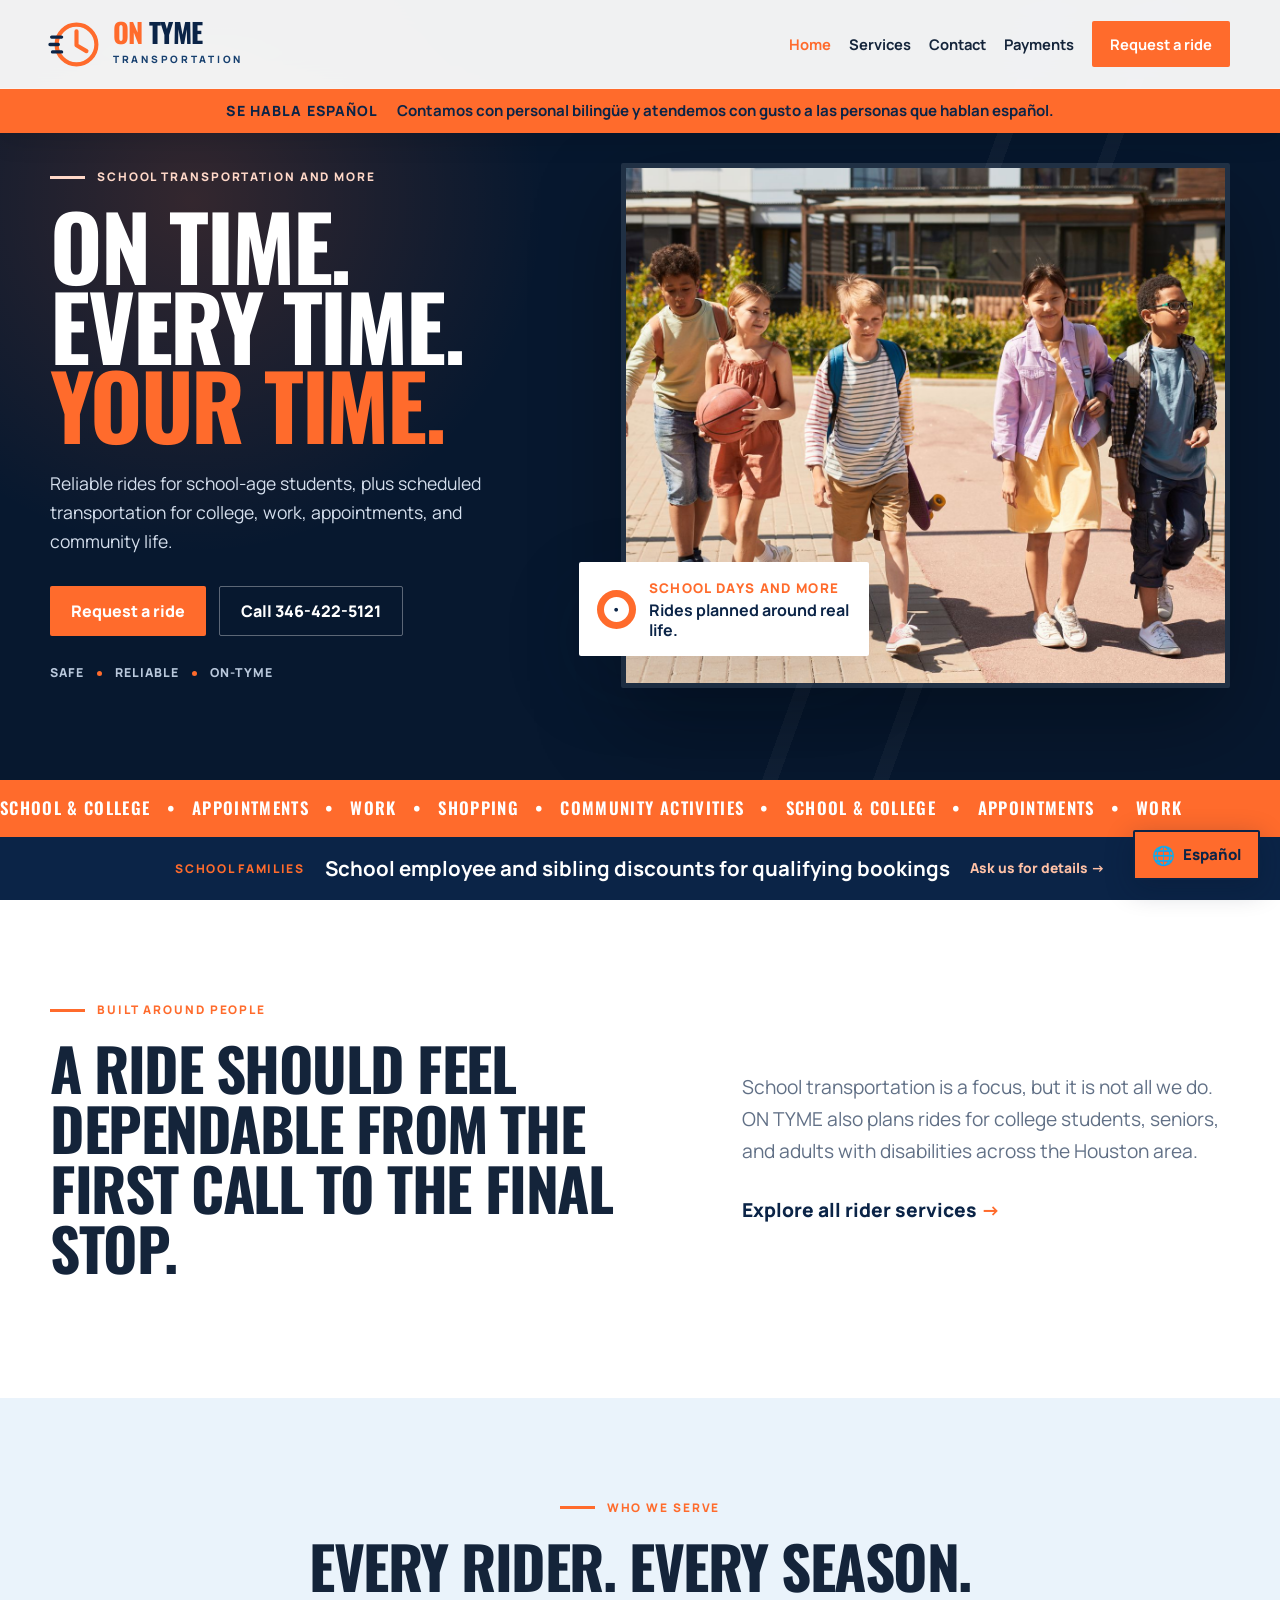
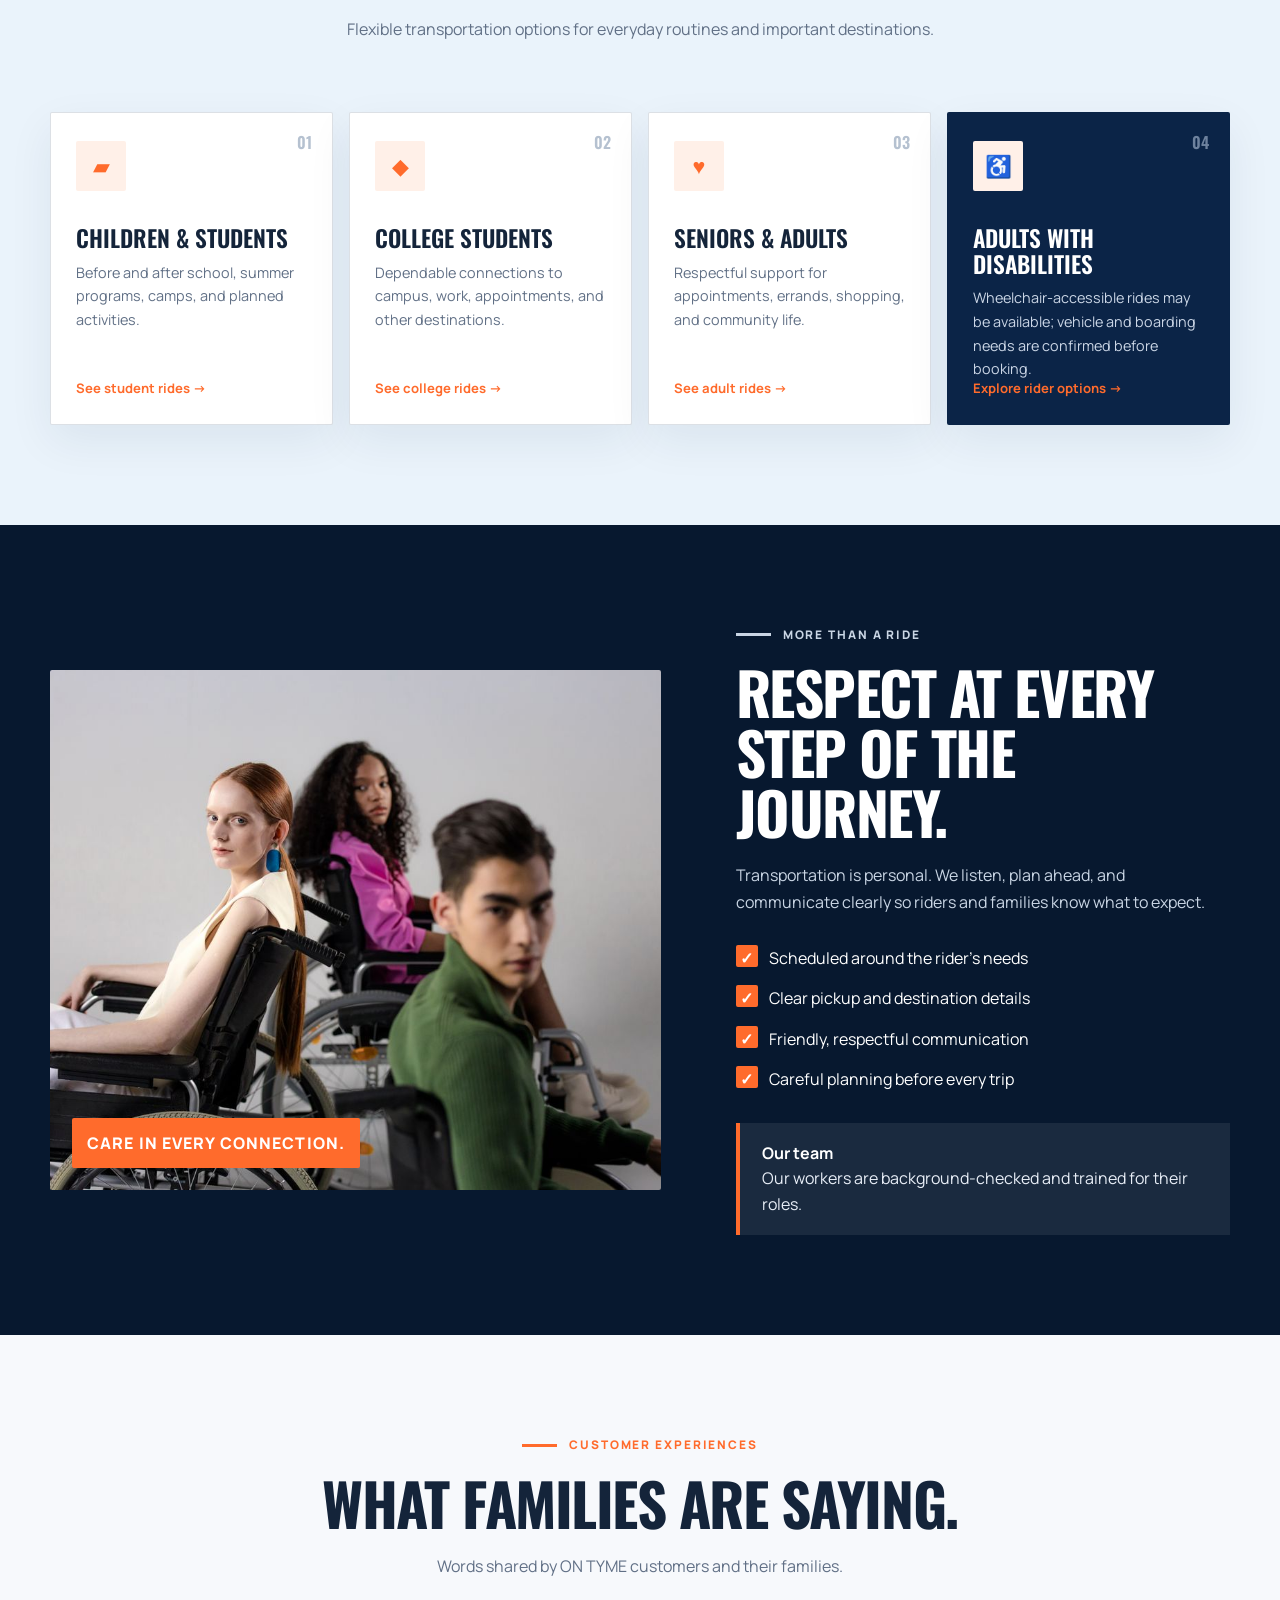
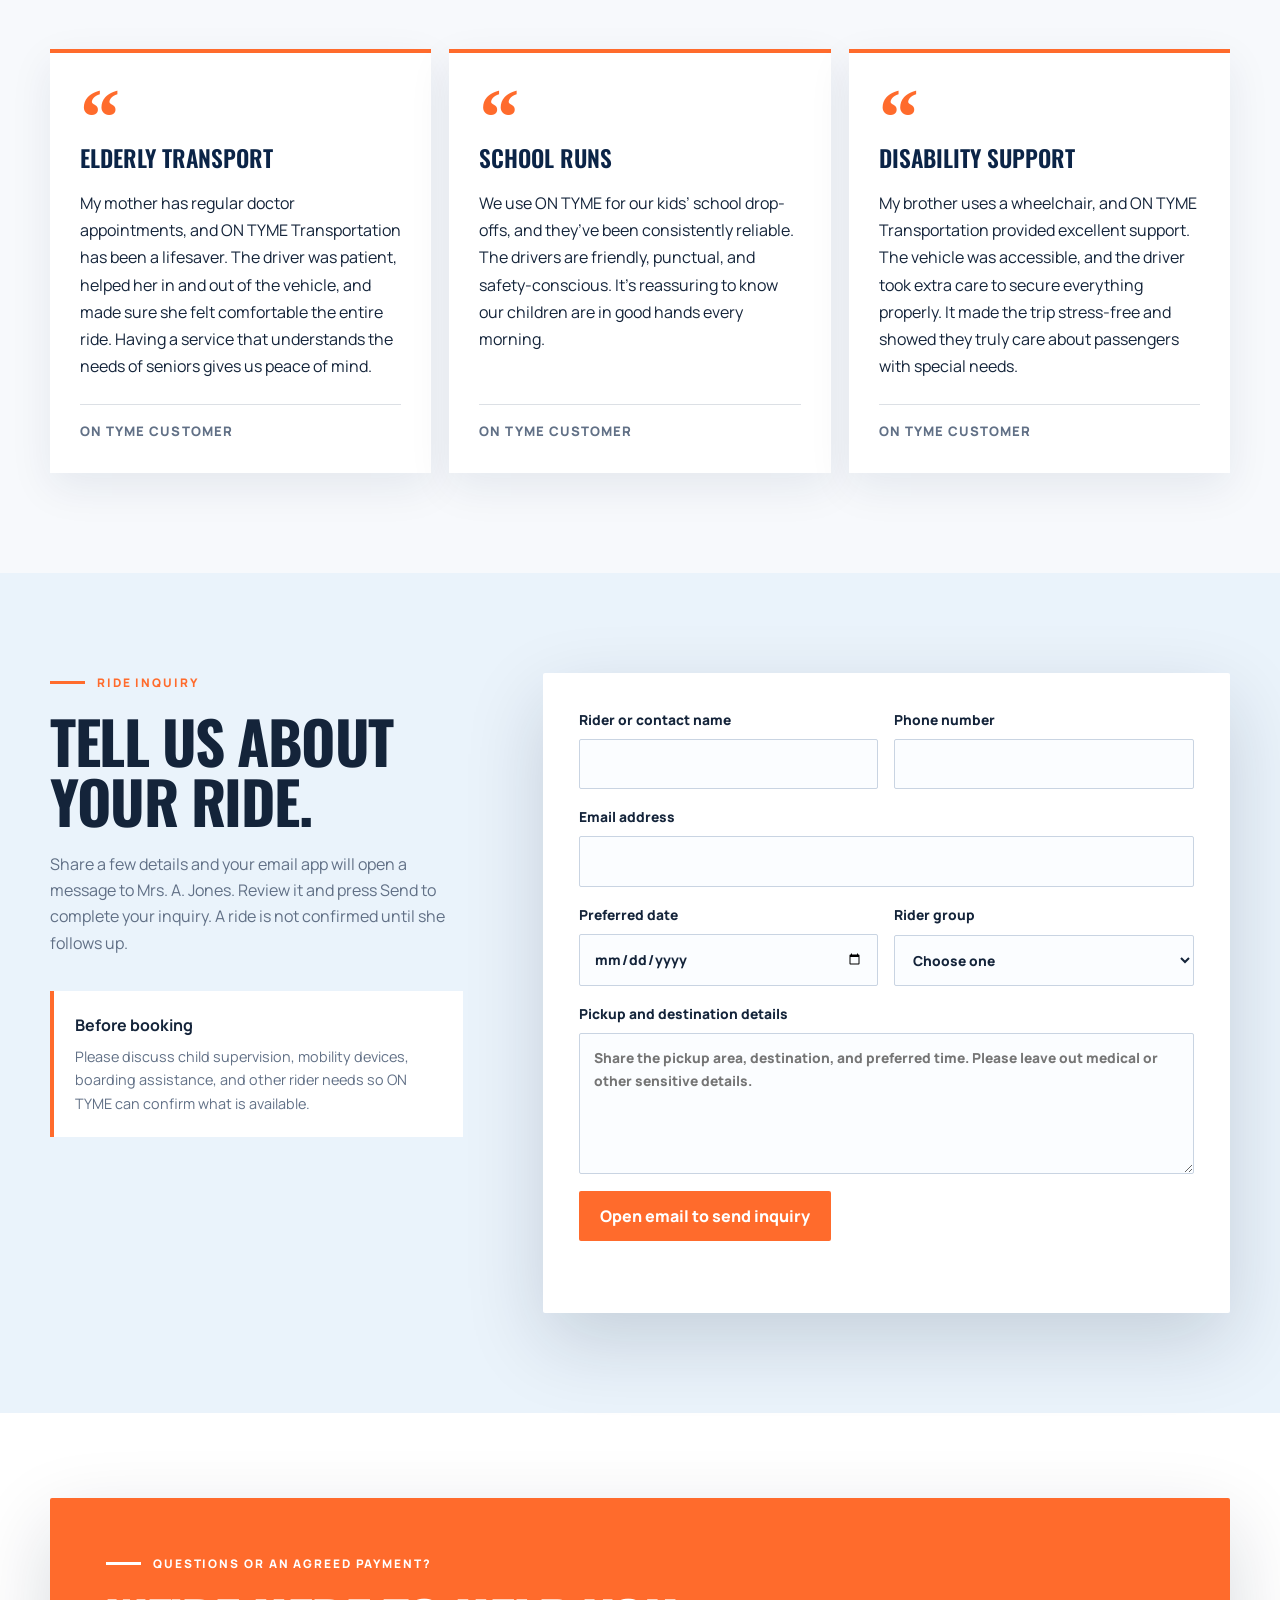
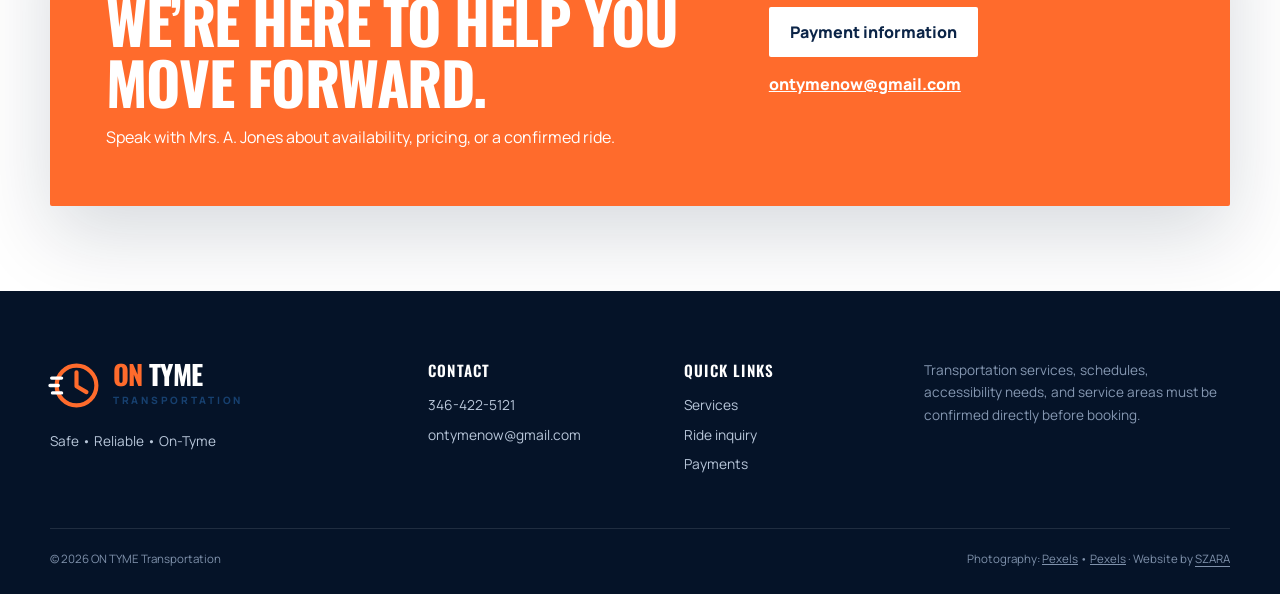
==== commit 52eeea95: "Add approved, discreet SZARA website credit in the client footer" ====
--- a/index.html
+++ b/index.html
@@ -139,7 +139,7 @@
         <div><h3>Quick links</h3><a href="services.html">Services</a><a href="#ride-inquiry">Ride inquiry</a><a href="payment.html">Payments</a></div>
         <p class="footer-note">Transportation services, schedules, accessibility needs, and service areas must be confirmed directly before booking.</p>
       </div>
-      <div class="shell footer-bottom"><span>© <span data-year></span> ON TYME Transportation</span><span>Photography: <a href="https://www.pexels.com/photo/young-girls-bnd-boys-walking-together-8457625/">Pexels</a> • <a href="https://www.pexels.com/photo/people-sitting-on-wheelchairs-8543051/">Pexels</a></span></div>
+      <div class="shell footer-bottom"><span>© <span data-year></span> ON TYME Transportation</span><span>Photography: <a href="https://www.pexels.com/photo/young-girls-bnd-boys-walking-together-8457625/">Pexels</a> • <a href="https://www.pexels.com/photo/people-sitting-on-wheelchairs-8543051/">Pexels</a> · Website by <a href="https://withszara.com/" style="color:inherit;text-decoration:underline;text-underline-offset:3px">SZARA</a></span></div>
     </footer>
   </body>
 </html>
--- a/assets/styles.css
+++ b/assets/styles.css
@@ -63,3 +63,13 @@
 .language-switch:hover{transform:translateY(-2px);box-shadow:0 12px 30px rgba(7,24,47,.35)}.language-switch:focus-visible{outline:3px solid var(--navy);outline-offset:3px}.language-icon{font-size:1.15rem;line-height:1}
 @media (max-width:760px){.header-inner{gap:8px}.site-nav{margin-left:0}.language-switch{right:14px;bottom:calc(14px + env(safe-area-inset-bottom));min-height:48px;padding:10px 14px}}
 @media (min-width:761px) and (max-width:880px){.menu-button{display:block}.site-nav{position:absolute;top:88px;left:0;right:0;display:none;flex-direction:column;align-items:stretch;gap:0;margin-left:0;padding:14px;background:white;border-bottom:1px solid var(--line);box-shadow:0 20px 35px rgba(7,24,47,.13)}.site-nav.open{display:flex}.site-nav a{padding:14px 12px}.site-nav .nav-cta{text-align:center;margin-top:5px}}
+
+/* School offer: visible on the home page and qualified on the service page. */
+.school-discount-banner{display:flex;align-items:center;justify-content:center;flex-wrap:wrap;gap:8px 20px;padding:18px 24px;background:var(--navy);color:white;text-align:center;text-decoration:none}
+.school-discount-banner span:first-child{color:var(--orange);font-size:.75rem;font-weight:800;letter-spacing:.14em;text-transform:uppercase}
+.school-discount-banner strong{font-size:clamp(1rem,2vw,1.28rem);line-height:1.35}
+.school-discount-banner span:last-child{color:#ffc1a6;font-size:.86rem;font-weight:800;white-space:nowrap}
+.school-discount-banner:hover,.school-discount-banner:focus-visible{background:var(--blue)}
+.school-discount-note{margin:0 0 25px;padding:17px 20px;border-left:4px solid var(--orange);background:var(--orange-soft);color:var(--ink)!important;font-size:.94rem!important;line-height:1.5}
+.school-discount-note strong{color:var(--navy)}
+
